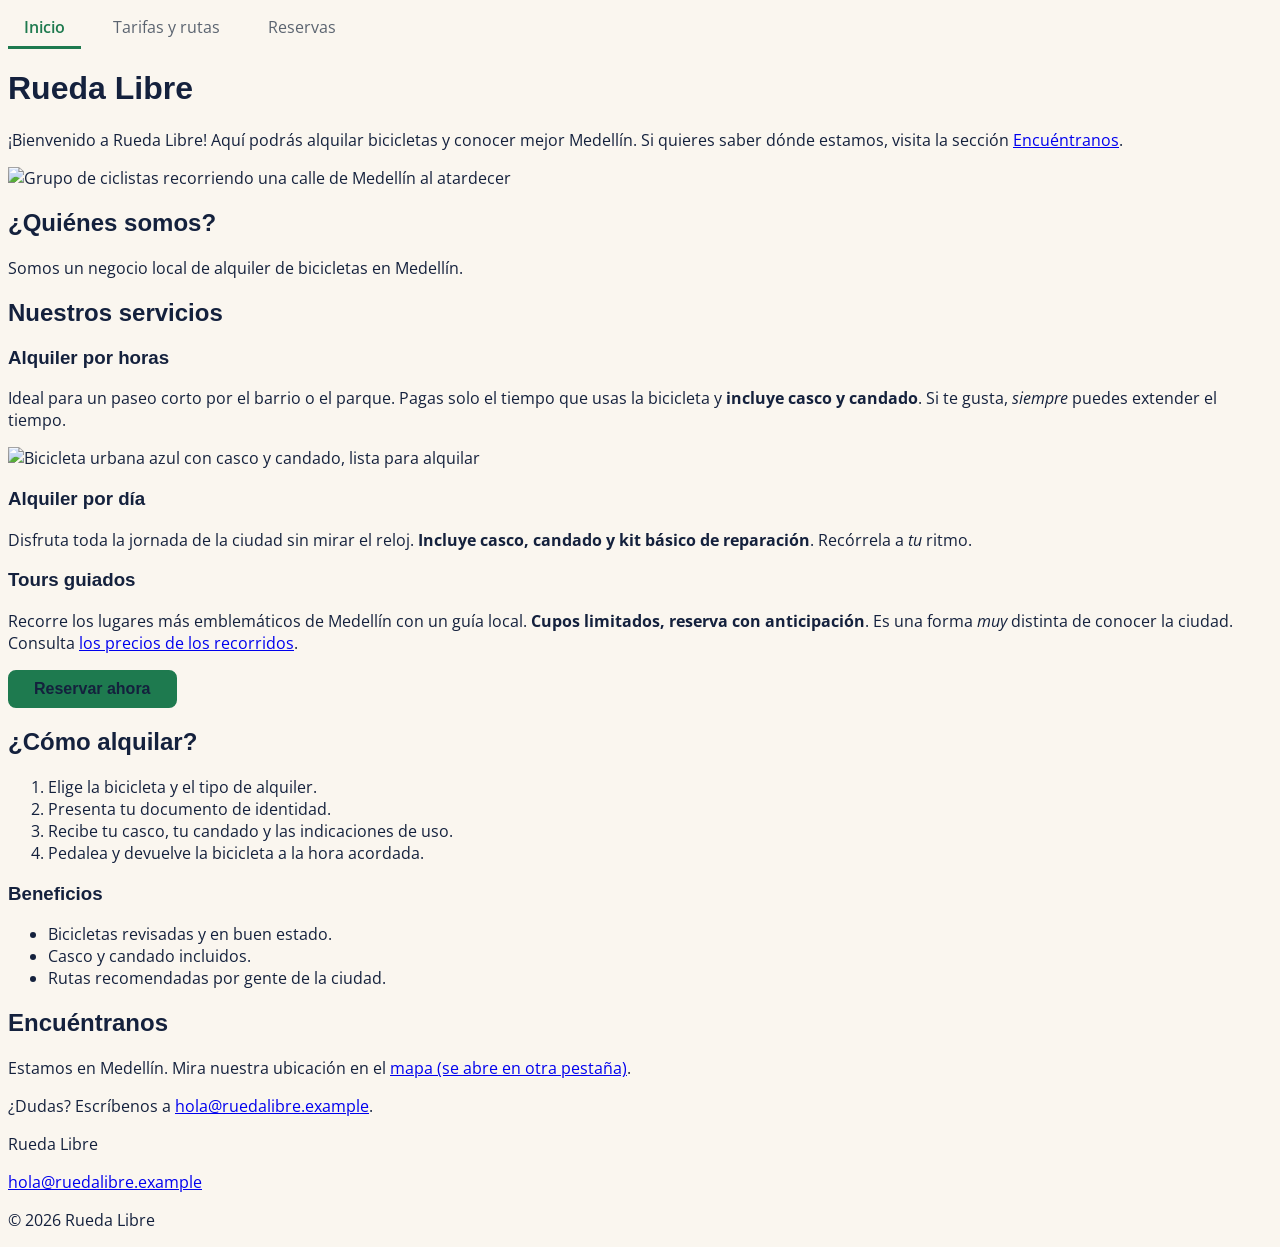
==== index.html @ 7c73dfee "hola" ====
<!DOCTYPE html>
<html lang="es">
<head>
<link rel="preconnect" href="https://fonts.googleapis.com">
<link rel="preconnect" href="https://fonts.gstatic.com" crossorigin>
<link href="https://fonts.googleapis.com/css2?family=Montserrat:wght@600;700&family=Open+Sans:ital,wght@0,400;0,600;1,400&display=swap" rel="stylesheet">
<link rel="stylesheet" href="styles.css">
  <meta charset="UTF-8">
  <meta name="viewport" content="width=device-width, initial-scale=1.0">
  <meta name="description" content="Rueda Libre ofrece alquiler de bicicletas en Medellín. Recorre la ciudad a tu ritmo con bicicletas cómodas y seguras.">
  <title>Rueda Libre | Alquiler de bicicletas en Medellín</title>
</head>
<body>
    <ul id="menu">
    <li><a href="index.html" class="activo" aria-current="page">Inicio</a></li>
    <li><a href="paginas/tarifas.html">Tarifas y rutas</a></li>
    <li><a href="paginas/reservas.html">Reservas</a></li>
  </ul>
</nav>
  <h1>Rueda Libre</h1>
  <p>¡Bienvenido a Rueda Libre! Aquí podrás alquilar bicicletas y conocer mejor Medellín. Si quieres saber dónde estamos, visita la sección <a href="#encuentranos">Encuéntranos</a>.</p>
  <img src="img/portada.jpg" alt="Grupo de ciclistas recorriendo una calle de Medellín al atardecer" width="600">
<nav aria-label="Menú principal">
  <section>
    <h2>¿Quiénes somos?</h2>
    <p>Somos un negocio local de alquiler de bicicletas en Medellín.</p>
  </section>

  <section>
    <h2>Nuestros servicios</h2>

    <article>
      <h3>Alquiler por horas</h3>
    <p>Ideal para un paseo corto por el barrio o el parque. Pagas solo el tiempo que usas la bicicleta y <strong>incluye casco y candado</strong>. Si te gusta, <em>siempre</em> puedes extender el tiempo.</p>
    <img src="img/bicicleta.jpg" alt="Bicicleta urbana azul con casco y candado, lista para alquilar" width="400">
    </article>
    <article>
      <h3>Alquiler por día</h3>
    <p>Disfruta toda la jornada de la ciudad sin mirar el reloj. <strong>Incluye casco, candado y kit básico de reparación</strong>. Recórrela a <em>tu</em> ritmo.</p>
  </article>
  <article>
        <h3>Tours guiados</h3>
    <p>Recorre los lugares más emblemáticos de Medellín con un guía local. <strong>Cupos limitados, reserva con anticipación</strong>. Es una forma <em>muy</em> distinta de conocer la ciudad. Consulta <a href="paginas/tarifas.html#tours">los precios de los recorridos</a>.</p>
  </article>
  </section>
<p><a href="paginas/reservas.html" class="boton-cta">Reservar ahora</a></p>
  <section>
    <h2>¿Cómo alquilar?</h2>
    <ol>
      <li>Elige la bicicleta y el tipo de alquiler.</li>
      <li>Presenta tu documento de identidad.</li>
      <li>Recibe tu casco, tu candado y las indicaciones de uso.</li>
      <li>Pedalea y devuelve la bicicleta a la hora acordada.</li>
    </ol>

    <h3>Beneficios</h3>
    <ul>
      <li>Bicicletas revisadas y en buen estado.</li>
      <li>Casco y candado incluidos.</li>
      <li>Rutas recomendadas por gente de la ciudad.</li>
    </ul>
  </section>

  <section id="encuentranos">
    <h2>Encuéntranos</h2>
    <p>Estamos en Medellín. Mira nuestra ubicación en el <a href="https://www.google.com/maps/search/?api=1&query=Medell%C3%ADn" target="_blank" rel="noopener noreferrer">mapa (se abre en otra pestaña)</a>.</p>
    <p>¿Dudas? Escríbenos a <a href="mailto:hola@ruedalibre.example">hola@ruedalibre.example</a>.</p>
  </section>

  <footer>
    <p>Rueda Libre</p>
    <p><a href="mailto:hola@ruedalibre.example">hola@ruedalibre.example</a></p>
    <p>&copy; 2026 Rueda Libre</p>
  </footer>
</body>
</html>
---- styles.css ----
:root {
  --verde-ruta: #1E7A4F;
  --naranja-pedal: #F39A2B;
  --azul-noche: #14213D;
  --crema: #FAF6EF;
  --gris-asfalto: #5B6470;
  --fuente-titulos:"Monserrat", Arial, sans-serif;
  --fuente-texto:"Open sans", Arial, sans-serif;
  --espacio-xs: 0.5rem;
  --espacio-s: 1rem;
  --espacio-m: 1.5rem;
  --espacio-l: 2.5rem;
  --espacio-xl: 4rem;
}
body {
  font-family: var(--fuente-texto);
  color: var(--azul-noche);
  background-color: var(--crema);
}

h1, h2, h3, h4, h5, h6 {
  font-family: var(--fuente-titulos);
}
#menu a {
    color: var(--gris-asfalto)
}

#menu a:hover {
    color: var(--azul-noche);
    text-decoration: underline;
}

#menu a:focus-visible {
    outline: 3px solid var(--azul-noche);
    outline-offset: 3px;
}

#menu a.activo {
  color: var(--verde-ruta);
  font-weight: 600;
  border-bottom: 3px solid var(--verde-ruta);
}
a:focus-visible {
  outline: 3px solid var(--azul-noche);
  outline-offset: 3px;
}

a:focus-visible,
button:focus-visible {
  outline: 3px solid var(--azul-noche);
  outline-offset: 3px;
}

#menu {
  list-style: none;
  display: flex;
  flex-wrap: wrap;
  gap: var(--espacio-s);
  margin: 0;
  padding: 0;
}

#menu a {
  display: inline-block;
  padding: var(--espacio-xs) var(--espacio-s);
  color: var(--gris-asfalto);
  text-decoration: none;
  border-bottom: 3px solid transparent;
}

#menu a:hover,
#menu a:focus {
  color: var(--azul-noche);
  border-bottom-color: var(--azul-noche);
  text-decoration: underline;
}

#menu a.activo {
  color: var(--verde-ruta);
  font-weight: 600;
  border-bottom-color: var(--verde-ruta);
}

.boton-cta {
  display: inline-block;
  padding: var(--espacio-xs) var(--espacio-m);
  background-color: var(--verde-ruta);
  color: var(--blanco);
  border: 2px solid var(--verde-ruta);
  border-radius: 0.5rem;
  font-family: var(--fuente-titulos);
  font-size: 1rem;
  font-weight: 700;
  text-decoration: none;
  cursor: pointer;
}

.boton-cta:hover,
.boton-cta:focus {
  background-color: var(--azul-noche);
  border-color: var(--azul-noche);
  color: var(--crema);
}

.boton-cta:active {
  background-color: var(--naranja-pedal);
  border-color: var(--azul-noche);
  color: var(--azul-noche);
}

input,
select,
textarea {
  font: inherit;
  color: var(--azul-noche);
  background-color: var(--blanco);
  border: 2px solid var(--gris-asfalto);
  border-radius: 0.25rem;
  padding: var(--espacio-xs);
}

input:focus,
select:focus,
textarea:focus {
  outline: 3px solid var(--azul-noche);
  outline-offset: 2px;
  border-color: var(--azul-noche);
}
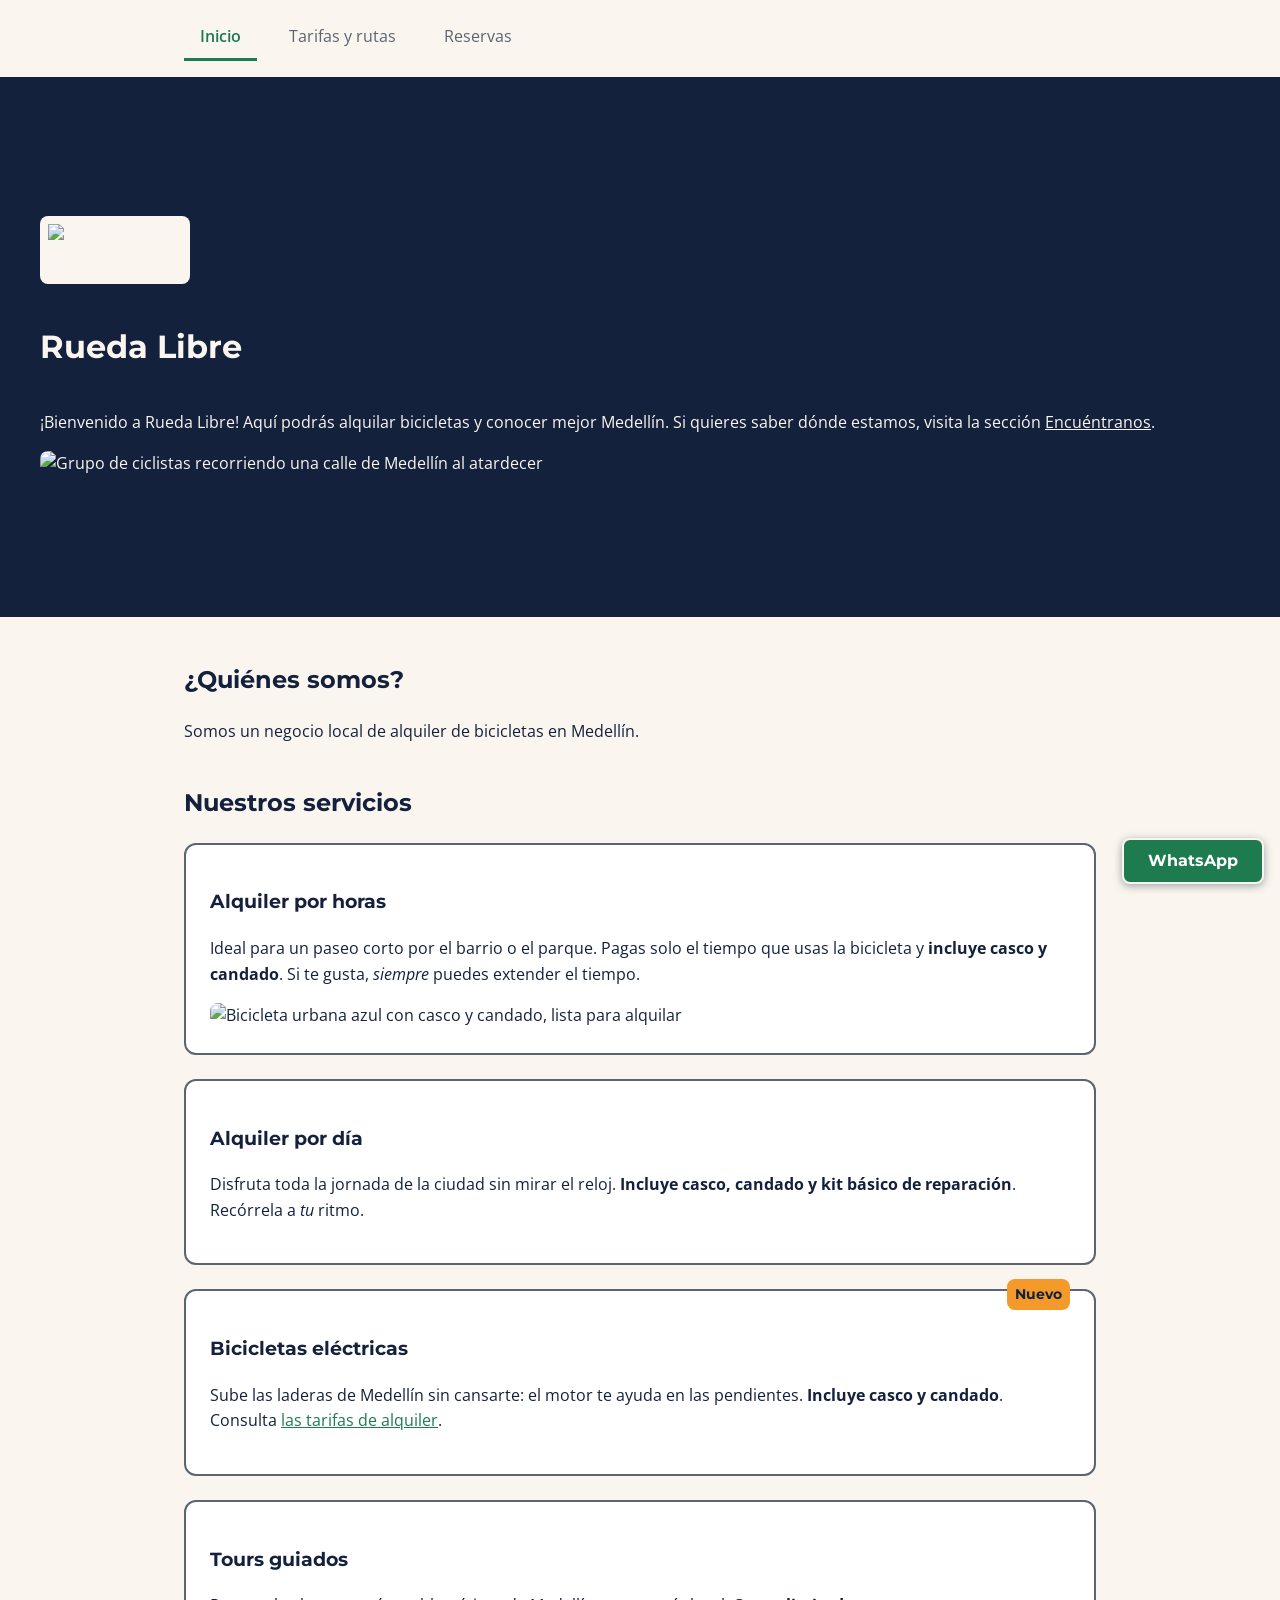
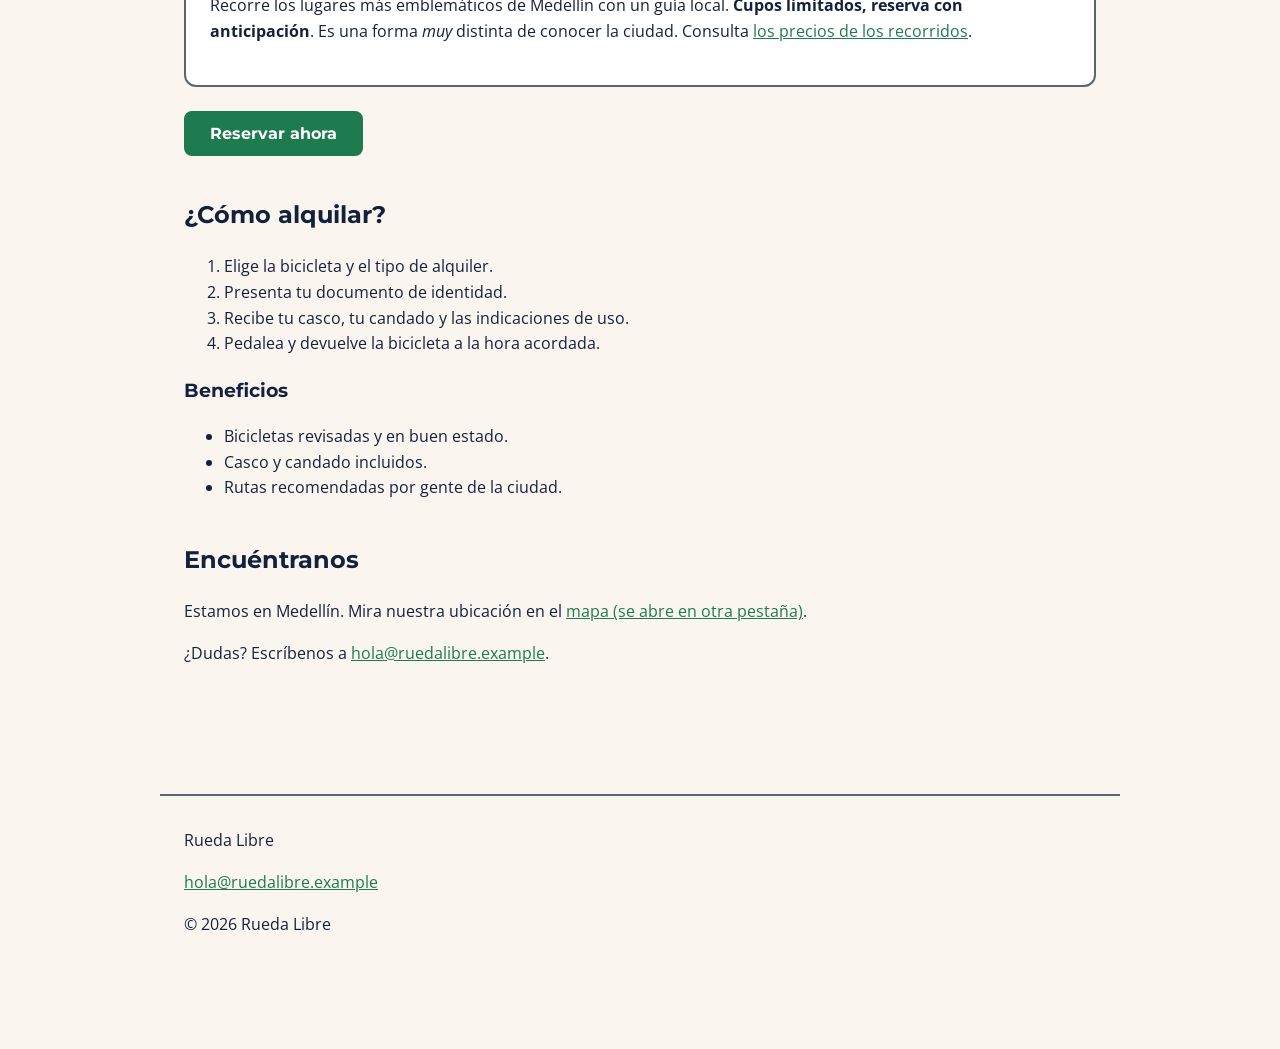
==== commit b5057a8b: "hola" ====
--- a/index.html
+++ b/index.html
@@ -1,76 +1,95 @@
 <!DOCTYPE html>
 <html lang="es">
 <head>
-<link rel="preconnect" href="https://fonts.googleapis.com">
-<link rel="preconnect" href="https://fonts.gstatic.com" crossorigin>
-<link href="https://fonts.googleapis.com/css2?family=Montserrat:wght@600;700&family=Open+Sans:ital,wght@0,400;0,600;1,400&display=swap" rel="stylesheet">
-<link rel="stylesheet" href="styles.css">
   <meta charset="UTF-8">
   <meta name="viewport" content="width=device-width, initial-scale=1.0">
   <meta name="description" content="Rueda Libre ofrece alquiler de bicicletas en Medellín. Recorre la ciudad a tu ritmo con bicicletas cómodas y seguras.">
   <title>Rueda Libre | Alquiler de bicicletas en Medellín</title>
+  <link rel="preconnect" href="https://fonts.googleapis.com">
+  <link rel="preconnect" href="https://fonts.gstatic.com" crossorigin>
+  <link href="https://fonts.googleapis.com/css2?family=Montserrat:wght@600;700&family=Open+Sans:ital,wght@0,400;0,600;1,400&display=swap" rel="stylesheet">
+  <link rel="stylesheet" href="styles.css">
 </head>
 <body>
+  <nav aria-label="Menú principal">
     <ul id="menu">
-    <li><a href="index.html" class="activo" aria-current="page">Inicio</a></li>
-    <li><a href="paginas/tarifas.html">Tarifas y rutas</a></li>
-    <li><a href="paginas/reservas.html">Reservas</a></li>
-  </ul>
-</nav>
-  <h1>Rueda Libre</h1>
-  <p>¡Bienvenido a Rueda Libre! Aquí podrás alquilar bicicletas y conocer mejor Medellín. Si quieres saber dónde estamos, visita la sección <a href="#encuentranos">Encuéntranos</a>.</p>
-  <img src="img/portada.jpg" alt="Grupo de ciclistas recorriendo una calle de Medellín al atardecer" width="600">
-<nav aria-label="Menú principal">
-  <section>
-    <h2>¿Quiénes somos?</h2>
-    <p>Somos un negocio local de alquiler de bicicletas en Medellín.</p>
-  </section>
+      <li><a href="index.html" class="activo" aria-current="page">Inicio</a></li>
+      <li><a href="paginas/tarifas.html">Tarifas y rutas</a></li>
+      <li><a href="paginas/reservas.html">Reservas</a></li>
+    </ul>
+  </nav>
 
-  <section>
-    <h2>Nuestros servicios</h2>
+  <header class="portada">
+    <img class="logo" src="img/logo.png" alt="Logo de Rueda Libre" width="150">
+    <h1>Rueda Libre</h1>
+    <p>¡Bienvenido a Rueda Libre! Aquí podrás alquilar bicicletas y conocer mejor Medellín. Si quieres saber dónde estamos, visita la sección <a href="#encuentranos">Encuéntranos</a>.</p>
+    <img src="img/portada.jpg" alt="Grupo de ciclistas recorriendo una calle de Medellín al atardecer" width="600">
+  </header>
 
-    <article>
-      <h3>Alquiler por horas</h3>
-    <p>Ideal para un paseo corto por el barrio o el parque. Pagas solo el tiempo que usas la bicicleta y <strong>incluye casco y candado</strong>. Si te gusta, <em>siempre</em> puedes extender el tiempo.</p>
-    <img src="img/bicicleta.jpg" alt="Bicicleta urbana azul con casco y candado, lista para alquilar" width="400">
-    </article>
-    <article>
-      <h3>Alquiler por día</h3>
-    <p>Disfruta toda la jornada de la ciudad sin mirar el reloj. <strong>Incluye casco, candado y kit básico de reparación</strong>. Recórrela a <em>tu</em> ritmo.</p>
-  </article>
-  <article>
+  <main>
+    <section>
+      <h2>¿Quiénes somos?</h2>
+      <p>Somos un negocio local de alquiler de bicicletas en Medellín.</p>
+    </section>
+
+    <section>
+      <h2>Nuestros servicios</h2>
+
+      <article class="tarjeta">
+        <h3>Alquiler por horas</h3>
+        <p>Ideal para un paseo corto por el barrio o el parque. Pagas solo el tiempo que usas la bicicleta y <strong>incluye casco y candado</strong>. Si te gusta, <em>siempre</em> puedes extender el tiempo.</p>
+        <img src="img/bicicleta.jpg" alt="Bicicleta urbana azul con casco y candado, lista para alquilar" width="400">
+      </article>
+
+      <article class="tarjeta">
+        <h3>Alquiler por día</h3>
+        <p>Disfruta toda la jornada de la ciudad sin mirar el reloj. <strong>Incluye casco, candado y kit básico de reparación</strong>. Recórrela a <em>tu</em> ritmo.</p>
+      </article>
+
+      <article class="tarjeta">
+        <h3>Bicicletas eléctricas</h3>
+        <span class="etiqueta-nuevo">Nuevo</span>
+        <p>Sube las laderas de Medellín sin cansarte: el motor te ayuda en las pendientes. <strong>Incluye casco y candado</strong>. Consulta <a href="paginas/tarifas.html">las tarifas de alquiler</a>.</p>
+      </article>
+
+      <article class="tarjeta">
         <h3>Tours guiados</h3>
-    <p>Recorre los lugares más emblemáticos de Medellín con un guía local. <strong>Cupos limitados, reserva con anticipación</strong>. Es una forma <em>muy</em> distinta de conocer la ciudad. Consulta <a href="paginas/tarifas.html#tours">los precios de los recorridos</a>.</p>
-  </article>
-  </section>
-<p><a href="paginas/reservas.html" class="boton-cta">Reservar ahora</a></p>
-  <section>
-    <h2>¿Cómo alquilar?</h2>
-    <ol>
-      <li>Elige la bicicleta y el tipo de alquiler.</li>
-      <li>Presenta tu documento de identidad.</li>
-      <li>Recibe tu casco, tu candado y las indicaciones de uso.</li>
-      <li>Pedalea y devuelve la bicicleta a la hora acordada.</li>
-    </ol>
+        <p>Recorre los lugares más emblemáticos de Medellín con un guía local. <strong>Cupos limitados, reserva con anticipación</strong>. Es una forma <em>muy</em> distinta de conocer la ciudad. Consulta <a href="paginas/tarifas.html#tours">los precios de los recorridos</a>.</p>
+      </article>
 
-    <h3>Beneficios</h3>
-    <ul>
-      <li>Bicicletas revisadas y en buen estado.</li>
-      <li>Casco y candado incluidos.</li>
-      <li>Rutas recomendadas por gente de la ciudad.</li>
-    </ul>
-  </section>
+      <p><a href="paginas/reservas.html" class="boton-cta">Reservar ahora</a></p>
+    </section>
 
-  <section id="encuentranos">
-    <h2>Encuéntranos</h2>
-    <p>Estamos en Medellín. Mira nuestra ubicación en el <a href="https://www.google.com/maps/search/?api=1&query=Medell%C3%ADn" target="_blank" rel="noopener noreferrer">mapa (se abre en otra pestaña)</a>.</p>
-    <p>¿Dudas? Escríbenos a <a href="mailto:hola@ruedalibre.example">hola@ruedalibre.example</a>.</p>
-  </section>
+    <section>
+      <h2>¿Cómo alquilar?</h2>
+      <ol>
+        <li>Elige la bicicleta y el tipo de alquiler.</li>
+        <li>Presenta tu documento de identidad.</li>
+        <li>Recibe tu casco, tu candado y las indicaciones de uso.</li>
+        <li>Pedalea y devuelve la bicicleta a la hora acordada.</li>
+      </ol>
+
+      <h3>Beneficios</h3>
+      <ul>
+        <li>Bicicletas revisadas y en buen estado.</li>
+        <li>Casco y candado incluidos.</li>
+        <li>Rutas recomendadas por gente de la ciudad.</li>
+      </ul>
+    </section>
+
+    <section id="encuentranos">
+      <h2>Encuéntranos</h2>
+      <p>Estamos en Medellín. Mira nuestra ubicación en el <a href="https://www.google.com/maps/search/?api=1&query=Medell%C3%ADn" target="_blank" rel="noopener noreferrer">mapa (se abre en otra pestaña)</a>.</p>
+      <p>¿Dudas? Escríbenos a <a href="mailto:hola@ruedalibre.example">hola@ruedalibre.example</a>.</p>
+    </section>
+  </main>
 
   <footer>
     <p>Rueda Libre</p>
     <p><a href="mailto:hola@ruedalibre.example">hola@ruedalibre.example</a></p>
     <p>&copy; 2026 Rueda Libre</p>
   </footer>
+
+  <a class="whatsapp" href="https://wa.me/573000000000" target="_blank" rel="noopener noreferrer">WhatsApp</a>
 </body>
 </html>
--- a/styles.css
+++ b/styles.css
@@ -4,51 +4,77 @@
   --azul-noche: #14213D;
   --crema: #FAF6EF;
   --gris-asfalto: #5B6470;
-  --fuente-titulos:"Monserrat", Arial, sans-serif;
-  --fuente-texto:"Open sans", Arial, sans-serif;
+  --blanco: #FFFFFF;
+
+  --fuente-titulos: "Montserrat", Arial, sans-serif;
+  --fuente-texto: "Open Sans", Arial, sans-serif;
+
   --espacio-xs: 0.5rem;
   --espacio-s: 1rem;
   --espacio-m: 1.5rem;
   --espacio-l: 2.5rem;
   --espacio-xl: 4rem;
 }
+
+*, *::before, *::after {
+  box-sizing: border-box;
+}
+
 body {
+  margin: 0;
+  padding-bottom: 5rem;
   font-family: var(--fuente-texto);
   color: var(--azul-noche);
   background-color: var(--crema);
+  line-height: 1.6;
 }
 
 h1, h2, h3, h4, h5, h6 {
   font-family: var(--fuente-titulos);
 }
-#menu a {
-    color: var(--gris-asfalto)
-}
-
-#menu a:hover {
-    color: var(--azul-noche);
-    text-decoration: underline;
-}
-
-#menu a:focus-visible {
-    outline: 3px solid var(--azul-noche);
-    outline-offset: 3px;
-}
-
-#menu a.activo {
+
+a {
   color: var(--verde-ruta);
-  font-weight: 600;
-  border-bottom: 3px solid var(--verde-ruta);
-}
-a:focus-visible {
-  outline: 3px solid var(--azul-noche);
-  outline-offset: 3px;
+}
+
+img {
+  max-width: 100%;
+  height: auto;
 }
 
 a:focus-visible,
 button:focus-visible {
   outline: 3px solid var(--azul-noche);
   outline-offset: 3px;
+}
+
+body > nav,
+body > header:not(.portada),
+body > footer {
+  max-width: 60rem;
+  margin: 0 auto;
+  padding: var(--espacio-s) var(--espacio-m);
+}
+
+body > footer {
+  margin-top: var(--espacio-xl);
+  border-top: 2px solid var(--gris-asfalto);
+}
+
+main {
+  max-width: 60rem;
+  margin: 0 auto;
+  padding: var(--espacio-m);
+}
+
+main section {
+  margin-bottom: var(--espacio-l);
+}
+
+aside {
+  padding-left: var(--espacio-m);
+  border-left: 4px solid var(--verde-ruta);
+  margin-bottom: var(--espacio-l);
 }
 
 #menu {
@@ -81,6 +107,73 @@
   border-bottom-color: var(--verde-ruta);
 }
 
+.logo {
+  display: block;
+  margin-bottom: var(--espacio-s);
+}
+
+.portada {
+  min-height: 60vh;
+  display: flex;
+  flex-direction: column;
+  justify-content: center;
+  padding: var(--espacio-l);
+  background-color: var(--azul-noche);
+  color: var(--crema);
+}
+
+.portada h1 {
+  color: var(--crema);
+}
+
+.portada a {
+  color: var(--crema);
+  text-decoration: underline;
+}
+
+.portada a:focus-visible {
+  outline-color: var(--crema);
+}
+
+.portada img {
+  border-radius: 0.5rem;
+}
+
+.portada .logo {
+  align-self: flex-start;
+  padding: var(--espacio-xs);
+  background-color: var(--crema);
+}
+
+.tarjeta {
+  position: relative;
+  padding: var(--espacio-m);
+  margin-bottom: var(--espacio-m);
+  background-color: var(--blanco);
+  border: 2px solid var(--gris-asfalto);
+  border-radius: 0.75rem;
+}
+
+.tarjeta img {
+  display: block;
+  width: 100%;
+  height: auto;
+  border-radius: 0.5rem;
+}
+
+.etiqueta-nuevo {
+  position: absolute;
+  top: -0.75rem;
+  right: var(--espacio-m);
+  padding: 0.25rem var(--espacio-xs);
+  background-color: var(--naranja-pedal);
+  color: var(--azul-noche);
+  border-radius: 0.5rem;
+  font-family: var(--fuente-titulos);
+  font-size: 0.875rem;
+  font-weight: 700;
+}
+
 .boton-cta {
   display: inline-block;
   padding: var(--espacio-xs) var(--espacio-m);
@@ -108,15 +201,72 @@
   color: var(--azul-noche);
 }
 
-input,
+table {
+  width: 100%;
+  border-collapse: collapse;
+  margin-bottom: var(--espacio-l);
+}
+
+caption {
+  padding: var(--espacio-xs) 0;
+  font-family: var(--fuente-titulos);
+  font-weight: 700;
+  text-align: left;
+}
+
+th, td {
+  padding: var(--espacio-xs) var(--espacio-s);
+  border: 1px solid var(--gris-asfalto);
+  text-align: left;
+}
+
+thead th {
+  background-color: var(--azul-noche);
+  color: var(--crema);
+}
+
+fieldset {
+  margin: 0 0 var(--espacio-m);
+  padding: var(--espacio-m);
+  border: 2px solid var(--gris-asfalto);
+  border-radius: 0.5rem;
+}
+
+legend {
+  padding: 0 var(--espacio-xs);
+  font-family: var(--fuente-titulos);
+  font-weight: 700;
+}
+
+form p {
+  margin: 0 0 var(--espacio-m);
+}
+
+label {
+  display: block;
+  margin-bottom: var(--espacio-xs);
+  font-weight: 600;
+}
+
+input[type="checkbox"] + label {
+  display: inline;
+  font-weight: 400;
+}
+
+input:not([type="checkbox"]),
 select,
 textarea {
+  width: 100%;
   font: inherit;
   color: var(--azul-noche);
   background-color: var(--blanco);
   border: 2px solid var(--gris-asfalto);
   border-radius: 0.25rem;
   padding: var(--espacio-xs);
+}
+
+textarea {
+  resize: vertical;
 }
 
 input:focus,
@@ -125,4 +275,34 @@
   outline: 3px solid var(--azul-noche);
   outline-offset: 2px;
   border-color: var(--azul-noche);
+}
+
+form .boton-cta {
+  padding: var(--espacio-s) var(--espacio-l);
+}
+
+.whatsapp {
+  position: fixed;
+  right: var(--espacio-s);
+  bottom: var(--espacio-s);
+  z-index: 10;
+  padding: var(--espacio-xs) var(--espacio-m);
+  background-color: var(--verde-ruta);
+  color: var(--blanco);
+  border: 2px solid var(--crema);
+  border-radius: 0.5rem;
+  font-family: var(--fuente-titulos);
+  font-weight: 700;
+  text-decoration: none;
+  box-shadow: 0 2px 8px rgba(20, 33, 61, 0.4);
+}
+
+.whatsapp:hover,
+.whatsapp:focus {
+  background-color: var(--azul-noche);
+  color: var(--crema);
+}
+
+.whatsapp:focus-visible {
+  box-shadow: 0 0 0 3px var(--crema);
 }
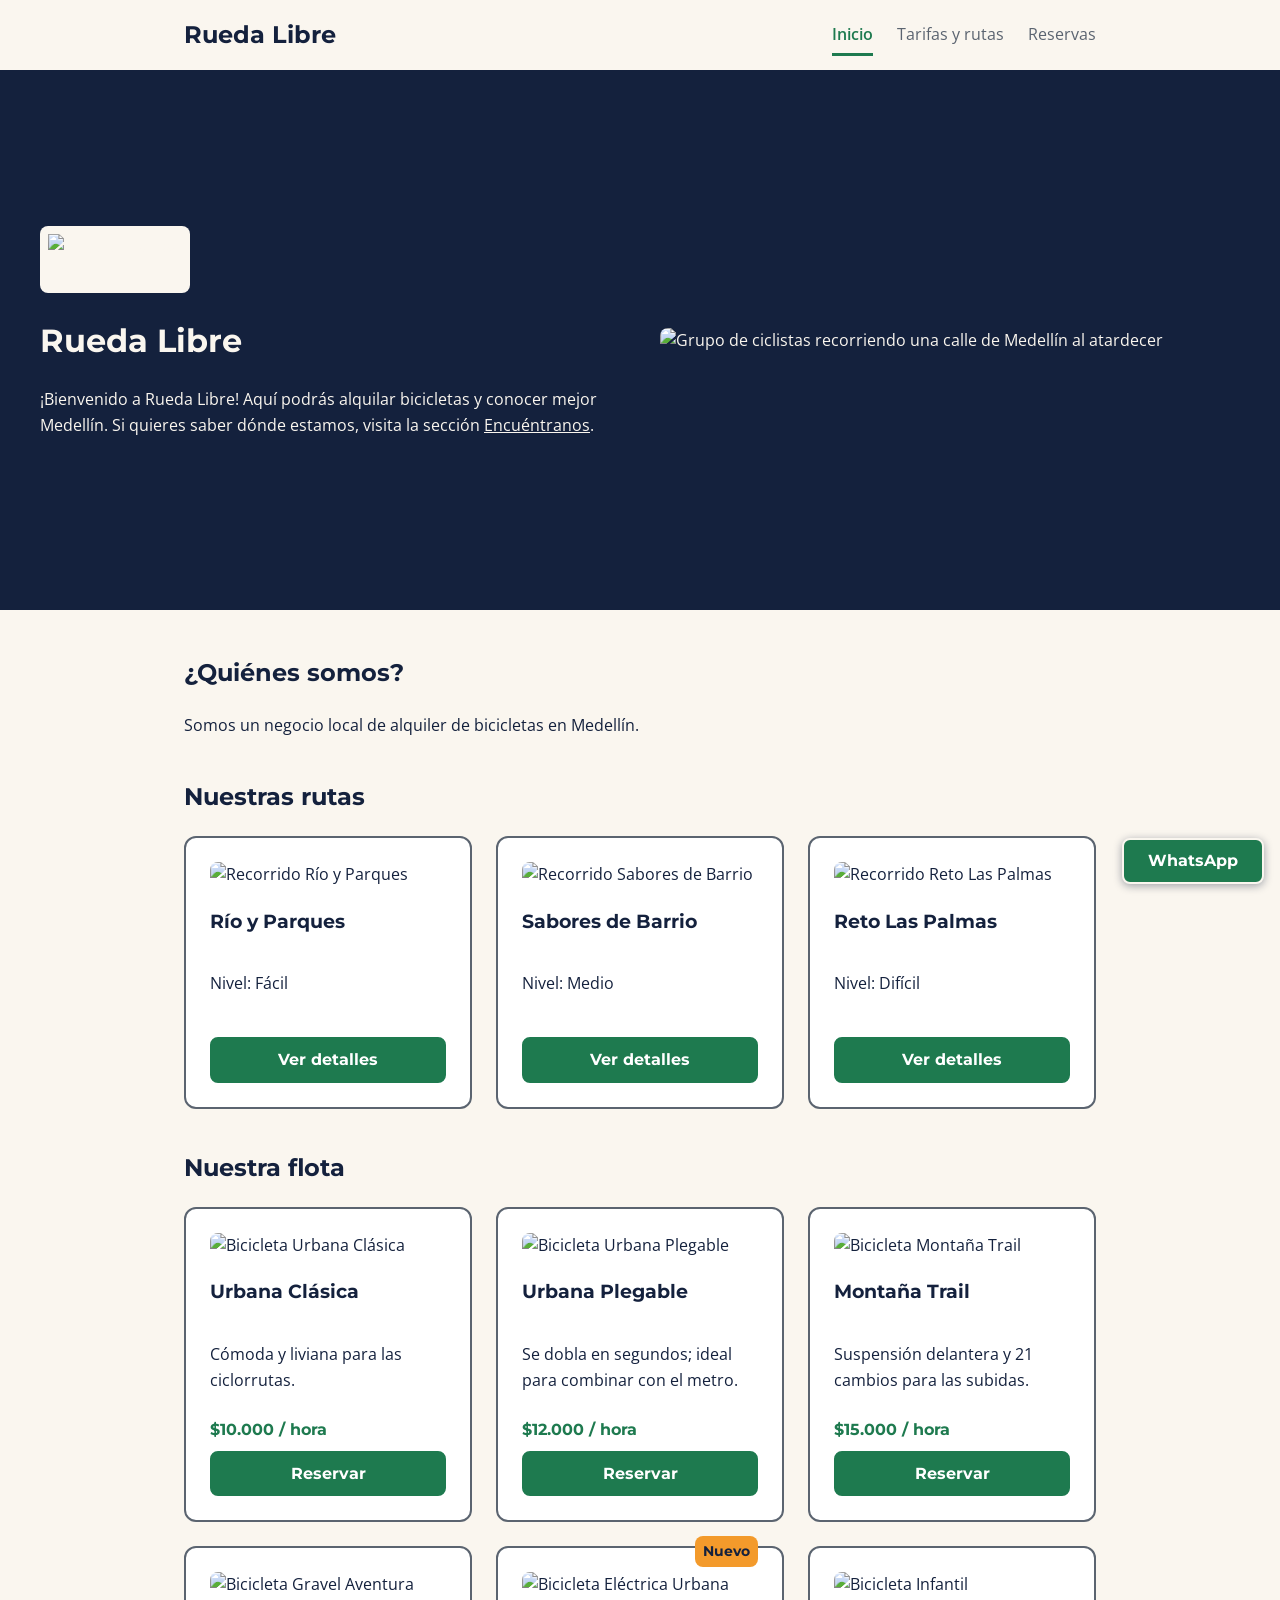
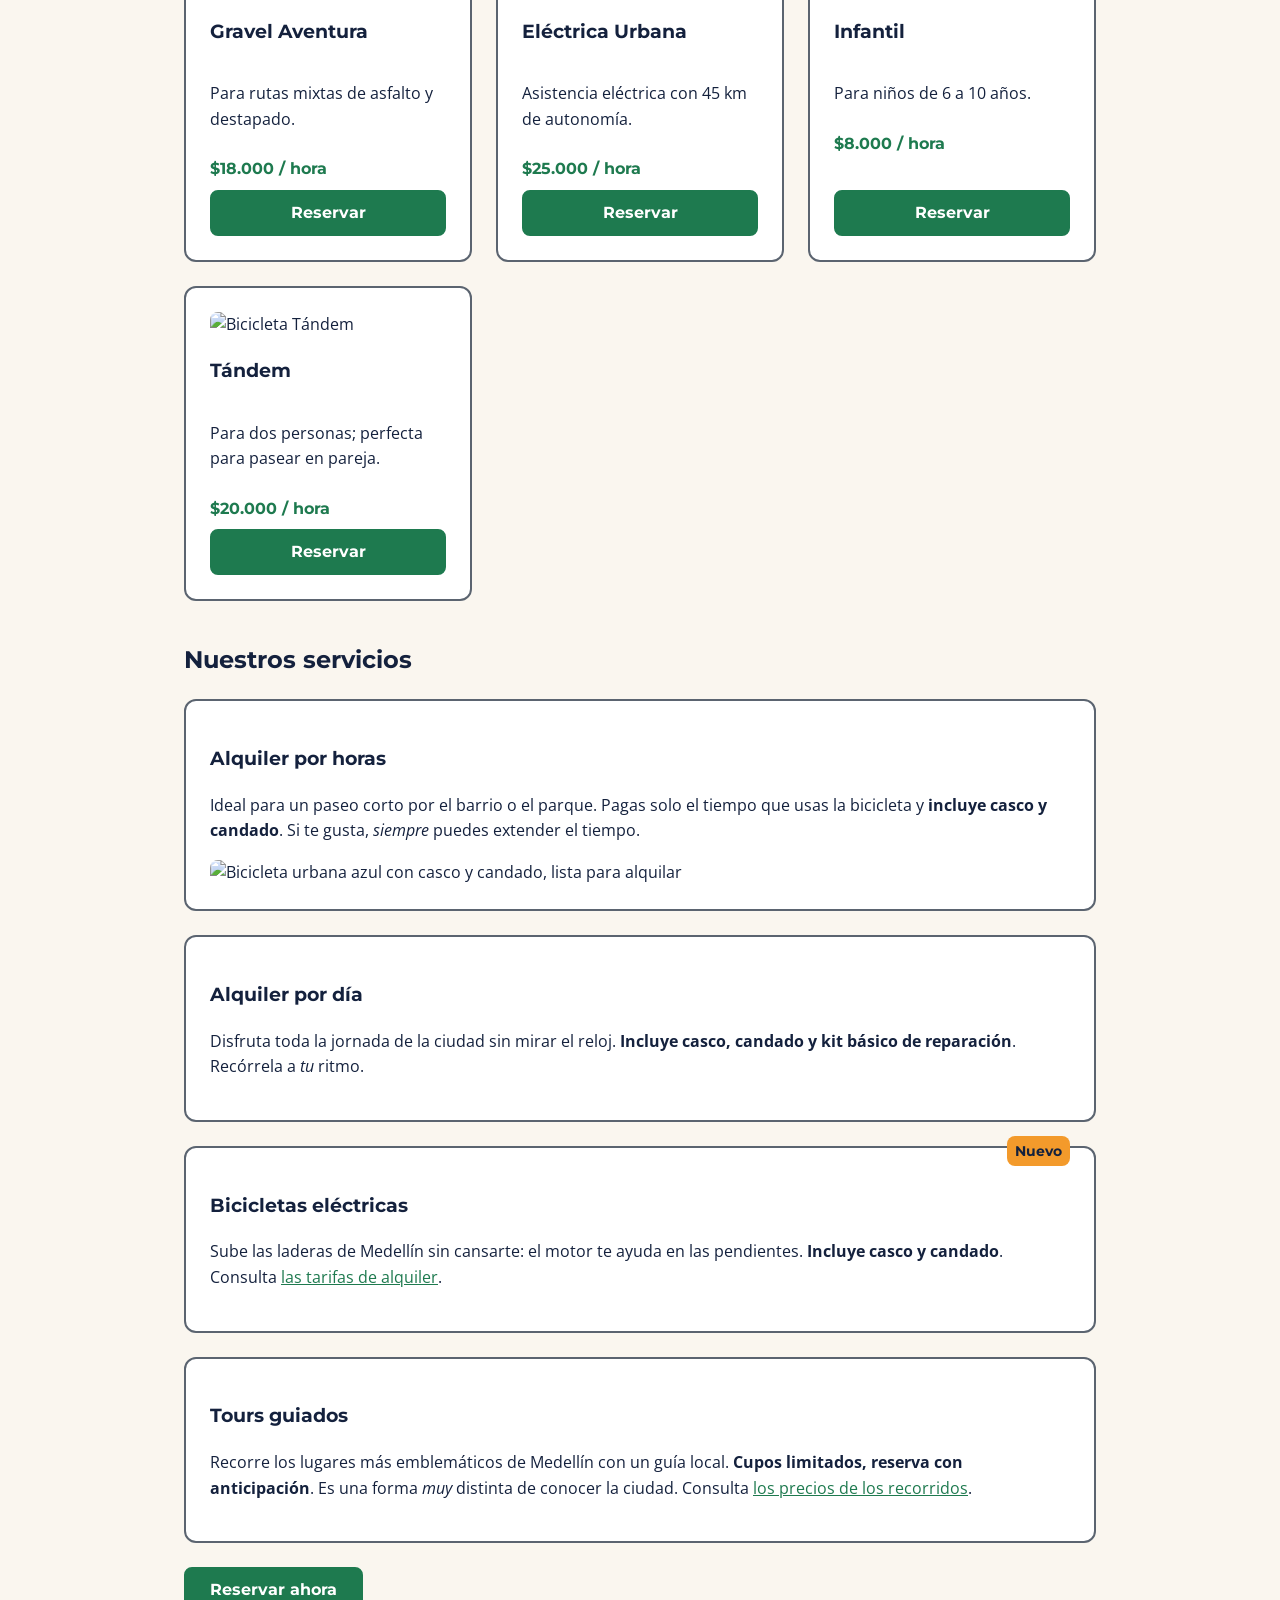
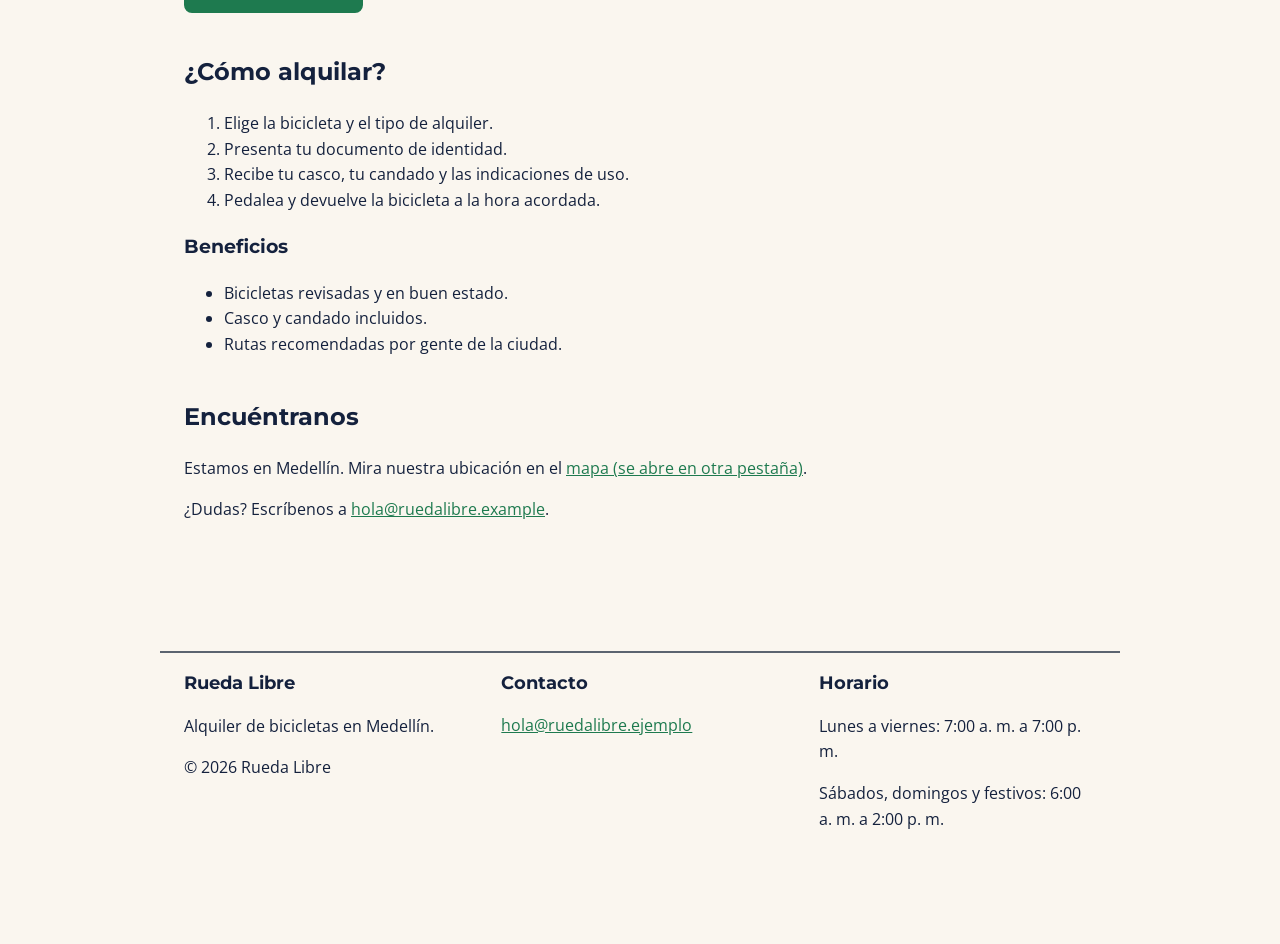
==== commit c2fb560f: "hola" ====
--- a/index.html
+++ b/index.html
@@ -3,35 +3,129 @@
 <head>
   <meta charset="UTF-8">
   <meta name="viewport" content="width=device-width, initial-scale=1.0">
-  <meta name="description" content="Rueda Libre ofrece alquiler de bicicletas en Medellín. Recorre la ciudad a tu ritmo con bicicletas cómodas y seguras.">
-  <title>Rueda Libre | Alquiler de bicicletas en Medellín</title>
+  <meta name="description" content="Rueda Libre ofrece alquiler de bicicletas en Medellin. Recorre la ciudad a tu ritmo con bicicletas comodas y seguras.">
+  <title>Rueda Libre | Alquiler de bicicletas en Medellin</title>
   <link rel="preconnect" href="https://fonts.googleapis.com">
   <link rel="preconnect" href="https://fonts.gstatic.com" crossorigin>
   <link href="https://fonts.googleapis.com/css2?family=Montserrat:wght@600;700&family=Open+Sans:ital,wght@0,400;0,600;1,400&display=swap" rel="stylesheet">
   <link rel="stylesheet" href="styles.css">
 </head>
 <body>
-  <nav aria-label="Menú principal">
+ <header class="encabezado">
+  <a class="marca" href="index.html">Rueda Libre</a>
+  <nav aria-label="Menu principal">
     <ul id="menu">
       <li><a href="index.html" class="activo" aria-current="page">Inicio</a></li>
       <li><a href="paginas/tarifas.html">Tarifas y rutas</a></li>
       <li><a href="paginas/reservas.html">Reservas</a></li>
     </ul>
   </nav>
-
-  <header class="portada">
+</header>
+
+<header class="portada">
+  <div class="portada-texto">
     <img class="logo" src="img/logo.png" alt="Logo de Rueda Libre" width="150">
     <h1>Rueda Libre</h1>
     <p>¡Bienvenido a Rueda Libre! Aquí podrás alquilar bicicletas y conocer mejor Medellín. Si quieres saber dónde estamos, visita la sección <a href="#encuentranos">Encuéntranos</a>.</p>
+  </div>
+  <div class="portada-imagen">
     <img src="img/portada.jpg" alt="Grupo de ciclistas recorriendo una calle de Medellín al atardecer" width="600">
-  </header>
+  </div>
+</header>
 
   <main>
     <section>
       <h2>¿Quiénes somos?</h2>
       <p>Somos un negocio local de alquiler de bicicletas en Medellín.</p>
     </section>
-
+    <section>
+      <section>
+    <h2>Nuestras rutas</h2>
+    <div class="cuadricula-rutas">
+      <article class="tarjeta">
+        <img src="img/rio-parques.jpg" alt="Recorrido Río y Parques" width="400">
+        <h3>Río y Parques</h3>
+        <p>Nivel: Fácil</p>
+        <a href="paginas/tarifas.html#tours" class="boton-cta">Ver detalles</a>
+      </article>
+
+      <article class="tarjeta">
+        <img src="img/sabores-barrio.jpg" alt="Recorrido Sabores de Barrio" width="400">
+        <h3>Sabores de Barrio</h3>
+        <p>Nivel: Medio</p>
+        <a href="paginas/tarifas.html#tours" class="boton-cta">Ver detalles</a>
+      </article>
+
+      <article class="tarjeta">
+        <img src="img/reto-palmas.jpg" alt="Recorrido Reto Las Palmas" width="400">
+        <h3>Reto Las Palmas</h3>
+        <p>Nivel: Difícil</p>
+        <a href="paginas/tarifas.html#tours" class="boton-cta">Ver detalles</a>
+      </article>
+    </div>
+  </section>
+  <h2>Nuestra flota</h2>
+  <div class="cuadricula-flota">
+    
+    <article class="tarjeta">
+      <img src="img/urbana-clasica.jpg" alt="Bicicleta Urbana Clásica" width="400">
+      <h3>Urbana Clásica</h3>
+      <p>Cómoda y liviana para las ciclorrutas.</p>
+      <p class="precio">$10.000 / hora</p>
+      <a href="paginas/reservas.html" class="boton-cta">Reservar</a>
+    </article>
+
+    <article class="tarjeta">
+      <img src="img/urbana-plegable.jpg" alt="Bicicleta Urbana Plegable" width="400">
+      <h3>Urbana Plegable</h3>
+      <p>Se dobla en segundos; ideal para combinar con el metro.</p>
+      <p class="precio">$12.000 / hora</p>
+      <a href="paginas/reservas.html" class="boton-cta">Reservar</a>
+    </article>
+
+    <article class="tarjeta">
+      <img src="img/montana-trail.jpg" alt="Bicicleta Montaña Trail" width="400">
+      <h3>Montaña Trail</h3>
+      <p>Suspensión delantera y 21 cambios para las subidas.</p>
+      <p class="precio">$15.000 / hora</p>
+      <a href="paginas/reservas.html" class="boton-cta">Reservar</a>
+    </article>
+
+    <article class="tarjeta">
+      <img src="img/gravel-aventura.jpg" alt="Bicicleta Gravel Aventura" width="400">
+      <h3>Gravel Aventura</h3>
+      <p>Para rutas mixtas de asfalto y destapado.</p>
+      <p class="precio">$18.000 / hora</p>
+      <a href="paginas/reservas.html" class="boton-cta">Reservar</a>
+    </article>
+
+    <article class="tarjeta">
+      <img src="img/electrica-urbana.jpg" alt="Bicicleta Eléctrica Urbana" width="400">
+      <span class="etiqueta-nuevo">Nuevo</span>
+      <h3>Eléctrica Urbana</h3>
+      <p>Asistencia eléctrica con 45 km de autonomía.</p>
+      <p class="precio">$25.000 / hora</p>
+      <a href="paginas/reservas.html" class="boton-cta">Reservar</a>
+    </article>
+
+    <article class="tarjeta">
+      <img src="img/infantil.jpg" alt="Bicicleta Infantil" width="400">
+      <h3>Infantil</h3>
+      <p>Para niños de 6 a 10 años.</p>
+      <p class="precio">$8.000 / hora</p>
+      <a href="paginas/reservas.html" class="boton-cta">Reservar</a>
+    </article>
+
+    <article class="tarjeta">
+      <img src="img/tandem.jpg" alt="Bicicleta Tándem" width="400">
+      <h3>Tándem</h3>
+      <p>Para dos personas; perfecta para pasear en pareja.</p>
+      <p class="precio">$20.000 / hora</p>
+      <a href="paginas/reservas.html" class="boton-cta">Reservar</a>
+    </article>
+
+  </div>
+</section>
     <section>
       <h2>Nuestros servicios</h2>
 
@@ -84,11 +178,26 @@
     </section>
   </main>
 
-  <footer>
-    <p>Rueda Libre</p>
-    <p><a href="mailto:hola@ruedalibre.example">hola@ruedalibre.example</a></p>
+<footer>
+  <section>
+    <h2>Rueda Libre</h2>
+    <p>Alquiler de bicicletas en Medellín.</p>
     <p>&copy; 2026 Rueda Libre</p>
-  </footer>
+  </section>
+
+  <section>
+    <h2>Contacto</h2>
+    <address>
+      <a href="mailto:hola@ruedalibre.ejemplo">hola@ruedalibre.ejemplo</a>
+    </address>
+  </section>
+
+  <section>
+    <h2>Horario</h2>
+    <p>Lunes a viernes: 7:00 a. m. a 7:00 p. m.</p>
+    <p>Sábados, domingos y festivos: 6:00 a. m. a 2:00 p. m.</p>
+  </section>
+</footer>
 
   <a class="whatsapp" href="https://wa.me/573000000000" target="_blank" rel="noopener noreferrer">WhatsApp</a>
 </body>
--- a/styles.css
+++ b/styles.css
@@ -42,25 +42,23 @@
   height: auto;
 }
 
+address {
+  font-style: normal;
+}
+
 a:focus-visible,
 button:focus-visible {
   outline: 3px solid var(--azul-noche);
   outline-offset: 3px;
 }
 
-body > nav,
-body > header:not(.portada),
+.encabezado,
 body > footer {
   max-width: 60rem;
   margin: 0 auto;
   padding: var(--espacio-s) var(--espacio-m);
 }
 
-body > footer {
-  margin-top: var(--espacio-xl);
-  border-top: 2px solid var(--gris-asfalto);
-}
-
 main {
   max-width: 60rem;
   margin: 0 auto;
@@ -77,18 +75,33 @@
   margin-bottom: var(--espacio-l);
 }
 
+.encabezado {
+  display: flex;
+  justify-content: space-between;
+  align-items: center;
+  flex-wrap: wrap;
+  gap: var(--espacio-s);
+}
+
+.marca {
+  font-family: var(--fuente-titulos);
+  font-size: 1.5rem;
+  font-weight: 700;
+  color: var(--azul-noche);
+  text-decoration: none;
+}
+
 #menu {
   list-style: none;
   display: flex;
   flex-wrap: wrap;
-  gap: var(--espacio-s);
+  gap: var(--espacio-m);
   margin: 0;
   padding: 0;
 }
 
 #menu a {
-  display: inline-block;
-  padding: var(--espacio-xs) var(--espacio-s);
+  padding: var(--espacio-xs) 0;
   color: var(--gris-asfalto);
   text-decoration: none;
   border-bottom: 3px solid transparent;
@@ -110,16 +123,6 @@
 .logo {
   display: block;
   margin-bottom: var(--espacio-s);
-}
-
-.portada {
-  min-height: 60vh;
-  display: flex;
-  flex-direction: column;
-  justify-content: center;
-  padding: var(--espacio-l);
-  background-color: var(--azul-noche);
-  color: var(--crema);
 }
 
 .portada h1 {
@@ -279,6 +282,24 @@
 
 form .boton-cta {
   padding: var(--espacio-s) var(--espacio-l);
+}
+
+body > footer {
+  display: flex;
+  flex-wrap: wrap;
+  align-items: flex-start;
+  gap: var(--espacio-l);
+  margin-top: var(--espacio-xl);
+  border-top: 2px solid var(--gris-asfalto);
+}
+
+body > footer section {
+  flex: 1 1 14rem;
+}
+
+body > footer h2 {
+  margin-top: 0;
+  font-size: 1.125rem;
 }
 
 .whatsapp {
@@ -305,4 +326,84 @@
 
 .whatsapp:focus-visible {
   box-shadow: 0 0 0 3px var(--crema);
+}
+
+/* ========================================== */
+/* ESTILOS NUEVOS Y DE ESCRITORIO (Grid / Flex) */
+/* ========================================== */
+
+/* Cuadrícula de la Flota */
+.cuadricula-flota {
+  display: grid;
+  grid-template-columns: repeat(auto-fit, minmax(250px, 1fr));
+  gap: var(--espacio-m);
+}
+
+.cuadricula-flota .tarjeta {
+  display: flex;
+  flex-direction: column;
+  height: 100%;
+  margin-bottom: 0;
+}
+
+.cuadricula-flota .tarjeta .precio {
+  font-family: var(--fuente-titulos);
+  font-weight: 700;
+  color: var(--verde-ruta);
+  margin: var(--espacio-xs) 0;
+}
+
+.cuadricula-flota .tarjeta .boton-cta {
+  margin-top: auto;
+  text-align: center;
+}
+
+/* 1. Portada en dos columnas con Grid (unidades fr) y centrado vertical */
+.portada {
+  min-height: 60vh;
+  display: grid;
+  grid-template-columns: 1fr 1fr;
+  align-items: center;
+  gap: var(--espacio-l);
+  padding: var(--espacio-l);
+  background-color: var(--azul-noche);
+  color: var(--crema);
+}
+
+/* 2. Galería "Nuestras rutas" (3 tarjetas en una fila exacta) */
+.cuadricula-rutas {
+  display: grid;
+  grid-template-columns: repeat(3, 1fr);
+  gap: var(--espacio-m);
+}
+
+.cuadricula-rutas .tarjeta {
+  display: flex;
+  flex-direction: column;
+  height: 100%;
+}
+
+.cuadricula-rutas .tarjeta .boton-cta {
+  margin-top: auto;
+  text-align: center;
+}
+
+/* 3. Reservas: Formulario y contacto en proporción 2:1 */
+@media (min-width: 48rem) {
+  main.layout-reservas {
+    display: grid;
+    grid-template-columns: 2fr 1fr;
+    gap: var(--espacio-l);
+  }
+}
+
+/* 4. Fila del formulario: Documento y celular juntos (Flexbox) */
+.fila-formulario {
+  display: flex;
+  gap: var(--espacio-s);
+}
+
+.fila-formulario p {
+  flex: 1;
+  margin-bottom: 0;
 }
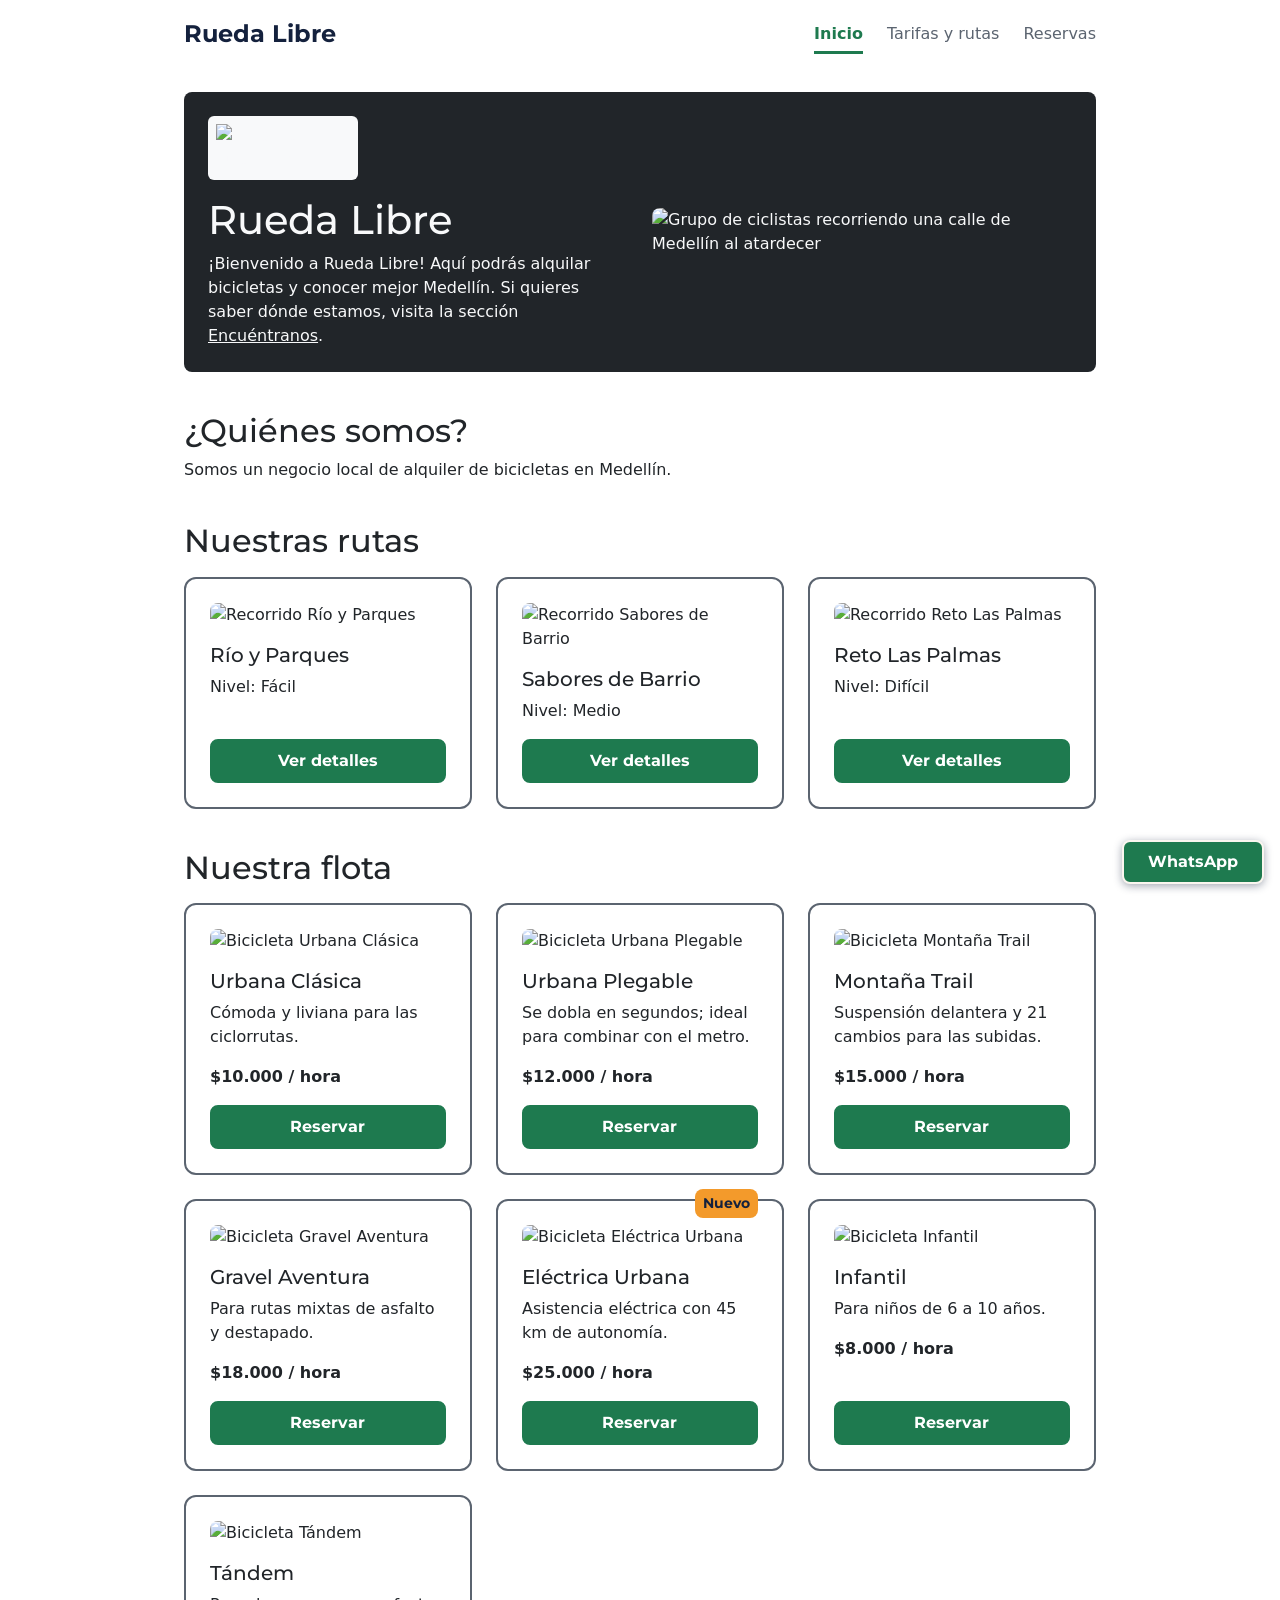
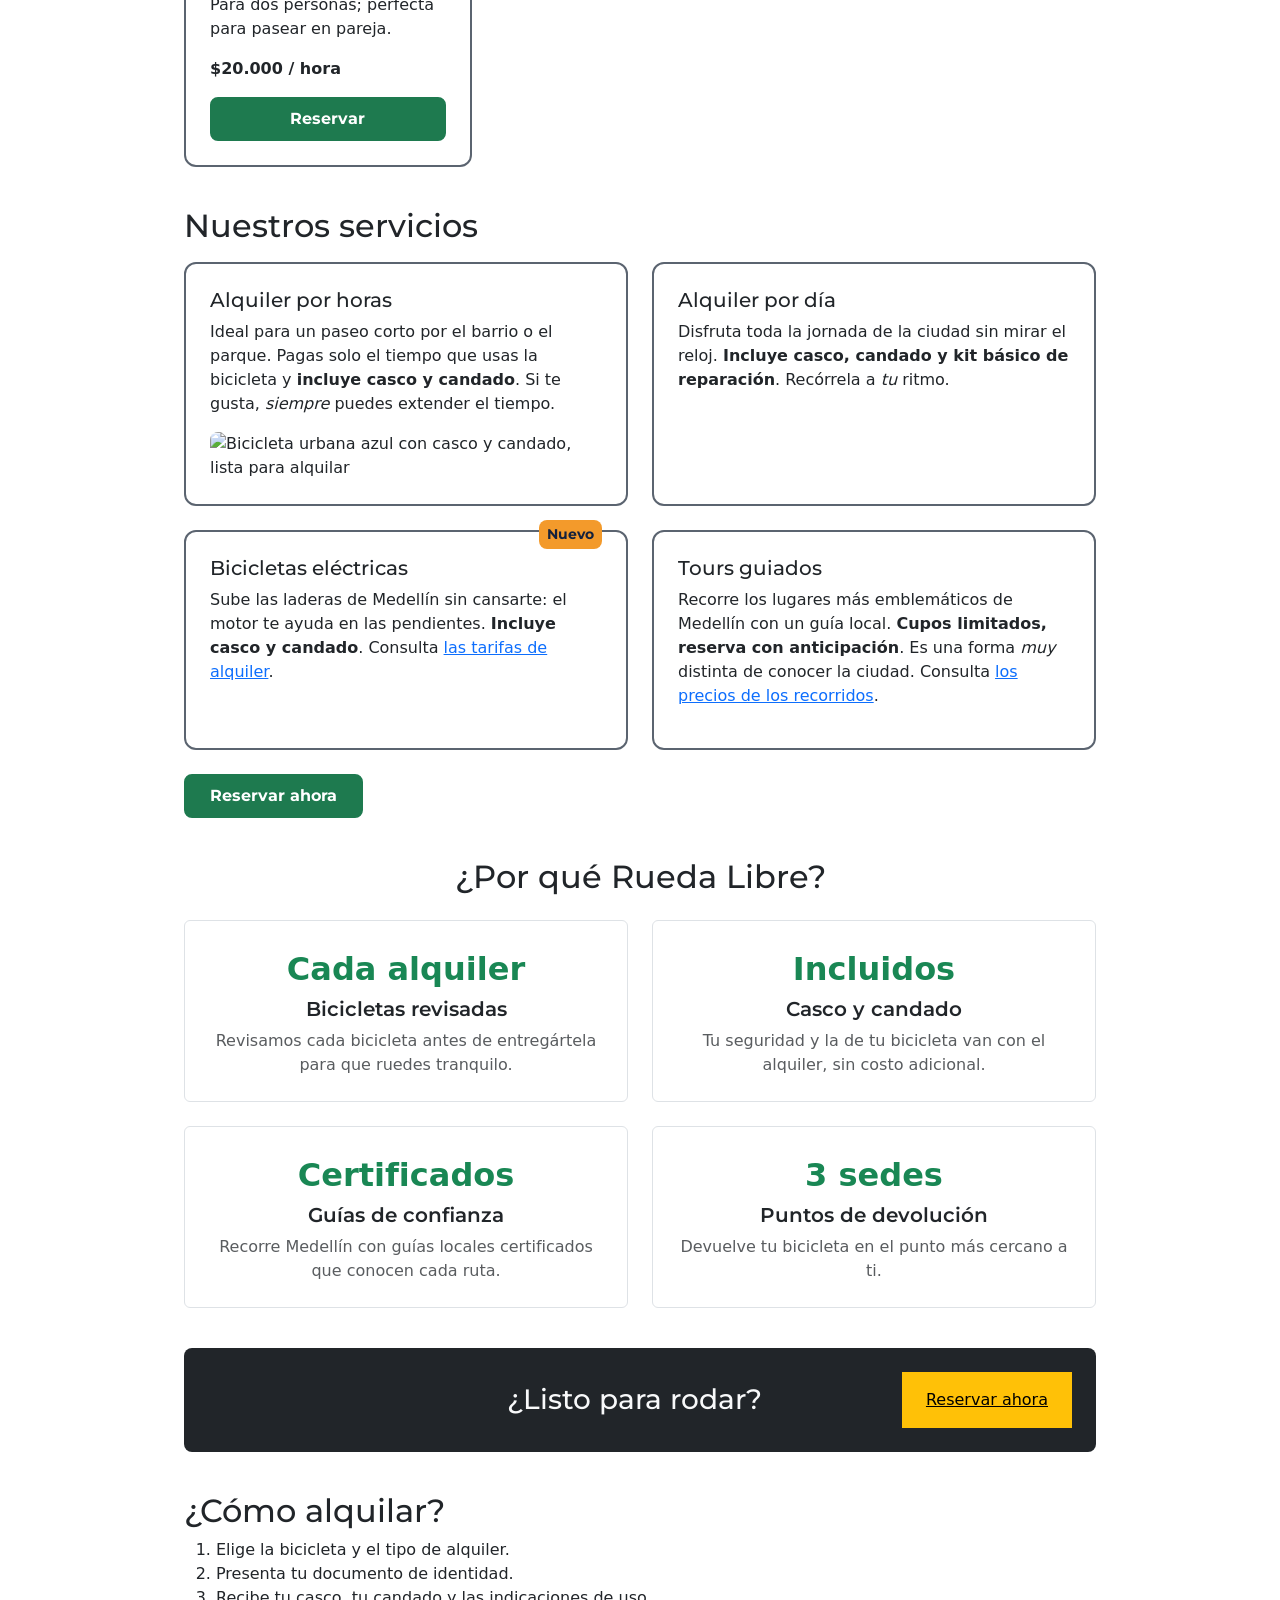
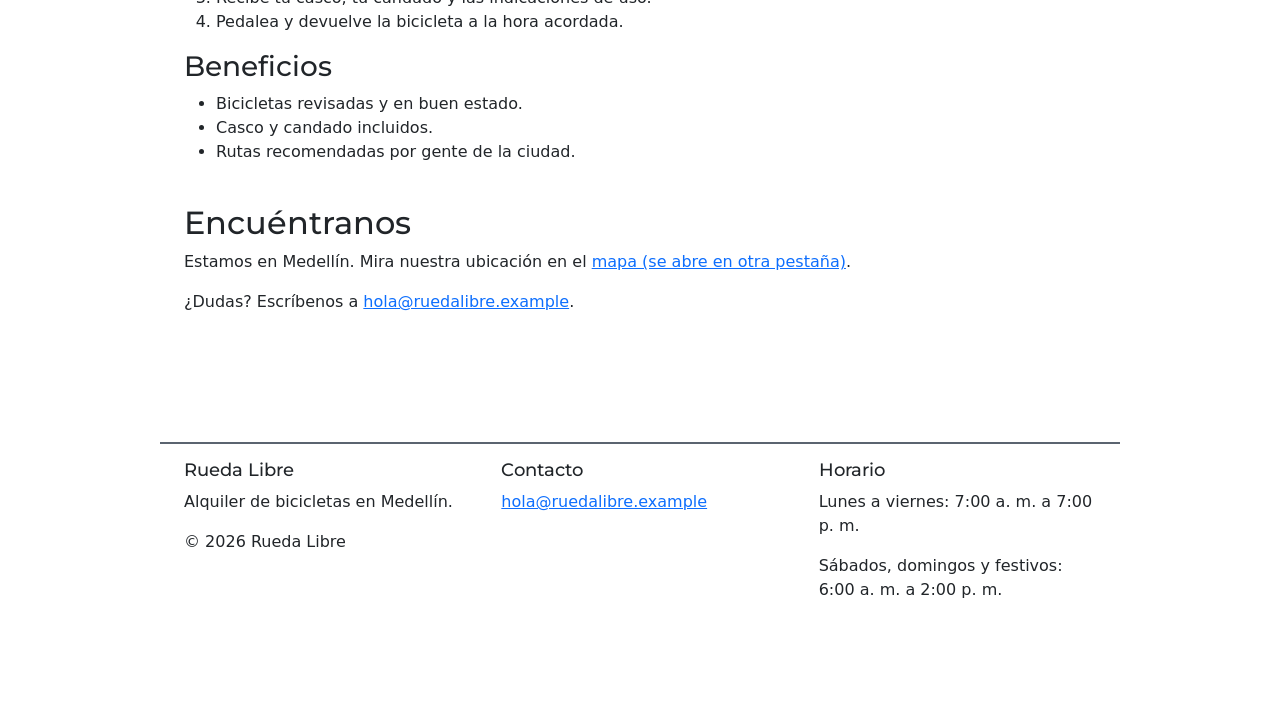
==== commit b608ad1f: "hola" ====
--- a/index.html
+++ b/index.html
@@ -3,155 +3,239 @@
 <head>
   <meta charset="UTF-8">
   <meta name="viewport" content="width=device-width, initial-scale=1.0">
-  <meta name="description" content="Rueda Libre ofrece alquiler de bicicletas en Medellin. Recorre la ciudad a tu ritmo con bicicletas comodas y seguras.">
-  <title>Rueda Libre | Alquiler de bicicletas en Medellin</title>
+  <meta name="description" content="Rueda Libre ofrece alquiler de bicicletas en Medellín. Recorre la ciudad a tu ritmo con bicicletas cómodas y seguras.">
+  <title>Rueda Libre | Alquiler de bicicletas en Medellín</title>
   <link rel="preconnect" href="https://fonts.googleapis.com">
   <link rel="preconnect" href="https://fonts.gstatic.com" crossorigin>
   <link href="https://fonts.googleapis.com/css2?family=Montserrat:wght@600;700&family=Open+Sans:ital,wght@0,400;0,600;1,400&display=swap" rel="stylesheet">
+  <link href="https://cdn.jsdelivr.net/npm/bootstrap@5.3.8/dist/css/bootstrap.min.css" rel="stylesheet" integrity="sha384-sRIl4kxILFvY47J16cr9ZwB07vP4J8+LH7qKQnuqkuIAvNWLzeN8tE5YBujZqJLB" crossorigin="anonymous">
   <link rel="stylesheet" href="styles.css">
 </head>
 <body>
- <header class="encabezado">
-  <a class="marca" href="index.html">Rueda Libre</a>
-  <nav aria-label="Menu principal">
-    <ul id="menu">
-      <li><a href="index.html" class="activo" aria-current="page">Inicio</a></li>
-      <li><a href="paginas/tarifas.html">Tarifas y rutas</a></li>
-      <li><a href="paginas/reservas.html">Reservas</a></li>
-    </ul>
-  </nav>
-</header>
-
-<header class="portada">
-  <div class="portada-texto">
-    <img class="logo" src="img/logo.png" alt="Logo de Rueda Libre" width="150">
-    <h1>Rueda Libre</h1>
-    <p>¡Bienvenido a Rueda Libre! Aquí podrás alquilar bicicletas y conocer mejor Medellín. Si quieres saber dónde estamos, visita la sección <a href="#encuentranos">Encuéntranos</a>.</p>
-  </div>
-  <div class="portada-imagen">
-    <img src="img/portada.jpg" alt="Grupo de ciclistas recorriendo una calle de Medellín al atardecer" width="600">
-  </div>
-</header>
+  <header class="encabezado">
+    <link href="https://cdn.jsdelivr.net/npm/bootstrap@5.3.8/dist/css/bootstrap.min.css" rel="stylesheet" integrity="sha384-sRIl4kxILFvY47J16cr9ZwB07vP4J8+LH7qKQnuqkuIAvNWLzeN8tE5YBujZqJLB" crossorigin="anonymous">
+    <a class="marca" href="index.html">Rueda Libre</a>
+    <nav aria-label="Menú principal">
+      <ul id="menu">
+        <li><a href="index.html" class="activo" aria-current="page">Inicio</a></li>
+        <li><a href="paginas/tarifas.html">Tarifas y rutas</a></li>
+        <li><a href="paginas/reservas.html">Reservas</a></li>
+      </ul>
+    </nav>
+  </header>
 
   <main>
+    <section class="bg-dark text-light rounded-3 p-4">
+      <div class="row align-items-center g-4">
+        <div class="col-md-6">
+          <img class="logo p-2 bg-light rounded" src="img/logo.png" alt="Logo de Rueda Libre" width="150">
+          <h1>Rueda Libre</h1>
+          <p class="mb-0">¡Bienvenido a Rueda Libre! Aquí podrás alquilar bicicletas y conocer mejor Medellín. Si quieres saber dónde estamos, visita la sección <a class="link-light" href="#encuentranos">Encuéntranos</a>.</p>
+        </div>
+        <div class="col-md-6">
+          <img src="img/portada.jpg" alt="Grupo de ciclistas recorriendo una calle de Medellín al atardecer" width="600" class="img-fluid w-100">
+        </div>
+      </div>
+    </section>
+
     <section>
       <h2>¿Quiénes somos?</h2>
       <p>Somos un negocio local de alquiler de bicicletas en Medellín.</p>
     </section>
-    <section>
-      <section>
-    <h2>Nuestras rutas</h2>
-    <div class="cuadricula-rutas">
-      <article class="tarjeta">
-        <img src="img/rio-parques.jpg" alt="Recorrido Río y Parques" width="400">
-        <h3>Río y Parques</h3>
-        <p>Nivel: Fácil</p>
-        <a href="paginas/tarifas.html#tours" class="boton-cta">Ver detalles</a>
-      </article>
-
-      <article class="tarjeta">
-        <img src="img/sabores-barrio.jpg" alt="Recorrido Sabores de Barrio" width="400">
-        <h3>Sabores de Barrio</h3>
-        <p>Nivel: Medio</p>
-        <a href="paginas/tarifas.html#tours" class="boton-cta">Ver detalles</a>
-      </article>
-
-      <article class="tarjeta">
-        <img src="img/reto-palmas.jpg" alt="Recorrido Reto Las Palmas" width="400">
-        <h3>Reto Las Palmas</h3>
-        <p>Nivel: Difícil</p>
-        <a href="paginas/tarifas.html#tours" class="boton-cta">Ver detalles</a>
-      </article>
-    </div>
-  </section>
-  <h2>Nuestra flota</h2>
-  <div class="cuadricula-flota">
-    
-    <article class="tarjeta">
-      <img src="img/urbana-clasica.jpg" alt="Bicicleta Urbana Clásica" width="400">
-      <h3>Urbana Clásica</h3>
-      <p>Cómoda y liviana para las ciclorrutas.</p>
-      <p class="precio">$10.000 / hora</p>
-      <a href="paginas/reservas.html" class="boton-cta">Reservar</a>
-    </article>
-
-    <article class="tarjeta">
-      <img src="img/urbana-plegable.jpg" alt="Bicicleta Urbana Plegable" width="400">
-      <h3>Urbana Plegable</h3>
-      <p>Se dobla en segundos; ideal para combinar con el metro.</p>
-      <p class="precio">$12.000 / hora</p>
-      <a href="paginas/reservas.html" class="boton-cta">Reservar</a>
-    </article>
-
-    <article class="tarjeta">
-      <img src="img/montana-trail.jpg" alt="Bicicleta Montaña Trail" width="400">
-      <h3>Montaña Trail</h3>
-      <p>Suspensión delantera y 21 cambios para las subidas.</p>
-      <p class="precio">$15.000 / hora</p>
-      <a href="paginas/reservas.html" class="boton-cta">Reservar</a>
-    </article>
-
-    <article class="tarjeta">
-      <img src="img/gravel-aventura.jpg" alt="Bicicleta Gravel Aventura" width="400">
-      <h3>Gravel Aventura</h3>
-      <p>Para rutas mixtas de asfalto y destapado.</p>
-      <p class="precio">$18.000 / hora</p>
-      <a href="paginas/reservas.html" class="boton-cta">Reservar</a>
-    </article>
-
-    <article class="tarjeta">
-      <img src="img/electrica-urbana.jpg" alt="Bicicleta Eléctrica Urbana" width="400">
-      <span class="etiqueta-nuevo">Nuevo</span>
-      <h3>Eléctrica Urbana</h3>
-      <p>Asistencia eléctrica con 45 km de autonomía.</p>
-      <p class="precio">$25.000 / hora</p>
-      <a href="paginas/reservas.html" class="boton-cta">Reservar</a>
-    </article>
-
-    <article class="tarjeta">
-      <img src="img/infantil.jpg" alt="Bicicleta Infantil" width="400">
-      <h3>Infantil</h3>
-      <p>Para niños de 6 a 10 años.</p>
-      <p class="precio">$8.000 / hora</p>
-      <a href="paginas/reservas.html" class="boton-cta">Reservar</a>
-    </article>
-
-    <article class="tarjeta">
-      <img src="img/tandem.jpg" alt="Bicicleta Tándem" width="400">
-      <h3>Tándem</h3>
-      <p>Para dos personas; perfecta para pasear en pareja.</p>
-      <p class="precio">$20.000 / hora</p>
-      <a href="paginas/reservas.html" class="boton-cta">Reservar</a>
-    </article>
-
-  </div>
-</section>
-    <section>
-      <h2>Nuestros servicios</h2>
-
-      <article class="tarjeta">
-        <h3>Alquiler por horas</h3>
-        <p>Ideal para un paseo corto por el barrio o el parque. Pagas solo el tiempo que usas la bicicleta y <strong>incluye casco y candado</strong>. Si te gusta, <em>siempre</em> puedes extender el tiempo.</p>
-        <img src="img/bicicleta.jpg" alt="Bicicleta urbana azul con casco y candado, lista para alquilar" width="400">
-      </article>
-
-      <article class="tarjeta">
-        <h3>Alquiler por día</h3>
-        <p>Disfruta toda la jornada de la ciudad sin mirar el reloj. <strong>Incluye casco, candado y kit básico de reparación</strong>. Recórrela a <em>tu</em> ritmo.</p>
-      </article>
-
-      <article class="tarjeta">
-        <h3>Bicicletas eléctricas</h3>
-        <span class="etiqueta-nuevo">Nuevo</span>
-        <p>Sube las laderas de Medellín sin cansarte: el motor te ayuda en las pendientes. <strong>Incluye casco y candado</strong>. Consulta <a href="paginas/tarifas.html">las tarifas de alquiler</a>.</p>
-      </article>
-
-      <article class="tarjeta">
-        <h3>Tours guiados</h3>
-        <p>Recorre los lugares más emblemáticos de Medellín con un guía local. <strong>Cupos limitados, reserva con anticipación</strong>. Es una forma <em>muy</em> distinta de conocer la ciudad. Consulta <a href="paginas/tarifas.html#tours">los precios de los recorridos</a>.</p>
-      </article>
-
-      <p><a href="paginas/reservas.html" class="boton-cta">Reservar ahora</a></p>
+
+    <section>
+      <h2 class="mb-3">Nuestras rutas</h2>
+      <div class="row row-cols-1 row-cols-md-3 g-4">
+
+        <div class="col">
+          <article class="tarjeta h-100 d-flex flex-column">
+            <img src="img/rio-parques.jpg" alt="Recorrido Río y Parques" width="400" class="img-fluid w-100 mb-3">
+            <h3 class="h5">Río y Parques</h3>
+            <p>Nivel: Fácil</p>
+            <a href="paginas/tarifas.html#tours" class="boton-cta mt-auto">Ver detalles</a>
+          </article>
+        </div>
+
+        <div class="col">
+          <article class="tarjeta h-100 d-flex flex-column">
+            <img src="img/sabores-barrio.jpg" alt="Recorrido Sabores de Barrio" width="400" class="img-fluid w-100 mb-3">
+            <h3 class="h5">Sabores de Barrio</h3>
+            <p>Nivel: Medio</p>
+            <a href="paginas/tarifas.html#tours" class="boton-cta mt-auto">Ver detalles</a>
+          </article>
+        </div>
+
+        <div class="col">
+          <article class="tarjeta h-100 d-flex flex-column">
+            <img src="img/reto-palmas.jpg" alt="Recorrido Reto Las Palmas" width="400" class="img-fluid w-100 mb-3">
+            <h3 class="h5">Reto Las Palmas</h3>
+            <p>Nivel: Difícil</p>
+            <a href="paginas/tarifas.html#tours" class="boton-cta mt-auto">Ver detalles</a>
+          </article>
+        </div>
+
+      </div>
+    </section>
+
+    <section>
+      <h2 class="mb-3">Nuestra flota</h2>
+      <div class="row row-cols-1 row-cols-sm-2 row-cols-lg-3 g-4">
+
+        <div class="col">
+          <article class="tarjeta h-100 d-flex flex-column">
+            <img src="img/urbana-clasica.jpg" alt="Bicicleta Urbana Clásica" width="400" class="img-fluid w-100 mb-3">
+            <h3 class="h5">Urbana Clásica</h3>
+            <p>Cómoda y liviana para las ciclorrutas.</p>
+            <p class="fw-bold">$10.000 / hora</p>
+            <a href="paginas/reservas.html" class="boton-cta mt-auto">Reservar</a>
+          </article>
+        </div>
+
+        <div class="col">
+          <article class="tarjeta h-100 d-flex flex-column">
+            <img src="img/urbana-plegable.jpg" alt="Bicicleta Urbana Plegable" width="400" class="img-fluid w-100 mb-3">
+            <h3 class="h5">Urbana Plegable</h3>
+            <p>Se dobla en segundos; ideal para combinar con el metro.</p>
+            <p class="fw-bold">$12.000 / hora</p>
+            <a href="paginas/reservas.html" class="boton-cta mt-auto">Reservar</a>
+          </article>
+        </div>
+
+        <div class="col">
+          <article class="tarjeta h-100 d-flex flex-column">
+            <img src="img/montana-trail.jpg" alt="Bicicleta Montaña Trail" width="400" class="img-fluid w-100 mb-3">
+            <h3 class="h5">Montaña Trail</h3>
+            <p>Suspensión delantera y 21 cambios para las subidas.</p>
+            <p class="fw-bold">$15.000 / hora</p>
+            <a href="paginas/reservas.html" class="boton-cta mt-auto">Reservar</a>
+          </article>
+        </div>
+
+        <div class="col">
+          <article class="tarjeta h-100 d-flex flex-column">
+            <img src="img/gravel-aventura.jpg" alt="Bicicleta Gravel Aventura" width="400" class="img-fluid w-100 mb-3">
+            <h3 class="h5">Gravel Aventura</h3>
+            <p>Para rutas mixtas de asfalto y destapado.</p>
+            <p class="fw-bold">$18.000 / hora</p>
+            <a href="paginas/reservas.html" class="boton-cta mt-auto">Reservar</a>
+          </article>
+        </div>
+
+        <div class="col">
+          <article class="tarjeta h-100 d-flex flex-column">
+            <img src="img/electrica-urbana.jpg" alt="Bicicleta Eléctrica Urbana" width="400" class="img-fluid w-100 mb-3">
+            <span class="etiqueta-nuevo">Nuevo</span>
+            <h3 class="h5">Eléctrica Urbana</h3>
+            <p>Asistencia eléctrica con 45 km de autonomía.</p>
+            <p class="fw-bold">$25.000 / hora</p>
+            <a href="paginas/reservas.html" class="boton-cta mt-auto">Reservar</a>
+          </article>
+        </div>
+
+        <div class="col">
+          <article class="tarjeta h-100 d-flex flex-column">
+            <img src="img/infantil.jpg" alt="Bicicleta Infantil" width="400" class="img-fluid w-100 mb-3">
+            <h3 class="h5">Infantil</h3>
+            <p>Para niños de 6 a 10 años.</p>
+            <p class="fw-bold">$8.000 / hora</p>
+            <a href="paginas/reservas.html" class="boton-cta mt-auto">Reservar</a>
+          </article>
+        </div>
+
+        <div class="col">
+          <article class="tarjeta h-100 d-flex flex-column">
+            <img src="img/tandem.jpg" alt="Bicicleta Tándem" width="400" class="img-fluid w-100 mb-3">
+            <h3 class="h5">Tándem</h3>
+            <p>Para dos personas; perfecta para pasear en pareja.</p>
+            <p class="fw-bold">$20.000 / hora</p>
+            <a href="paginas/reservas.html" class="boton-cta mt-auto">Reservar</a>
+          </article>
+        </div>
+
+      </div>
+    </section>
+
+    <section>
+      <h2 class="mb-3">Nuestros servicios</h2>
+      <div class="row row-cols-1 row-cols-md-2 g-4">
+
+        <div class="col">
+          <article class="tarjeta h-100">
+            <h3 class="h5">Alquiler por horas</h3>
+            <p>Ideal para un paseo corto por el barrio o el parque. Pagas solo el tiempo que usas la bicicleta y <strong>incluye casco y candado</strong>. Si te gusta, <em>siempre</em> puedes extender el tiempo.</p>
+            <img src="img/bicicleta.jpg" alt="Bicicleta urbana azul con casco y candado, lista para alquilar" width="400" class="img-fluid w-100">
+          </article>
+        </div>
+
+        <div class="col">
+          <article class="tarjeta h-100">
+            <h3 class="h5">Alquiler por día</h3>
+            <p>Disfruta toda la jornada de la ciudad sin mirar el reloj. <strong>Incluye casco, candado y kit básico de reparación</strong>. Recórrela a <em>tu</em> ritmo.</p>
+          </article>
+        </div>
+
+        <div class="col">
+          <article class="tarjeta h-100">
+            <span class="etiqueta-nuevo">Nuevo</span>
+            <h3 class="h5">Bicicletas eléctricas</h3>
+            <p>Sube las laderas de Medellín sin cansarte: el motor te ayuda en las pendientes. <strong>Incluye casco y candado</strong>. Consulta <a href="paginas/tarifas.html">las tarifas de alquiler</a>.</p>
+          </article>
+        </div>
+
+        <div class="col">
+          <article class="tarjeta h-100">
+            <h3 class="h5">Tours guiados</h3>
+            <p>Recorre los lugares más emblemáticos de Medellín con un guía local. <strong>Cupos limitados, reserva con anticipación</strong>. Es una forma <em>muy</em> distinta de conocer la ciudad. Consulta <a href="paginas/tarifas.html#tours">los precios de los recorridos</a>.</p>
+          </article>
+        </div>
+
+      </div>
+      <p class="mt-4 mb-0"><a href="paginas/reservas.html" class="boton-cta">Reservar ahora</a></p>
+    </section>
+
+    <section>
+      <h2 class="text-center mb-4">¿Por qué Rueda Libre?</h2>
+      <div class="row row-cols-1 row-cols-md-2 g-4">
+
+        <div class="col">
+          <article class="h-100 p-4 bg-white border rounded text-center">
+            <p class="fs-2 fw-bold text-success mb-1">Cada alquiler</p>
+            <h3 class="h5 fw-semibold mb-2">Bicicletas revisadas</h3>
+            <p class="text-body-secondary mb-0">Revisamos cada bicicleta antes de entregártela para que ruedes tranquilo.</p>
+          </article>
+        </div>
+
+        <div class="col">
+          <article class="h-100 p-4 bg-white border rounded text-center">
+            <p class="fs-2 fw-bold text-success mb-1">Incluidos</p>
+            <h3 class="h5 fw-semibold mb-2">Casco y candado</h3>
+            <p class="text-body-secondary mb-0">Tu seguridad y la de tu bicicleta van con el alquiler, sin costo adicional.</p>
+          </article>
+        </div>
+
+        <div class="col">
+          <article class="h-100 p-4 bg-white border rounded text-center">
+            <p class="fs-2 fw-bold text-success mb-1">Certificados</p>
+            <h3 class="h5 fw-semibold mb-2">Guías de confianza</h3>
+            <p class="text-body-secondary mb-0">Recorre Medellín con guías locales certificados que conocen cada ruta.</p>
+          </article>
+        </div>
+
+        <div class="col">
+          <article class="h-100 p-4 bg-white border rounded text-center">
+            <p class="fs-2 fw-bold text-success mb-1">3 sedes</p>
+            <h3 class="h5 fw-semibold mb-2">Puntos de devolución</h3>
+            <p class="text-body-secondary mb-0">Devuelve tu bicicleta en el punto más cercano a ti.</p>
+          </article>
+        </div>
+
+      </div>
+    </section>
+
+    <section class="bg-dark text-light rounded-3 p-4 d-flex flex-column flex-md-row align-items-center justify-content-md-between gap-4 text-center text-md-start">
+      <img src="img/portada.jpg" alt="" width="160" class="d-none d-md-block img-fluid rounded">
+      <h2 class="h3 mb-0">¿Listo para rodar?</h2>
+      <a href="paginas/reservas.html" class="text-bg-warning px-4 py-3">Reservar ahora</a>
     </section>
 
     <section>
@@ -178,27 +262,30 @@
     </section>
   </main>
 
-<footer>
-  <section>
-    <h2>Rueda Libre</h2>
-    <p>Alquiler de bicicletas en Medellín.</p>
-    <p>&copy; 2026 Rueda Libre</p>
-  </section>
-
-  <section>
-    <h2>Contacto</h2>
-    <address>
-      <a href="mailto:hola@ruedalibre.ejemplo">hola@ruedalibre.ejemplo</a>
-    </address>
-  </section>
-
-  <section>
-    <h2>Horario</h2>
-    <p>Lunes a viernes: 7:00 a. m. a 7:00 p. m.</p>
-    <p>Sábados, domingos y festivos: 6:00 a. m. a 2:00 p. m.</p>
-  </section>
-</footer>
+  <footer>
+    <section>
+      <h2>Rueda Libre</h2>
+      <p>Alquiler de bicicletas en Medellín.</p>
+      <p>&copy; 2026 Rueda Libre</p>
+    </section>
+
+    <section>
+      <h2>Contacto</h2>
+      <address>
+        <a href="mailto:hola@ruedalibre.example">hola@ruedalibre.example</a>
+      </address>
+    </section>
+
+    <section>
+      <h2>Horario</h2>
+      <p>Lunes a viernes: 7:00 a. m. a 7:00 p. m.</p>
+      <p>Sábados, domingos y festivos: 6:00 a. m. a 2:00 p. m.</p>
+    </section>
+  </footer>
 
   <a class="whatsapp" href="https://wa.me/573000000000" target="_blank" rel="noopener noreferrer">WhatsApp</a>
+
+  <script src="https://cdn.jsdelivr.net/npm/bootstrap@5.3.8/dist/js/bootstrap.bundle.min.js" integrity="sha384-FKyoEForCGlyvwx9Hj09JcYn3nv7wiPVlz7YYwJrWVcXK/BmnVDxM+D2scQbITxI" crossorigin="anonymous"></script>
+  <script src="https://cdn.jsdelivr.net/npm/bootstrap@5.3.8/dist/js/bootstrap.bundle.min.js" integrity="sha384-FKyoEForCGlyvwx9Hj09JcYn3nv7wiPVlz7YYwJrWVcXK/BmnVDxM+D2scQbITxI" crossorigin="anonymous"></script>
 </body>
 </html>
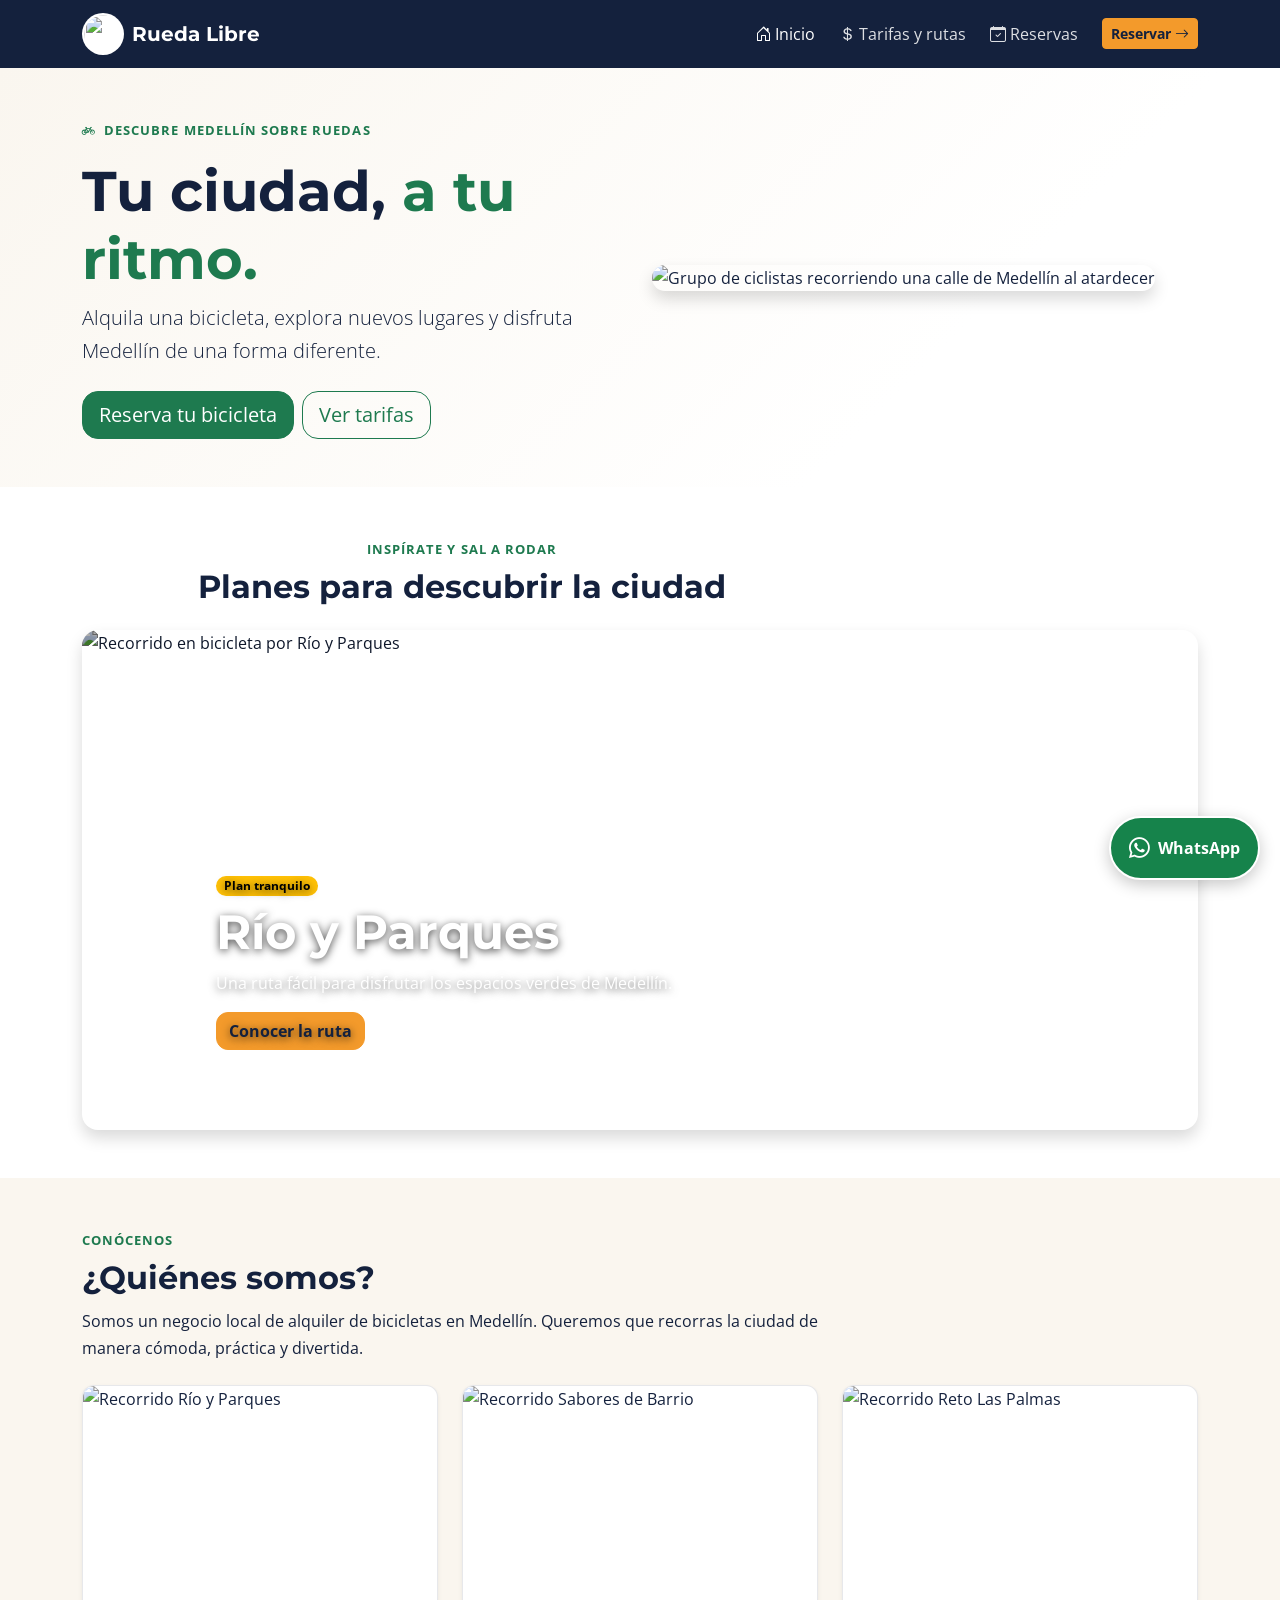
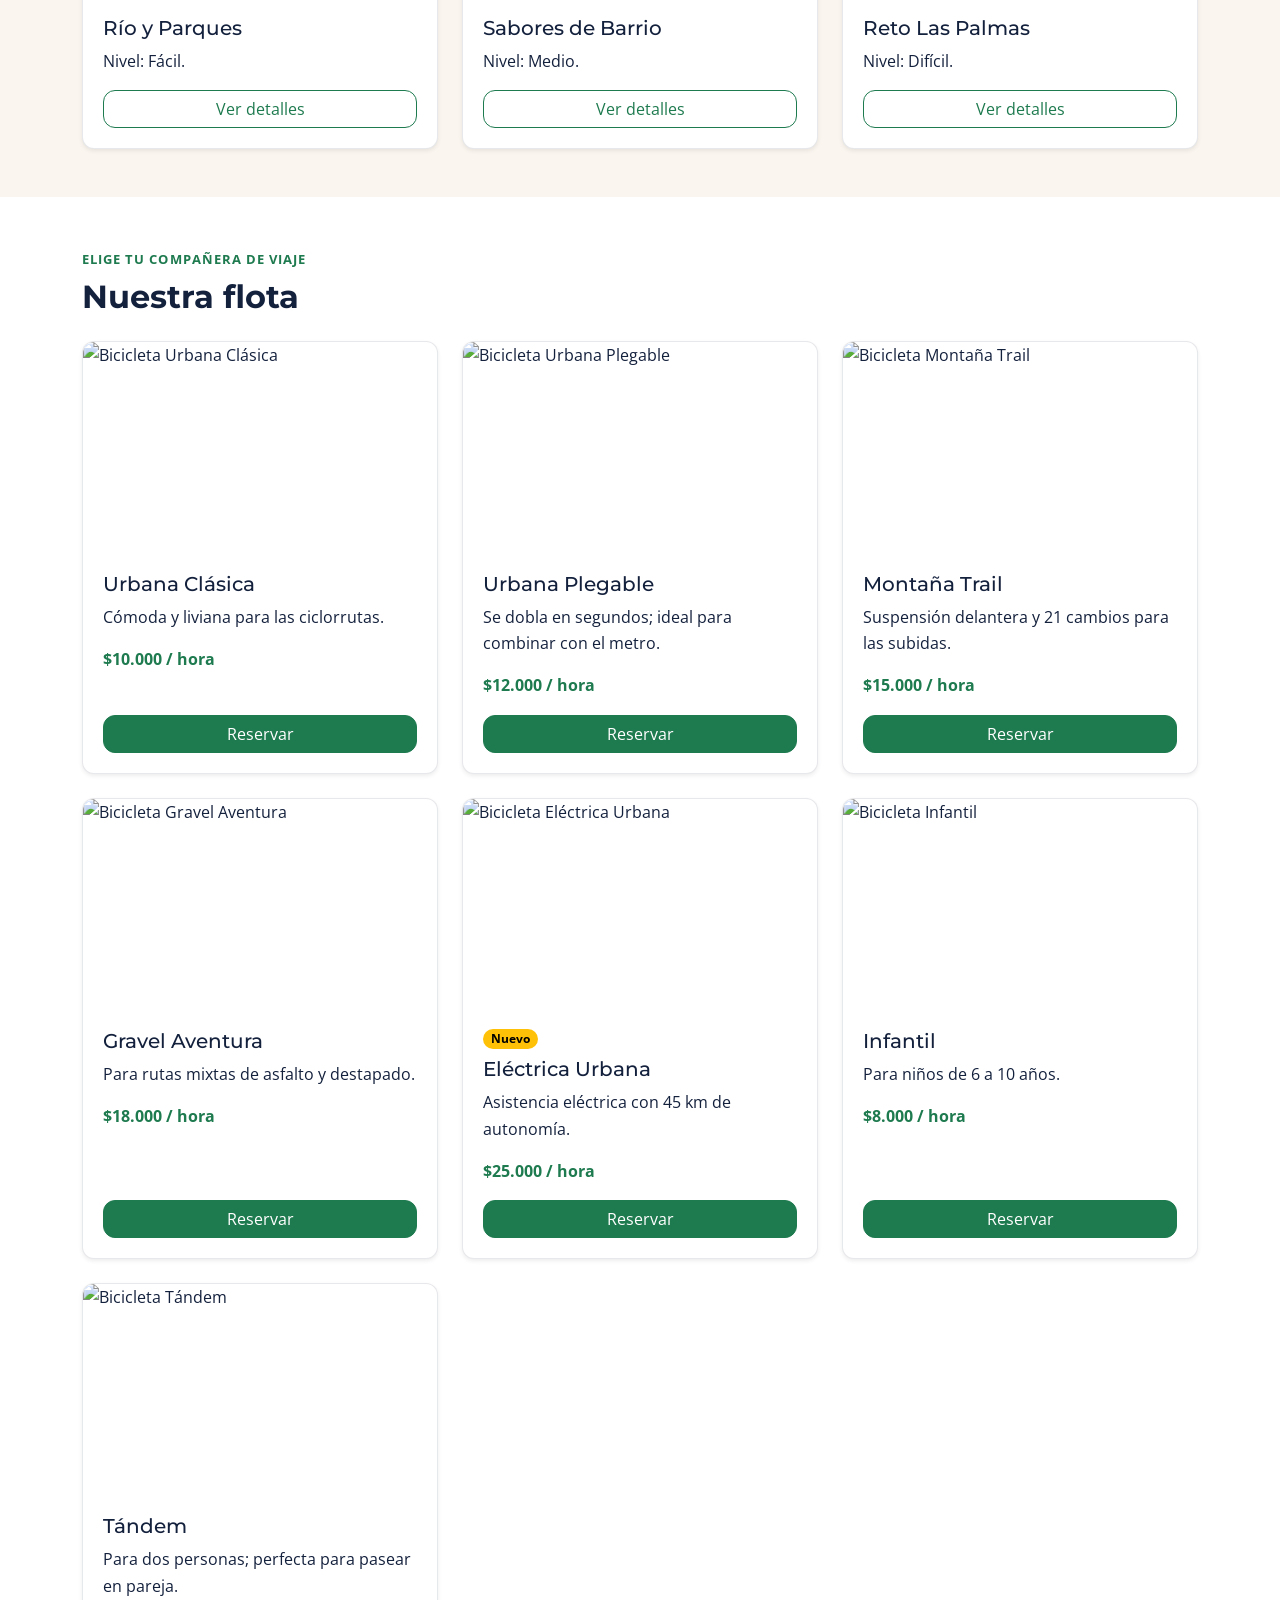
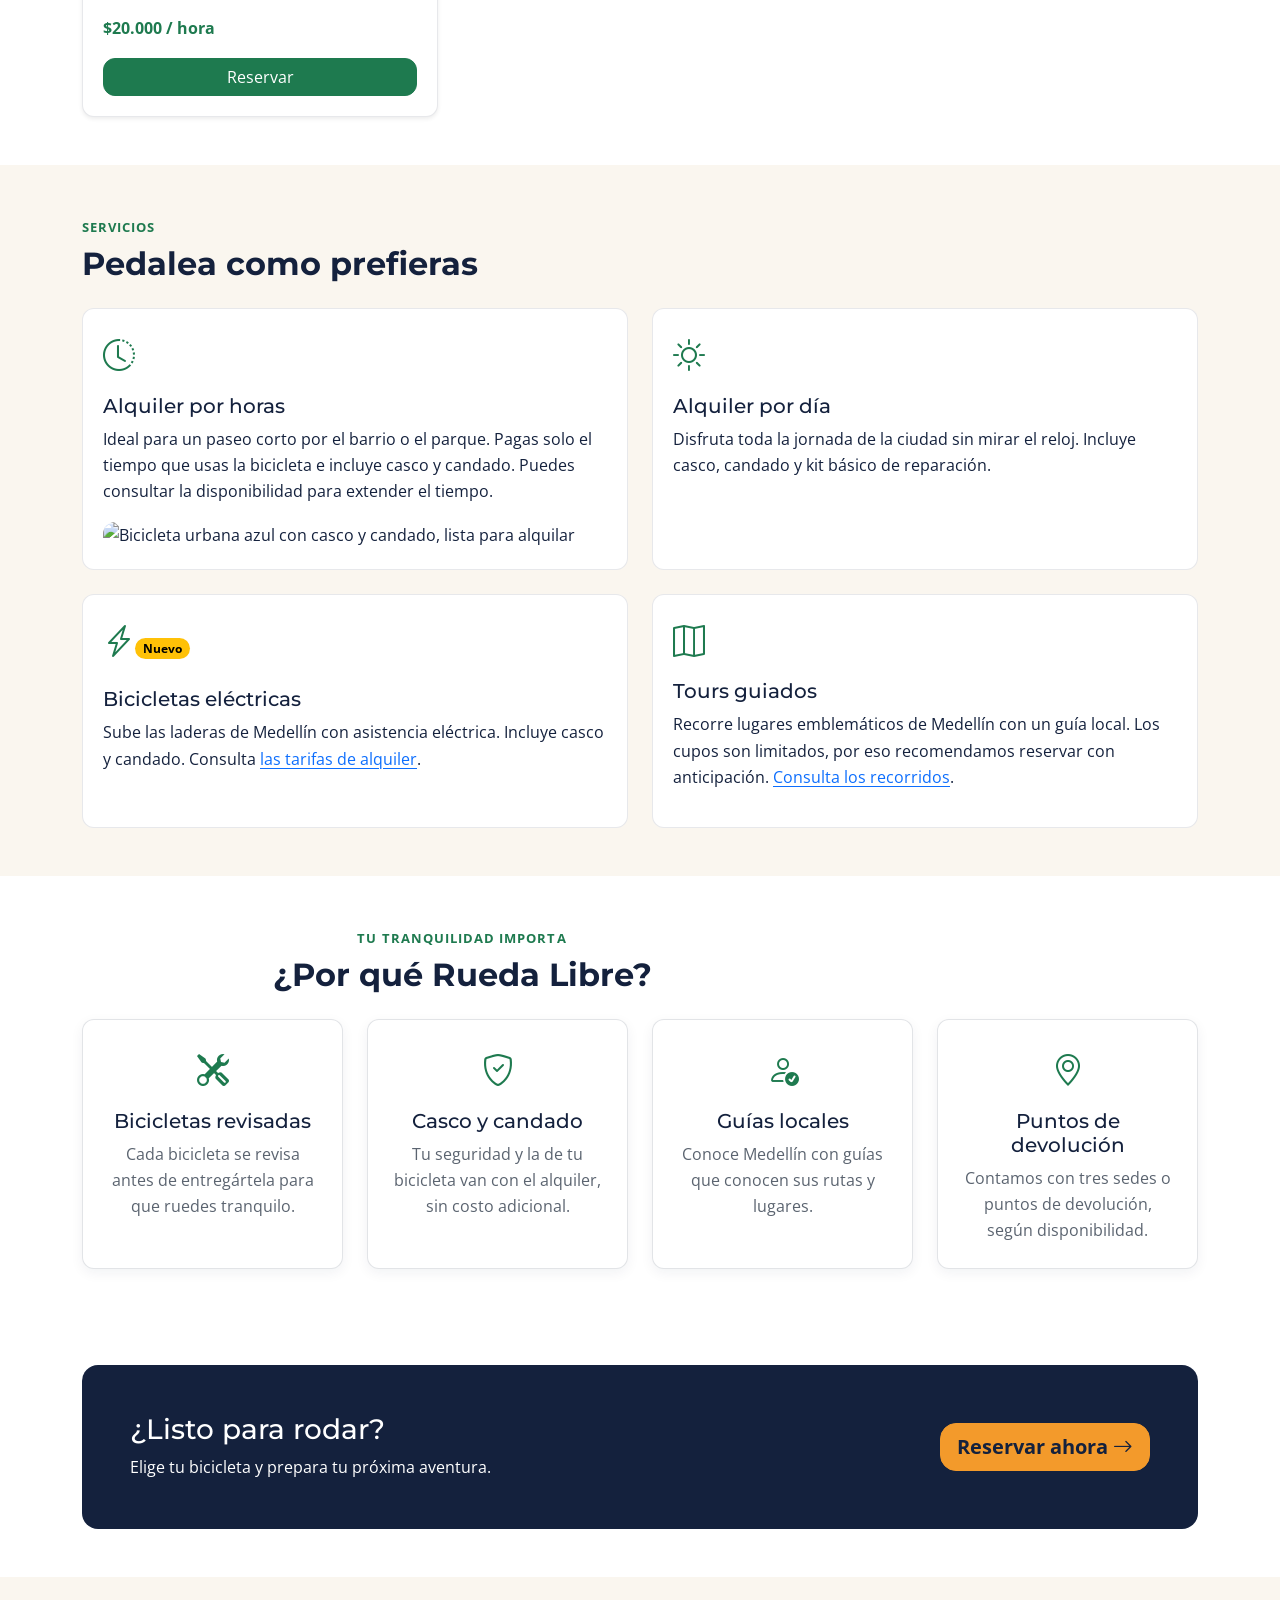
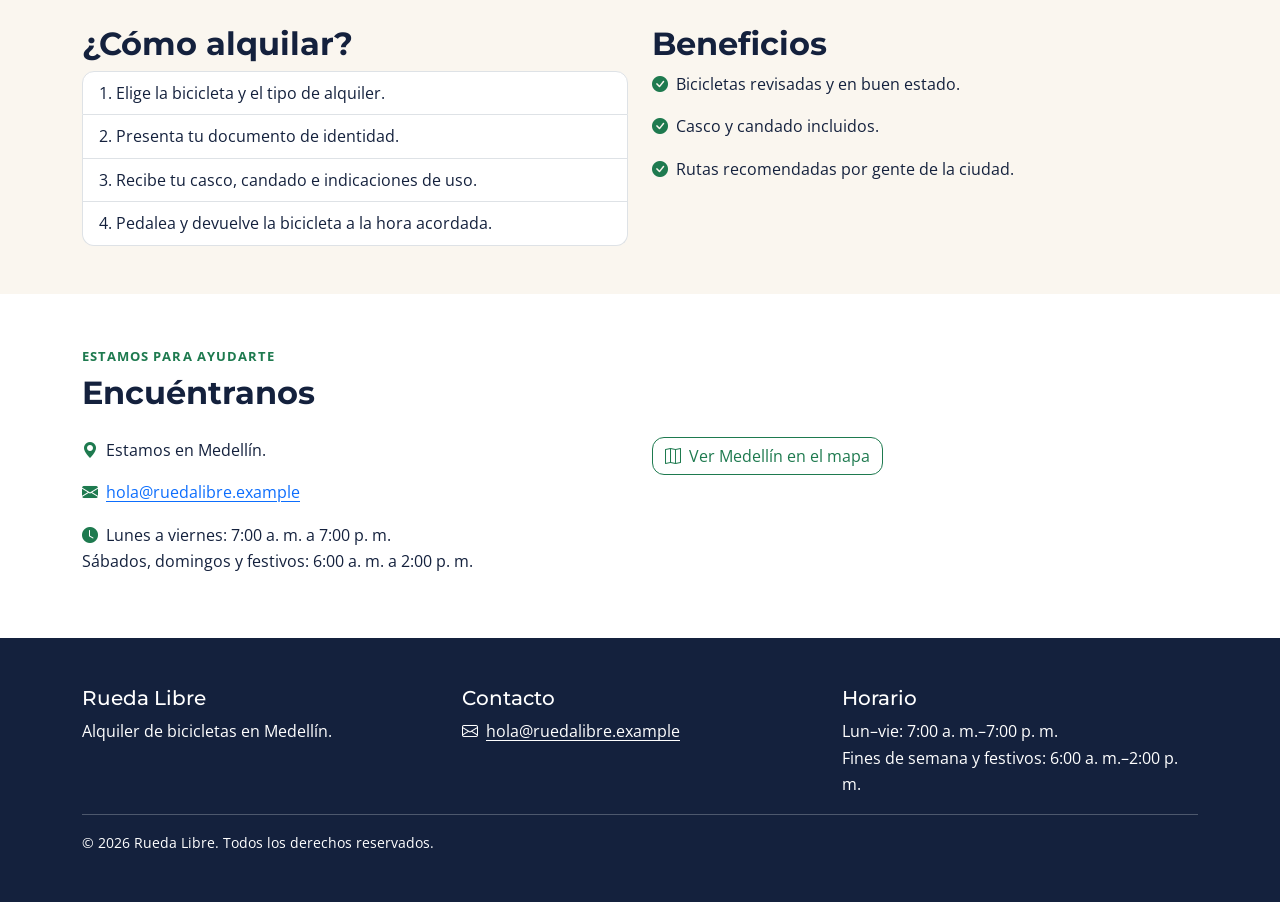
==== commit 21cf92b6: "hola" ====
--- a/index.html
+++ b/index.html
@@ -2,290 +2,259 @@
 <html lang="es">
 <head>
   <meta charset="UTF-8">
-  <meta name="viewport" content="width=device-width, initial-scale=1.0">
-  <meta name="description" content="Rueda Libre ofrece alquiler de bicicletas en Medellín. Recorre la ciudad a tu ritmo con bicicletas cómodas y seguras.">
+  <meta name="viewport" content="width=device-width, initial-scale=1">
+  <meta name="description" content="Rueda Libre ofrece alquiler de bicicletas y recorridos guiados en Medellín.">
   <title>Rueda Libre | Alquiler de bicicletas en Medellín</title>
+
   <link rel="preconnect" href="https://fonts.googleapis.com">
   <link rel="preconnect" href="https://fonts.gstatic.com" crossorigin>
-  <link href="https://fonts.googleapis.com/css2?family=Montserrat:wght@600;700&family=Open+Sans:ital,wght@0,400;0,600;1,400&display=swap" rel="stylesheet">
+  <link href="https://fonts.googleapis.com/css2?family=Montserrat:wght@600;700&family=Open+Sans:wght@400;600;700&display=swap" rel="stylesheet">
   <link href="https://cdn.jsdelivr.net/npm/bootstrap@5.3.8/dist/css/bootstrap.min.css" rel="stylesheet" integrity="sha384-sRIl4kxILFvY47J16cr9ZwB07vP4J8+LH7qKQnuqkuIAvNWLzeN8tE5YBujZqJLB" crossorigin="anonymous">
+  <link rel="stylesheet" href="https://cdn.jsdelivr.net/npm/bootstrap-icons@1.11.3/font/bootstrap-icons.min.css">
   <link rel="stylesheet" href="styles.css">
 </head>
 <body>
-  <header class="encabezado">
-    <link href="https://cdn.jsdelivr.net/npm/bootstrap@5.3.8/dist/css/bootstrap.min.css" rel="stylesheet" integrity="sha384-sRIl4kxILFvY47J16cr9ZwB07vP4J8+LH7qKQnuqkuIAvNWLzeN8tE5YBujZqJLB" crossorigin="anonymous">
-    <a class="marca" href="index.html">Rueda Libre</a>
-    <nav aria-label="Menú principal">
-      <ul id="menu">
-        <li><a href="index.html" class="activo" aria-current="page">Inicio</a></li>
-        <li><a href="paginas/tarifas.html">Tarifas y rutas</a></li>
-        <li><a href="paginas/reservas.html">Reservas</a></li>
-      </ul>
+  <a class="visually-hidden-focusable skip-link" href="#contenido">Saltar al contenido</a>
+
+  <header>
+    <nav class="navbar navbar-expand-lg navbar-dark bg-noche sticky-top" aria-label="Menú principal">
+      <div class="container">
+        <a class="navbar-brand d-flex align-items-center gap-2 fw-bold" href="index.html">
+          <img src="img/logo.png" alt="" width="42" height="42" class="brand-logo">
+          <span>Rueda Libre</span>
+        </a>
+        <button class="navbar-toggler" type="button" data-bs-toggle="collapse" data-bs-target="#menuPrincipal" aria-controls="menuPrincipal" aria-expanded="false" aria-label="Abrir o cerrar el menú">
+          <span class="navbar-toggler-icon"></span>
+        </button>
+        <div class="collapse navbar-collapse" id="menuPrincipal">
+          <ul class="navbar-nav ms-auto align-items-lg-center gap-lg-2">
+            <li class="nav-item"><a class="nav-link active" href="index.html" aria-current="page"><i class="bi bi-house-door me-1" aria-hidden="true"></i>Inicio</a></li>
+            <li class="nav-item"><a class="nav-link" href="paginas/tarifas.html"><i class="bi bi-currency-dollar me-1" aria-hidden="true"></i>Tarifas y rutas</a></li>
+            <li class="nav-item"><a class="nav-link" href="paginas/reservas.html"><i class="bi bi-calendar-check me-1" aria-hidden="true"></i>Reservas</a></li>
+            <li class="nav-item ms-lg-2"><a class="btn btn-naranja btn-sm" href="paginas/reservas.html">Reservar <i class="bi bi-arrow-right" aria-hidden="true"></i></a></li>
+          </ul>
+        </div>
+      </div>
     </nav>
   </header>
 
-  <main>
-    <section class="bg-dark text-light rounded-3 p-4">
-      <div class="row align-items-center g-4">
-        <div class="col-md-6">
-          <img class="logo p-2 bg-light rounded" src="img/logo.png" alt="Logo de Rueda Libre" width="150">
-          <h1>Rueda Libre</h1>
-          <p class="mb-0">¡Bienvenido a Rueda Libre! Aquí podrás alquilar bicicletas y conocer mejor Medellín. Si quieres saber dónde estamos, visita la sección <a class="link-light" href="#encuentranos">Encuéntranos</a>.</p>
-        </div>
-        <div class="col-md-6">
-          <img src="img/portada.jpg" alt="Grupo de ciclistas recorriendo una calle de Medellín al atardecer" width="600" class="img-fluid w-100">
-        </div>
-      </div>
-    </section>
-
-    <section>
-      <h2>¿Quiénes somos?</h2>
-      <p>Somos un negocio local de alquiler de bicicletas en Medellín.</p>
-    </section>
-
-    <section>
-      <h2 class="mb-3">Nuestras rutas</h2>
-      <div class="row row-cols-1 row-cols-md-3 g-4">
-
-        <div class="col">
-          <article class="tarjeta h-100 d-flex flex-column">
-            <img src="img/rio-parques.jpg" alt="Recorrido Río y Parques" width="400" class="img-fluid w-100 mb-3">
-            <h3 class="h5">Río y Parques</h3>
-            <p>Nivel: Fácil</p>
-            <a href="paginas/tarifas.html#tours" class="boton-cta mt-auto">Ver detalles</a>
-          </article>
-        </div>
-
-        <div class="col">
-          <article class="tarjeta h-100 d-flex flex-column">
-            <img src="img/sabores-barrio.jpg" alt="Recorrido Sabores de Barrio" width="400" class="img-fluid w-100 mb-3">
-            <h3 class="h5">Sabores de Barrio</h3>
-            <p>Nivel: Medio</p>
-            <a href="paginas/tarifas.html#tours" class="boton-cta mt-auto">Ver detalles</a>
-          </article>
-        </div>
-
-        <div class="col">
-          <article class="tarjeta h-100 d-flex flex-column">
-            <img src="img/reto-palmas.jpg" alt="Recorrido Reto Las Palmas" width="400" class="img-fluid w-100 mb-3">
-            <h3 class="h5">Reto Las Palmas</h3>
-            <p>Nivel: Difícil</p>
-            <a href="paginas/tarifas.html#tours" class="boton-cta mt-auto">Ver detalles</a>
-          </article>
-        </div>
-
-      </div>
-    </section>
-
-    <section>
-      <h2 class="mb-3">Nuestra flota</h2>
-      <div class="row row-cols-1 row-cols-sm-2 row-cols-lg-3 g-4">
-
-        <div class="col">
-          <article class="tarjeta h-100 d-flex flex-column">
-            <img src="img/urbana-clasica.jpg" alt="Bicicleta Urbana Clásica" width="400" class="img-fluid w-100 mb-3">
-            <h3 class="h5">Urbana Clásica</h3>
-            <p>Cómoda y liviana para las ciclorrutas.</p>
-            <p class="fw-bold">$10.000 / hora</p>
-            <a href="paginas/reservas.html" class="boton-cta mt-auto">Reservar</a>
-          </article>
-        </div>
-
-        <div class="col">
-          <article class="tarjeta h-100 d-flex flex-column">
-            <img src="img/urbana-plegable.jpg" alt="Bicicleta Urbana Plegable" width="400" class="img-fluid w-100 mb-3">
-            <h3 class="h5">Urbana Plegable</h3>
-            <p>Se dobla en segundos; ideal para combinar con el metro.</p>
-            <p class="fw-bold">$12.000 / hora</p>
-            <a href="paginas/reservas.html" class="boton-cta mt-auto">Reservar</a>
-          </article>
-        </div>
-
-        <div class="col">
-          <article class="tarjeta h-100 d-flex flex-column">
-            <img src="img/montana-trail.jpg" alt="Bicicleta Montaña Trail" width="400" class="img-fluid w-100 mb-3">
-            <h3 class="h5">Montaña Trail</h3>
-            <p>Suspensión delantera y 21 cambios para las subidas.</p>
-            <p class="fw-bold">$15.000 / hora</p>
-            <a href="paginas/reservas.html" class="boton-cta mt-auto">Reservar</a>
-          </article>
-        </div>
-
-        <div class="col">
-          <article class="tarjeta h-100 d-flex flex-column">
-            <img src="img/gravel-aventura.jpg" alt="Bicicleta Gravel Aventura" width="400" class="img-fluid w-100 mb-3">
-            <h3 class="h5">Gravel Aventura</h3>
-            <p>Para rutas mixtas de asfalto y destapado.</p>
-            <p class="fw-bold">$18.000 / hora</p>
-            <a href="paginas/reservas.html" class="boton-cta mt-auto">Reservar</a>
-          </article>
-        </div>
-
-        <div class="col">
-          <article class="tarjeta h-100 d-flex flex-column">
-            <img src="img/electrica-urbana.jpg" alt="Bicicleta Eléctrica Urbana" width="400" class="img-fluid w-100 mb-3">
-            <span class="etiqueta-nuevo">Nuevo</span>
-            <h3 class="h5">Eléctrica Urbana</h3>
-            <p>Asistencia eléctrica con 45 km de autonomía.</p>
-            <p class="fw-bold">$25.000 / hora</p>
-            <a href="paginas/reservas.html" class="boton-cta mt-auto">Reservar</a>
-          </article>
-        </div>
-
-        <div class="col">
-          <article class="tarjeta h-100 d-flex flex-column">
-            <img src="img/infantil.jpg" alt="Bicicleta Infantil" width="400" class="img-fluid w-100 mb-3">
-            <h3 class="h5">Infantil</h3>
-            <p>Para niños de 6 a 10 años.</p>
-            <p class="fw-bold">$8.000 / hora</p>
-            <a href="paginas/reservas.html" class="boton-cta mt-auto">Reservar</a>
-          </article>
-        </div>
-
-        <div class="col">
-          <article class="tarjeta h-100 d-flex flex-column">
-            <img src="img/tandem.jpg" alt="Bicicleta Tándem" width="400" class="img-fluid w-100 mb-3">
-            <h3 class="h5">Tándem</h3>
-            <p>Para dos personas; perfecta para pasear en pareja.</p>
-            <p class="fw-bold">$20.000 / hora</p>
-            <a href="paginas/reservas.html" class="boton-cta mt-auto">Reservar</a>
-          </article>
-        </div>
-
-      </div>
-    </section>
-
-    <section>
-      <h2 class="mb-3">Nuestros servicios</h2>
-      <div class="row row-cols-1 row-cols-md-2 g-4">
-
-        <div class="col">
-          <article class="tarjeta h-100">
-            <h3 class="h5">Alquiler por horas</h3>
-            <p>Ideal para un paseo corto por el barrio o el parque. Pagas solo el tiempo que usas la bicicleta y <strong>incluye casco y candado</strong>. Si te gusta, <em>siempre</em> puedes extender el tiempo.</p>
-            <img src="img/bicicleta.jpg" alt="Bicicleta urbana azul con casco y candado, lista para alquilar" width="400" class="img-fluid w-100">
-          </article>
-        </div>
-
-        <div class="col">
-          <article class="tarjeta h-100">
-            <h3 class="h5">Alquiler por día</h3>
-            <p>Disfruta toda la jornada de la ciudad sin mirar el reloj. <strong>Incluye casco, candado y kit básico de reparación</strong>. Recórrela a <em>tu</em> ritmo.</p>
-          </article>
-        </div>
-
-        <div class="col">
-          <article class="tarjeta h-100">
-            <span class="etiqueta-nuevo">Nuevo</span>
-            <h3 class="h5">Bicicletas eléctricas</h3>
-            <p>Sube las laderas de Medellín sin cansarte: el motor te ayuda en las pendientes. <strong>Incluye casco y candado</strong>. Consulta <a href="paginas/tarifas.html">las tarifas de alquiler</a>.</p>
-          </article>
-        </div>
-
-        <div class="col">
-          <article class="tarjeta h-100">
-            <h3 class="h5">Tours guiados</h3>
-            <p>Recorre los lugares más emblemáticos de Medellín con un guía local. <strong>Cupos limitados, reserva con anticipación</strong>. Es una forma <em>muy</em> distinta de conocer la ciudad. Consulta <a href="paginas/tarifas.html#tours">los precios de los recorridos</a>.</p>
-          </article>
-        </div>
-
-      </div>
-      <p class="mt-4 mb-0"><a href="paginas/reservas.html" class="boton-cta">Reservar ahora</a></p>
-    </section>
-
-    <section>
-      <h2 class="text-center mb-4">¿Por qué Rueda Libre?</h2>
-      <div class="row row-cols-1 row-cols-md-2 g-4">
-
-        <div class="col">
-          <article class="h-100 p-4 bg-white border rounded text-center">
-            <p class="fs-2 fw-bold text-success mb-1">Cada alquiler</p>
-            <h3 class="h5 fw-semibold mb-2">Bicicletas revisadas</h3>
-            <p class="text-body-secondary mb-0">Revisamos cada bicicleta antes de entregártela para que ruedes tranquilo.</p>
-          </article>
-        </div>
-
-        <div class="col">
-          <article class="h-100 p-4 bg-white border rounded text-center">
-            <p class="fs-2 fw-bold text-success mb-1">Incluidos</p>
-            <h3 class="h5 fw-semibold mb-2">Casco y candado</h3>
-            <p class="text-body-secondary mb-0">Tu seguridad y la de tu bicicleta van con el alquiler, sin costo adicional.</p>
-          </article>
-        </div>
-
-        <div class="col">
-          <article class="h-100 p-4 bg-white border rounded text-center">
-            <p class="fs-2 fw-bold text-success mb-1">Certificados</p>
-            <h3 class="h5 fw-semibold mb-2">Guías de confianza</h3>
-            <p class="text-body-secondary mb-0">Recorre Medellín con guías locales certificados que conocen cada ruta.</p>
-          </article>
-        </div>
-
-        <div class="col">
-          <article class="h-100 p-4 bg-white border rounded text-center">
-            <p class="fs-2 fw-bold text-success mb-1">3 sedes</p>
-            <h3 class="h5 fw-semibold mb-2">Puntos de devolución</h3>
-            <p class="text-body-secondary mb-0">Devuelve tu bicicleta en el punto más cercano a ti.</p>
-          </article>
-        </div>
-
-      </div>
-    </section>
-
-    <section class="bg-dark text-light rounded-3 p-4 d-flex flex-column flex-md-row align-items-center justify-content-md-between gap-4 text-center text-md-start">
-      <img src="img/portada.jpg" alt="" width="160" class="d-none d-md-block img-fluid rounded">
-      <h2 class="h3 mb-0">¿Listo para rodar?</h2>
-      <a href="paginas/reservas.html" class="text-bg-warning px-4 py-3">Reservar ahora</a>
-    </section>
-
-    <section>
-      <h2>¿Cómo alquilar?</h2>
-      <ol>
-        <li>Elige la bicicleta y el tipo de alquiler.</li>
-        <li>Presenta tu documento de identidad.</li>
-        <li>Recibe tu casco, tu candado y las indicaciones de uso.</li>
-        <li>Pedalea y devuelve la bicicleta a la hora acordada.</li>
-      </ol>
-
-      <h3>Beneficios</h3>
-      <ul>
-        <li>Bicicletas revisadas y en buen estado.</li>
-        <li>Casco y candado incluidos.</li>
-        <li>Rutas recomendadas por gente de la ciudad.</li>
-      </ul>
-    </section>
-
-    <section id="encuentranos">
-      <h2>Encuéntranos</h2>
-      <p>Estamos en Medellín. Mira nuestra ubicación en el <a href="https://www.google.com/maps/search/?api=1&query=Medell%C3%ADn" target="_blank" rel="noopener noreferrer">mapa (se abre en otra pestaña)</a>.</p>
-      <p>¿Dudas? Escríbenos a <a href="mailto:hola@ruedalibre.example">hola@ruedalibre.example</a>.</p>
+  <main id="contenido">
+    <section class="hero-section py-5">
+      <div class="container">
+        <div class="row align-items-center g-4">
+          <div class="col-lg-6">
+            <span class="eyebrow"><i class="bi bi-bicycle me-2" aria-hidden="true"></i>Descubre Medellín sobre ruedas</span>
+            <h1 class="display-4 fw-bold mt-3">Tu ciudad, <span class="text-verde">a tu ritmo.</span></h1>
+            <p class="lead">Alquila una bicicleta, explora nuevos lugares y disfruta Medellín de una forma diferente.</p>
+            <div class="d-flex flex-wrap gap-2 mt-4">
+              <a href="paginas/reservas.html" class="btn btn-primary btn-lg">Reserva tu bicicleta</a>
+              <a href="paginas/tarifas.html" class="btn btn-outline-primary btn-lg">Ver tarifas</a>
+            </div>
+          </div>
+          <div class="col-lg-6">
+            <img src="img/portada.jpg" alt="Grupo de ciclistas recorriendo una calle de Medellín al atardecer" class="img-fluid rounded-4 shadow hero-image">
+          </div>
+        </div>
+      </div>
+    </section>
+
+    <section class="py-5" aria-labelledby="promociones-titulo">
+      <div class="container">
+        <div class="section-heading text-center mb-4">
+          <span class="eyebrow">Inspírate y sal a rodar</span>
+          <h2 id="promociones-titulo">Planes para descubrir la ciudad</h2>
+        </div>
+        <div id="carouselPromociones" class="carousel slide carousel-fade rounded-4 overflow-hidden shadow" data-bs-ride="carousel" data-bs-interval="5000">
+          <div class="carousel-indicators">
+            <button type="button" data-bs-target="#carouselPromociones" data-bs-slide-to="0" class="active" aria-current="true" aria-label="Ver promoción 1: Río y Parques"></button>
+            <button type="button" data-bs-target="#carouselPromociones" data-bs-slide-to="1" aria-label="Ver promoción 2: Sabores de Barrio"></button>
+            <button type="button" data-bs-target="#carouselPromociones" data-bs-slide-to="2" aria-label="Ver promoción 3: Reto Las Palmas"></button>
+          </div>
+          <div class="carousel-inner">
+            <div class="carousel-item active">
+              <img src="img/rio-parques.jpg" class="d-block w-100 promo-image" alt="Recorrido en bicicleta por Río y Parques">
+              <div class="carousel-caption text-start">
+                <span class="badge text-bg-warning mb-2">Plan tranquilo</span>
+                <h3>Río y Parques</h3>
+                <p>Una ruta fácil para disfrutar los espacios verdes de Medellín.</p>
+                <a href="paginas/tarifas.html#tours" class="btn btn-naranja">Conocer la ruta</a>
+              </div>
+            </div>
+            <div class="carousel-item">
+              <img src="img/sabores-barrio.jpg" class="d-block w-100 promo-image" alt="Recorrido gastronómico Sabores de Barrio">
+              <div class="carousel-caption text-start">
+                <span class="badge text-bg-warning mb-2">Plan cultural</span>
+                <h3>Sabores de Barrio</h3>
+                <p>Conoce la ciudad y sus sabores en un recorrido de nivel medio.</p>
+                <a href="paginas/tarifas.html#tours" class="btn btn-naranja">Conocer la ruta</a>
+              </div>
+            </div>
+            <div class="carousel-item">
+              <img src="img/reto-palmas.jpg" class="d-block w-100 promo-image" alt="Ruta de ciclismo de montaña hacia Las Palmas">
+              <div class="carousel-caption text-start">
+                <span class="badge text-bg-warning mb-2">Plan desafiante</span>
+                <h3>Reto Las Palmas</h3>
+                <p>Una experiencia exigente para quienes buscan un desafío.</p>
+                <a href="paginas/tarifas.html#tours" class="btn btn-naranja">Conocer la ruta</a>
+              </div>
+            </div>
+          </div>
+          <button class="carousel-control-prev" type="button" data-bs-target="#carouselPromociones" data-bs-slide="prev" aria-label="Mostrar promoción anterior">
+            <span class="carousel-control-prev-icon" aria-hidden="true"></span>
+            <span class="visually-hidden">Anterior</span>
+          </button>
+          <button class="carousel-control-next" type="button" data-bs-target="#carouselPromociones" data-bs-slide="next" aria-label="Mostrar promoción siguiente">
+            <span class="carousel-control-next-icon" aria-hidden="true"></span>
+            <span class="visually-hidden">Siguiente</span>
+          </button>
+        </div>
+      </div>
+    </section>
+
+    <section class="py-5 bg-crema">
+      <div class="container">
+        <div class="section-heading mb-4">
+          <span class="eyebrow">Conócenos</span>
+          <h2>¿Quiénes somos?</h2>
+          <p class="mb-0">Somos un negocio local de alquiler de bicicletas en Medellín. Queremos que recorras la ciudad de manera cómoda, práctica y divertida.</p>
+        </div>
+        <div class="row g-4">
+          <div class="col-md-4">
+            <article class="card h-100 shadow-sm">
+              <img src="img/rio-parques.jpg" class="card-img-top card-image" alt="Recorrido Río y Parques">
+              <div class="card-body d-flex flex-column">
+                <h3 class="h5 card-title">Río y Parques</h3>
+                <p class="card-text">Nivel: Fácil.</p>
+                <a href="paginas/tarifas.html#tours" class="btn btn-outline-primary mt-auto">Ver detalles</a>
+              </div>
+            </article>
+          </div>
+          <div class="col-md-4">
+            <article class="card h-100 shadow-sm">
+              <img src="img/sabores-barrio.jpg" class="card-img-top card-image" alt="Recorrido Sabores de Barrio">
+              <div class="card-body d-flex flex-column">
+                <h3 class="h5 card-title">Sabores de Barrio</h3>
+                <p class="card-text">Nivel: Medio.</p>
+                <a href="paginas/tarifas.html#tours" class="btn btn-outline-primary mt-auto">Ver detalles</a>
+              </div>
+            </article>
+          </div>
+          <div class="col-md-4">
+            <article class="card h-100 shadow-sm">
+              <img src="img/reto-palmas.jpg" class="card-img-top card-image" alt="Recorrido Reto Las Palmas">
+              <div class="card-body d-flex flex-column">
+                <h3 class="h5 card-title">Reto Las Palmas</h3>
+                <p class="card-text">Nivel: Difícil.</p>
+                <a href="paginas/tarifas.html#tours" class="btn btn-outline-primary mt-auto">Ver detalles</a>
+              </div>
+            </article>
+          </div>
+        </div>
+      </div>
+    </section>
+
+    <section class="py-5">
+      <div class="container">
+        <div class="section-heading mb-4">
+          <span class="eyebrow">Elige tu compañera de viaje</span>
+          <h2>Nuestra flota</h2>
+        </div>
+        <div class="row row-cols-1 row-cols-sm-2 row-cols-lg-3 g-4">
+          <div class="col"><article class="card h-100 shadow-sm"><img src="img/urbana-clasica.jpg" class="card-img-top card-image" alt="Bicicleta Urbana Clásica"><div class="card-body d-flex flex-column"><h3 class="h5">Urbana Clásica</h3><p>Cómoda y liviana para las ciclorrutas.</p><p class="fw-bold text-verde">$10.000 / hora</p><a href="paginas/reservas.html" class="btn btn-primary mt-auto">Reservar</a></div></article></div>
+          <div class="col"><article class="card h-100 shadow-sm"><img src="img/urbana-plegable.jpg" class="card-img-top card-image" alt="Bicicleta Urbana Plegable"><div class="card-body d-flex flex-column"><h3 class="h5">Urbana Plegable</h3><p>Se dobla en segundos; ideal para combinar con el metro.</p><p class="fw-bold text-verde">$12.000 / hora</p><a href="paginas/reservas.html" class="btn btn-primary mt-auto">Reservar</a></div></article></div>
+          <div class="col"><article class="card h-100 shadow-sm"><img src="img/montana-trail.jpg" class="card-img-top card-image" alt="Bicicleta Montaña Trail"><div class="card-body d-flex flex-column"><h3 class="h5">Montaña Trail</h3><p>Suspensión delantera y 21 cambios para las subidas.</p><p class="fw-bold text-verde">$15.000 / hora</p><a href="paginas/reservas.html" class="btn btn-primary mt-auto">Reservar</a></div></article></div>
+          <div class="col"><article class="card h-100 shadow-sm"><img src="img/gravel-aventura.jpg" class="card-img-top card-image" alt="Bicicleta Gravel Aventura"><div class="card-body d-flex flex-column"><h3 class="h5">Gravel Aventura</h3><p>Para rutas mixtas de asfalto y destapado.</p><p class="fw-bold text-verde">$18.000 / hora</p><a href="paginas/reservas.html" class="btn btn-primary mt-auto">Reservar</a></div></article></div>
+          <div class="col"><article class="card h-100 shadow-sm"><img src="img/electrica-urbana.jpg" class="card-img-top card-image" alt="Bicicleta Eléctrica Urbana"><div class="card-body d-flex flex-column"><span class="badge text-bg-warning align-self-start mb-2">Nuevo</span><h3 class="h5">Eléctrica Urbana</h3><p>Asistencia eléctrica con 45 km de autonomía.</p><p class="fw-bold text-verde">$25.000 / hora</p><a href="paginas/reservas.html" class="btn btn-primary mt-auto">Reservar</a></div></article></div>
+          <div class="col"><article class="card h-100 shadow-sm"><img src="img/infantil.jpg" class="card-img-top card-image" alt="Bicicleta Infantil"><div class="card-body d-flex flex-column"><h3 class="h5">Infantil</h3><p>Para niños de 6 a 10 años.</p><p class="fw-bold text-verde">$8.000 / hora</p><a href="paginas/reservas.html" class="btn btn-primary mt-auto">Reservar</a></div></article></div>
+          <div class="col"><article class="card h-100 shadow-sm"><img src="img/tandem.jpg" class="card-img-top card-image" alt="Bicicleta Tándem"><div class="card-body d-flex flex-column"><h3 class="h5">Tándem</h3><p>Para dos personas; perfecta para pasear en pareja.</p><p class="fw-bold text-verde">$20.000 / hora</p><a href="paginas/reservas.html" class="btn btn-primary mt-auto">Reservar</a></div></article></div>
+        </div>
+      </div>
+    </section>
+
+    <section class="py-5 bg-crema">
+      <div class="container">
+        <div class="section-heading mb-4"><span class="eyebrow">Servicios</span><h2>Pedalea como prefieras</h2></div>
+        <div class="row row-cols-1 row-cols-md-2 g-4">
+          <div class="col"><article class="card h-100"><div class="card-body"><i class="bi bi-clock-history feature-icon" aria-hidden="true"></i><h3 class="h5">Alquiler por horas</h3><p>Ideal para un paseo corto por el barrio o el parque. Pagas solo el tiempo que usas la bicicleta e incluye casco y candado. Puedes consultar la disponibilidad para extender el tiempo.</p><img src="img/bicicleta.jpg" alt="Bicicleta urbana azul con casco y candado, lista para alquilar" class="img-fluid rounded"></div></article></div>
+          <div class="col"><article class="card h-100"><div class="card-body"><i class="bi bi-sun feature-icon" aria-hidden="true"></i><h3 class="h5">Alquiler por día</h3><p>Disfruta toda la jornada de la ciudad sin mirar el reloj. Incluye casco, candado y kit básico de reparación.</p></div></article></div>
+          <div class="col"><article class="card h-100"><div class="card-body"><i class="bi bi-lightning-charge feature-icon" aria-hidden="true"></i><span class="badge text-bg-warning">Nuevo</span><h3 class="h5 mt-2">Bicicletas eléctricas</h3><p>Sube las laderas de Medellín con asistencia eléctrica. Incluye casco y candado. Consulta <a href="paginas/tarifas.html">las tarifas de alquiler</a>.</p></div></article></div>
+          <div class="col"><article class="card h-100"><div class="card-body"><i class="bi bi-map feature-icon" aria-hidden="true"></i><h3 class="h5">Tours guiados</h3><p>Recorre lugares emblemáticos de Medellín con un guía local. Los cupos son limitados, por eso recomendamos reservar con anticipación. <a href="paginas/tarifas.html#tours">Consulta los recorridos</a>.</p></div></article></div>
+        </div>
+      </div>
+    </section>
+
+    <section class="py-5">
+      <div class="container">
+        <div class="section-heading text-center mb-4"><span class="eyebrow">Tu tranquilidad importa</span><h2>¿Por qué Rueda Libre?</h2></div>
+        <div class="row row-cols-1 row-cols-md-2 row-cols-lg-4 g-4">
+          <div class="col"><article class="benefit-card h-100"><i class="bi bi-tools" aria-hidden="true"></i><h3 class="h5">Bicicletas revisadas</h3><p>Cada bicicleta se revisa antes de entregártela para que ruedes tranquilo.</p></article></div>
+          <div class="col"><article class="benefit-card h-100"><i class="bi bi-shield-check" aria-hidden="true"></i><h3 class="h5">Casco y candado</h3><p>Tu seguridad y la de tu bicicleta van con el alquiler, sin costo adicional.</p></article></div>
+          <div class="col"><article class="benefit-card h-100"><i class="bi bi-person-check" aria-hidden="true"></i><h3 class="h5">Guías locales</h3><p>Conoce Medellín con guías que conocen sus rutas y lugares.</p></article></div>
+          <div class="col"><article class="benefit-card h-100"><i class="bi bi-geo-alt" aria-hidden="true"></i><h3 class="h5">Puntos de devolución</h3><p>Contamos con tres sedes o puntos de devolución, según disponibilidad.</p></article></div>
+        </div>
+      </div>
+    </section>
+
+    <section class="py-5">
+      <div class="container">
+        <div class="cta-panel rounded-4 p-4 p-md-5 text-center text-md-start d-md-flex align-items-center justify-content-between gap-3">
+          <div><h2 class="h3 mb-2">¿Listo para rodar?</h2><p class="mb-md-0">Elige tu bicicleta y prepara tu próxima aventura.</p></div>
+          <a href="paginas/reservas.html" class="btn btn-naranja btn-lg flex-shrink-0">Reservar ahora <i class="bi bi-arrow-right" aria-hidden="true"></i></a>
+        </div>
+      </div>
+    </section>
+
+    <section class="py-5 bg-crema">
+      <div class="container">
+        <div class="row g-4">
+          <div class="col-md-6">
+            <h2>¿Cómo alquilar?</h2>
+            <ol class="list-group list-group-numbered">
+              <li class="list-group-item">Elige la bicicleta y el tipo de alquiler.</li>
+              <li class="list-group-item">Presenta tu documento de identidad.</li>
+              <li class="list-group-item">Recibe tu casco, candado e indicaciones de uso.</li>
+              <li class="list-group-item">Pedalea y devuelve la bicicleta a la hora acordada.</li>
+            </ol>
+          </div>
+          <div class="col-md-6">
+            <h2>Beneficios</h2>
+            <ul class="list-unstyled">
+              <li class="mb-3"><i class="bi bi-check-circle-fill text-verde me-2" aria-hidden="true"></i>Bicicletas revisadas y en buen estado.</li>
+              <li class="mb-3"><i class="bi bi-check-circle-fill text-verde me-2" aria-hidden="true"></i>Casco y candado incluidos.</li>
+              <li class="mb-3"><i class="bi bi-check-circle-fill text-verde me-2" aria-hidden="true"></i>Rutas recomendadas por gente de la ciudad.</li>
+            </ul>
+          </div>
+        </div>
+      </div>
+    </section>
+
+    <section id="encuentranos" class="py-5">
+      <div class="container">
+        <div class="section-heading mb-4"><span class="eyebrow">Estamos para ayudarte</span><h2>Encuéntranos</h2></div>
+        <div class="row g-4">
+          <div class="col-md-6"><p><i class="bi bi-geo-alt-fill text-verde me-2" aria-hidden="true"></i>Estamos en Medellín.</p><p><i class="bi bi-envelope-fill text-verde me-2" aria-hidden="true"></i><a href="mailto:hola@ruedalibre.example">hola@ruedalibre.example</a></p><p><i class="bi bi-clock-fill text-verde me-2" aria-hidden="true"></i>Lunes a viernes: 7:00 a. m. a 7:00 p. m.<br>Sábados, domingos y festivos: 6:00 a. m. a 2:00 p. m.</p></div>
+          <div class="col-md-6"><a class="btn btn-outline-primary" href="https://www.google.com/maps/search/?api=1&query=Medell%C3%ADn" target="_blank" rel="noopener noreferrer"><i class="bi bi-map me-2" aria-hidden="true"></i>Ver Medellín en el mapa</a></div>
+        </div>
+      </div>
     </section>
   </main>
 
-  <footer>
-    <section>
-      <h2>Rueda Libre</h2>
-      <p>Alquiler de bicicletas en Medellín.</p>
-      <p>&copy; 2026 Rueda Libre</p>
-    </section>
-
-    <section>
-      <h2>Contacto</h2>
-      <address>
-        <a href="mailto:hola@ruedalibre.example">hola@ruedalibre.example</a>
-      </address>
-    </section>
-
-    <section>
-      <h2>Horario</h2>
-      <p>Lunes a viernes: 7:00 a. m. a 7:00 p. m.</p>
-      <p>Sábados, domingos y festivos: 6:00 a. m. a 2:00 p. m.</p>
-    </section>
+  <footer class="site-footer py-5">
+    <div class="container">
+      <div class="row g-4">
+        <div class="col-md-4"><h2 class="h5">Rueda Libre</h2><p class="mb-0">Alquiler de bicicletas en Medellín.</p></div>
+        <div class="col-md-4"><h2 class="h5">Contacto</h2><p class="mb-0"><i class="bi bi-envelope me-2" aria-hidden="true"></i><a href="mailto:hola@ruedalibre.example">hola@ruedalibre.example</a></p></div>
+        <div class="col-md-4"><h2 class="h5">Horario</h2><p class="mb-0">Lun–vie: 7:00 a. m.–7:00 p. m.<br>Fines de semana y festivos: 6:00 a. m.–2:00 p. m.</p></div>
+      </div>
+      <hr class="border-light opacity-25">
+      <p class="mb-0 small">&copy; 2026 Rueda Libre. Todos los derechos reservados.</p>
+    </div>
   </footer>
 
-  <a class="whatsapp" href="https://wa.me/573000000000" target="_blank" rel="noopener noreferrer">WhatsApp</a>
-
-  <script src="https://cdn.jsdelivr.net/npm/bootstrap@5.3.8/dist/js/bootstrap.bundle.min.js" integrity="sha384-FKyoEForCGlyvwx9Hj09JcYn3nv7wiPVlz7YYwJrWVcXK/BmnVDxM+D2scQbITxI" crossorigin="anonymous"></script>
+  <a class="whatsapp-button" href="https://wa.me/573000000000" target="_blank" rel="noopener noreferrer" aria-label="Contactar a Rueda Libre por WhatsApp">
+    <i class="bi bi-whatsapp" aria-hidden="true"></i><span>WhatsApp</span>
+  </a>
+
   <script src="https://cdn.jsdelivr.net/npm/bootstrap@5.3.8/dist/js/bootstrap.bundle.min.js" integrity="sha384-FKyoEForCGlyvwx9Hj09JcYn3nv7wiPVlz7YYwJrWVcXK/BmnVDxM+D2scQbITxI" crossorigin="anonymous"></script>
 </body>
-</html>
+</html>
--- a/styles.css
+++ b/styles.css
@@ -0,0 +1,277 @@
+:root {
+  --bs-primary: #1E7A4F;
+  --bs-primary-rgb: 30, 122, 79;
+  --bs-body-font-family: "Open Sans", sans-serif;
+  --bs-body-color: #14213D;
+  --bs-link-color: #176341;
+  --bs-link-hover-color: #10472E;
+  --bs-border-radius: 0.75rem;
+  --bs-border-radius-lg: 1rem;
+  --ruta-verde: #1E7A4F;
+  --pedal-naranja: #F39A2B;
+  --azul-noche: #14213D;
+  --crema: #FAF6EF;
+  --gris-asfalto: #5B6470;
+}
+
+body {
+  font-family: var(--bs-body-font-family);
+  color: var(--bs-body-color);
+  line-height: 1.65;
+}
+
+h1, h2, h3, h4, h5, .navbar-brand {
+  font-family: "Montserrat", sans-serif;
+  font-weight: 700;
+}
+
+a {
+  text-underline-offset: 0.18em;
+}
+
+:focus-visible {
+  outline: 3px solid var(--pedal-naranja);
+  outline-offset: 3px;
+}
+
+.skip-link {
+  position: absolute;
+  z-index: 2000;
+  top: 0.5rem;
+  left: 0.5rem;
+  padding: 0.6rem 1rem;
+  color: white;
+  background: var(--azul-noche);
+  border-radius: 0.5rem;
+}
+
+.bg-noche { background-color: var(--azul-noche); }
+.bg-crema { background-color: var(--crema); }
+.text-verde { color: var(--ruta-verde); }
+
+.navbar .nav-link {
+  color: rgba(255,255,255,0.86);
+  padding-inline: 0.8rem;
+}
+
+.navbar .nav-link:hover,
+.navbar .nav-link:focus,
+.navbar .nav-link.active {
+  color: #fff;
+}
+
+.brand-logo {
+  object-fit: contain;
+  border-radius: 50%;
+  background: #fff;
+  padding: 0.15rem;
+}
+
+.btn-primary {
+  --bs-btn-color: #fff;
+  --bs-btn-bg: var(--ruta-verde);
+  --bs-btn-border-color: var(--ruta-verde);
+  --bs-btn-hover-color: #fff;
+  --bs-btn-hover-bg: #176341;
+  --bs-btn-hover-border-color: #176341;
+  --bs-btn-active-color: #fff;
+  --bs-btn-active-bg: #10472E;
+  --bs-btn-active-border-color: #10472E;
+  --bs-btn-disabled-color: #fff;
+  --bs-btn-disabled-bg: var(--ruta-verde);
+  --bs-btn-disabled-border-color: var(--ruta-verde);
+}
+
+.btn-outline-primary {
+  --bs-btn-color: var(--ruta-verde);
+  --bs-btn-border-color: var(--ruta-verde);
+  --bs-btn-hover-color: #fff;
+  --bs-btn-hover-bg: var(--ruta-verde);
+  --bs-btn-hover-border-color: var(--ruta-verde);
+  --bs-btn-active-color: #fff;
+  --bs-btn-active-bg: #10472E;
+  --bs-btn-active-border-color: #10472E;
+}
+
+.btn-naranja {
+  color: #14213D;
+  background-color: var(--pedal-naranja);
+  border: 1px solid var(--pedal-naranja);
+  font-weight: 700;
+}
+
+.btn-naranja:hover,
+.btn-naranja:focus {
+  color: #14213D;
+  background-color: #e58a18;
+  border-color: #e58a18;
+}
+
+.btn-naranja:active {
+  color: #14213D;
+  background-color: #cf7410;
+  border-color: #cf7410;
+}
+
+.hero-section {
+  background: linear-gradient(135deg, #FAF6EF 0%, #ffffff 72%);
+}
+
+.hero-image {
+  width: 100%;
+  max-height: 430px;
+  object-fit: cover;
+}
+
+.eyebrow {
+  display: inline-block;
+  color: var(--ruta-verde);
+  font-size: 0.82rem;
+  font-weight: 700;
+  letter-spacing: 0.08em;
+  text-transform: uppercase;
+}
+
+.section-heading {
+  max-width: 760px;
+}
+
+.section-heading h2 {
+  margin-top: 0.4rem;
+  margin-bottom: 0.7rem;
+}
+
+.promo-image {
+  height: clamp(280px, 42vw, 500px);
+  object-fit: cover;
+  filter: brightness(0.68);
+}
+
+.carousel-caption {
+  right: 12%;
+  bottom: 12%;
+  left: 12%;
+  max-width: 650px;
+  text-shadow: 0 2px 8px rgba(0,0,0,0.7);
+}
+
+.carousel-caption h3 {
+  font-size: clamp(1.7rem, 4vw, 3rem);
+}
+
+.card {
+  border: 1px solid rgba(20,33,61,0.1);
+  overflow: hidden;
+}
+
+.card-image {
+  width: 100%;
+  height: 210px;
+  object-fit: cover;
+}
+
+.card-body {
+  padding: 1.25rem;
+}
+
+.feature-icon,
+.benefit-card > i {
+  display: inline-block;
+  color: var(--ruta-verde);
+  font-size: 2rem;
+  margin-bottom: 0.75rem;
+}
+
+.benefit-card {
+  padding: 1.5rem;
+  text-align: center;
+  background: #fff;
+  border: 1px solid rgba(20,33,61,0.12);
+  border-radius: var(--bs-border-radius);
+  box-shadow: 0 0.25rem 0.8rem rgba(20,33,61,0.06);
+}
+
+.benefit-card p {
+  margin-bottom: 0;
+  color: var(--gris-asfalto);
+}
+
+.cta-panel {
+  color: #fff;
+  background: var(--azul-noche);
+}
+
+.page-hero {
+  background: var(--crema);
+}
+
+.site-footer {
+  color: #fff;
+  background: var(--azul-noche);
+}
+
+.site-footer a {
+  color: #fff;
+}
+
+.whatsapp-button {
+  position: fixed;
+  right: 1.25rem;
+  bottom: 1.25rem;
+  z-index: 1030;
+  display: inline-flex;
+  align-items: center;
+  gap: 0.55rem;
+  padding: 0.8rem 1.1rem;
+  color: #fff;
+  background: #16834b;
+  border: 2px solid #fff;
+  border-radius: 50rem;
+  box-shadow: 0 0.3rem 1rem rgba(0,0,0,0.22);
+  font-weight: 700;
+  text-decoration: none;
+}
+
+.whatsapp-button:hover,
+.whatsapp-button:focus {
+  color: #fff;
+  background: #10683b;
+}
+
+.whatsapp-button i {
+  font-size: 1.3rem;
+}
+
+.table thead th {
+  white-space: nowrap;
+}
+
+.form-control:focus,
+.form-select:focus,
+.form-check-input:focus {
+  border-color: var(--ruta-verde);
+  box-shadow: 0 0 0 0.25rem rgba(30,122,79,0.2);
+}
+
+@media (max-width: 575.98px) {
+  .hero-section {
+    padding-top: 2rem;
+  }
+
+  .carousel-caption {
+    right: 10%;
+    bottom: 8%;
+    left: 10%;
+  }
+
+  .carousel-caption p {
+    font-size: 0.9rem;
+    margin-bottom: 0.5rem;
+  }
+
+  .whatsapp-button {
+    right: 0.75rem;
+    bottom: 0.75rem;
+    padding: 0.7rem 0.9rem;
+  }
+}
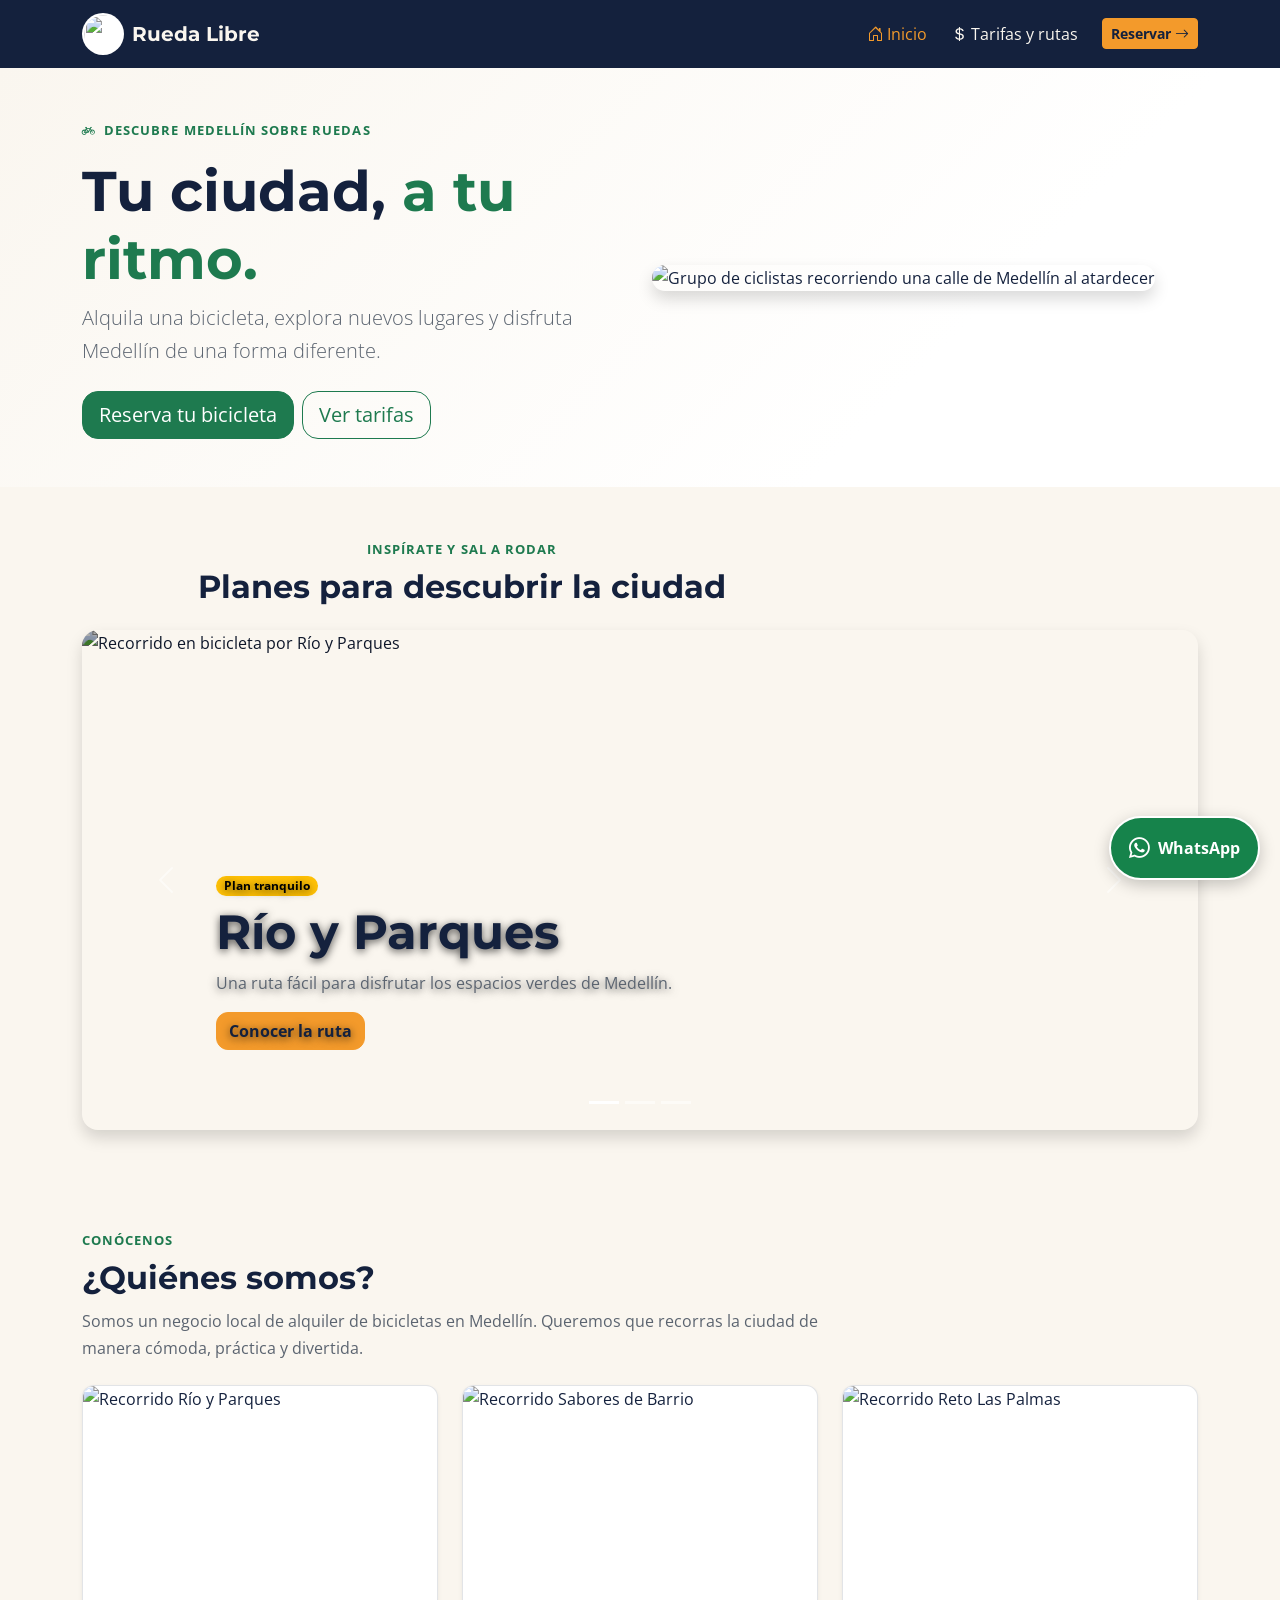
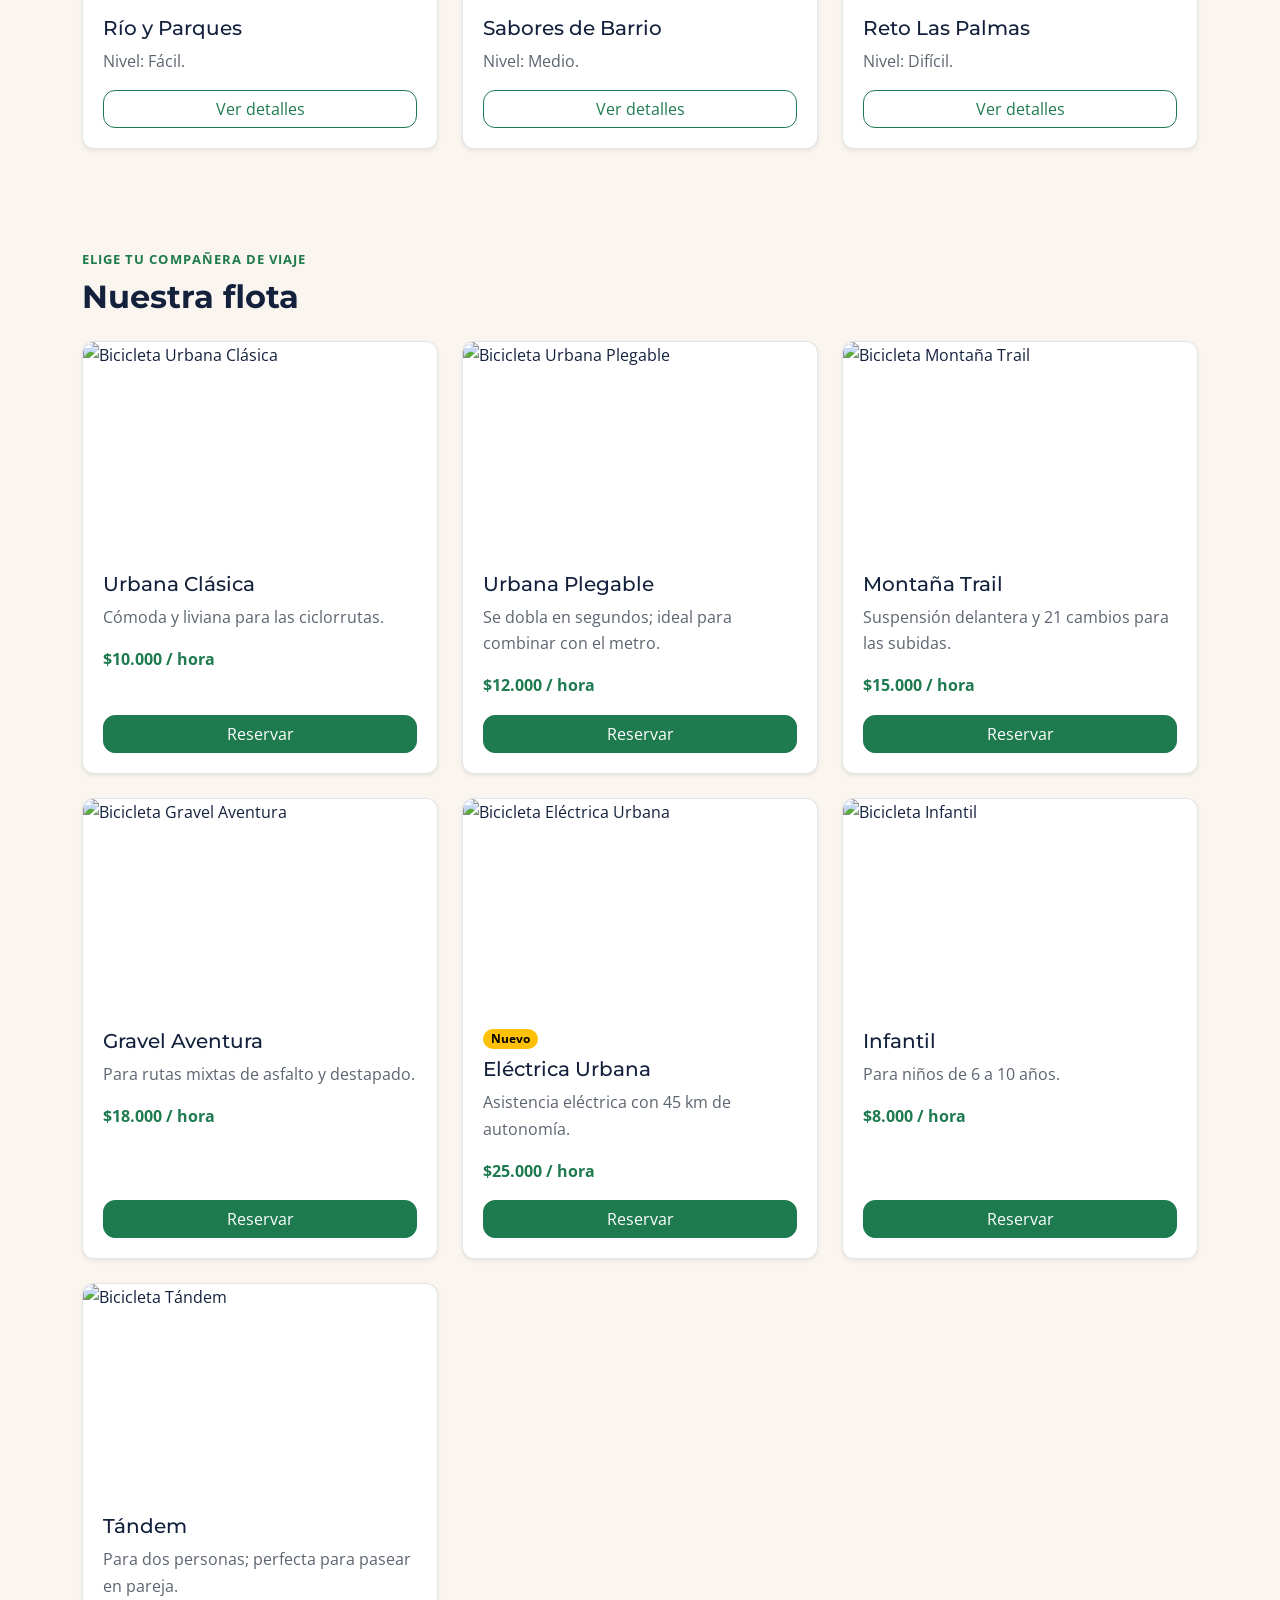
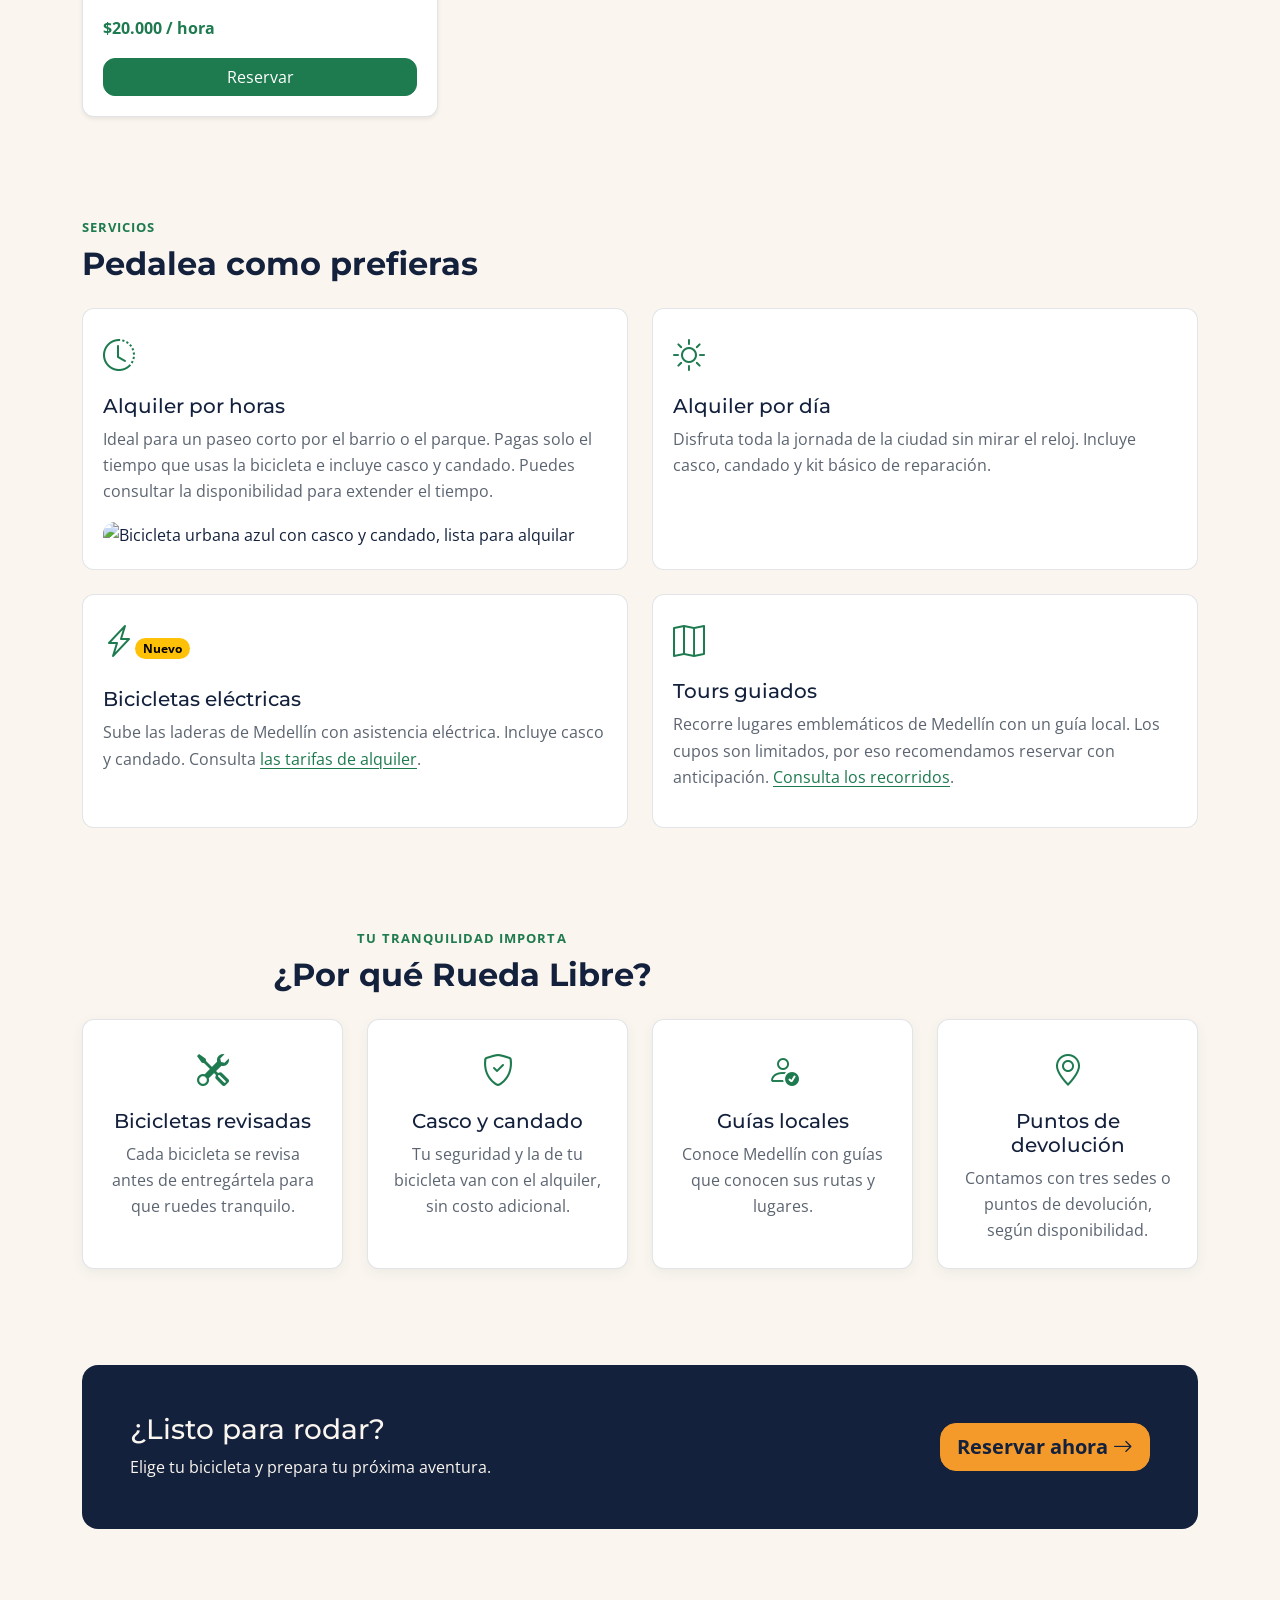
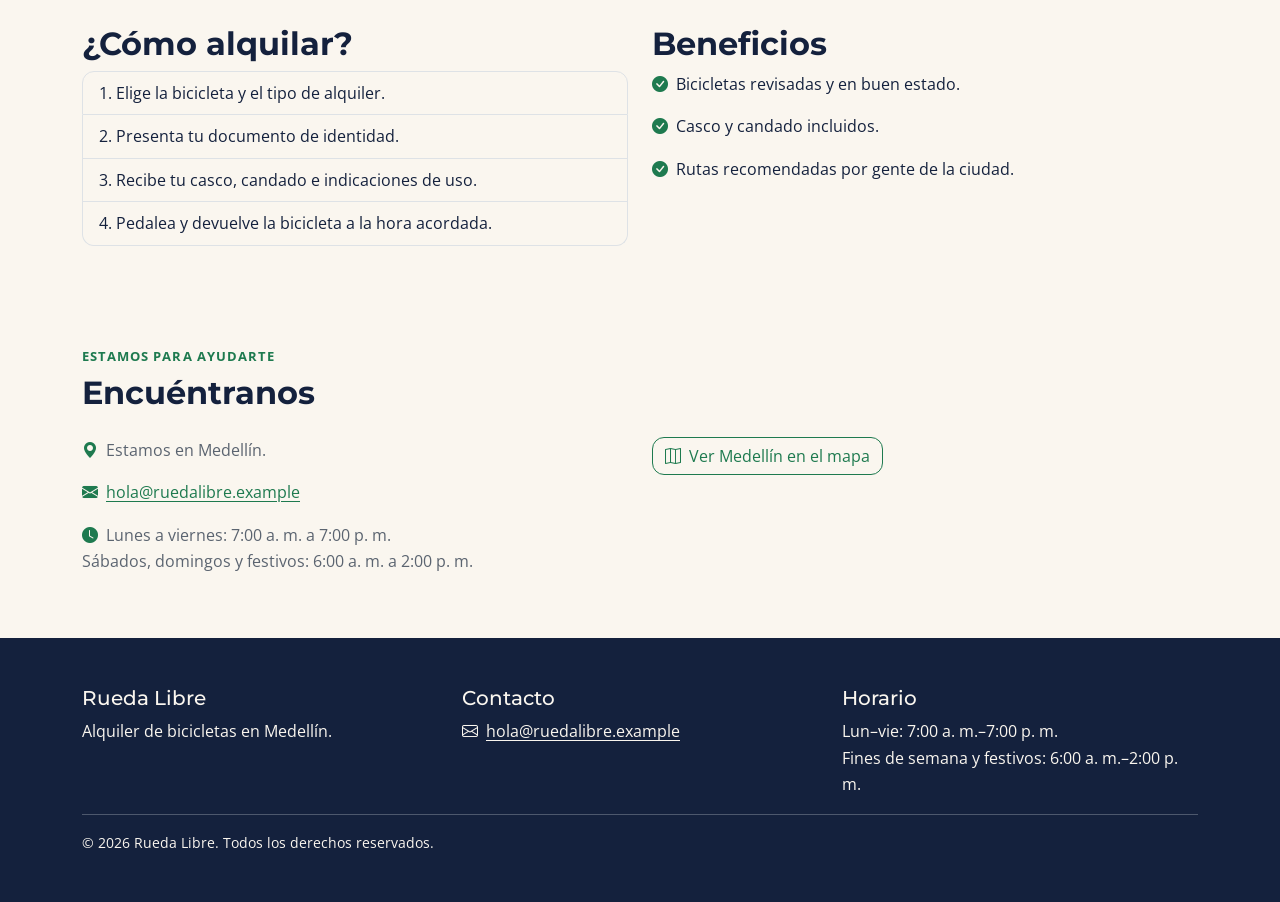
==== commit 476fc152: "hola" ====
--- a/index.html
+++ b/index.html
@@ -30,7 +30,7 @@
           <ul class="navbar-nav ms-auto align-items-lg-center gap-lg-2">
             <li class="nav-item"><a class="nav-link active" href="index.html" aria-current="page"><i class="bi bi-house-door me-1" aria-hidden="true"></i>Inicio</a></li>
             <li class="nav-item"><a class="nav-link" href="paginas/tarifas.html"><i class="bi bi-currency-dollar me-1" aria-hidden="true"></i>Tarifas y rutas</a></li>
-            <li class="nav-item"><a class="nav-link" href="paginas/reservas.html"><i class="bi bi-calendar-check me-1" aria-hidden="true"></i>Reservas</a></li>
+
             <li class="nav-item ms-lg-2"><a class="btn btn-naranja btn-sm" href="paginas/reservas.html">Reservar <i class="bi bi-arrow-right" aria-hidden="true"></i></a></li>
           </ul>
         </div>
--- a/styles.css
+++ b/styles.css
@@ -275,3 +275,268 @@
     padding: 0.7rem 0.9rem;
   }
 }
+
+:root {
+  --ruta-verde: #1E7A4F;
+  --pedal-naranja: #F39A2B;
+  --azul-noche: #14213D;
+  --crema: #FAF6EF;
+  --gris-asfalto: #5B6470;
+
+  /* Integración con Bootstrap */
+  --bs-primary: #1E7A4F;
+  --bs-primary-rgb: 30, 122, 79;
+  --bs-body-bg: #FAF6EF;
+  --bs-body-color: #14213D;
+  --bs-secondary-color: #5B6470;
+  --bs-link-color: #1E7A4F;
+  --bs-link-hover-color: #155C3B;
+}
+
+body {
+  background-color: var(--crema);
+  color: var(--azul-noche);
+}
+
+p,
+.text-muted {
+  color: var(--gris-asfalto);
+}
+
+h1, h2, h3, h4, h5, h6 {
+  color: var(--azul-noche);
+}
+
+a {
+  color: var(--ruta-verde);
+}
+
+a:hover {
+  color: #155C3B;
+}
+
+header,
+.navbar {
+  background-color: var(--azul-noche) !important;
+}
+
+.navbar .navbar-brand,
+.navbar .nav-link {
+  color: var(--crema);
+}
+
+.navbar .nav-link:hover,
+.navbar .nav-link.active {
+  color: var(--pedal-naranja);
+}
+
+.btn-primary {
+  --bs-btn-color: #fff;
+  --bs-btn-bg: var(--ruta-verde);
+  --bs-btn-border-color: var(--ruta-verde);
+  --bs-btn-hover-color: #fff;
+  --bs-btn-hover-bg: #155C3B;
+  --bs-btn-hover-border-color: #155C3B;
+}
+
+.btn-naranja,
+.btn-warning {
+  color: var(--azul-noche);
+  background-color: var(--pedal-naranja);
+  border-color: var(--pedal-naranja);
+  font-weight: 700;
+}
+
+.btn-naranja:hover,
+.btn-warning:hover {
+  color: var(--azul-noche);
+  background-color: #E58A18;
+  border-color: #E58A18;
+}
+
+.btn-outline-primary {
+  color: var(--ruta-verde);
+  border-color: var(--ruta-verde);
+}
+
+.btn-outline-primary:hover {
+  color: #fff;
+  background-color: var(--ruta-verde);
+  border-color: var(--ruta-verde);
+}
+
+.bg-dark {
+  background-color: var(--azul-noche) !important;
+}
+
+.text-light {
+  color: var(--crema) !important;
+}
+
+.bg-crema {
+  background-color: var(--crema) !important;
+}
+
+.bg-noche {
+  background-color: var(--azul-noche) !important;
+}
+
+.card,
+.benefit-card {
+  background-color: #fff;
+  border-color: rgba(20, 33, 61, 0.12);
+}
+
+.card-title {
+  color: var(--azul-noche);
+}
+
+.card-text {
+  color: var(--gris-asfalto);
+}
+
+.page-hero,
+.hero-section {
+  background-color: var(--crema);
+}
+
+.cta-panel {
+  background-color: var(--azul-noche);
+  color: var(--crema);
+}
+
+.cta-panel h2,
+.cta-panel p {
+  color: var(--crema);
+}
+
+.table thead th {
+  color: var(--crema);
+  background-color: var(--azul-noche);
+}
+
+.table {
+  --bs-table-bg: #fff;
+  --bs-table-color: var(--azul-noche);
+}
+
+.form-label {
+  color: var(--azul-noche);
+  font-weight: 600;
+}
+
+.form-control:focus,
+.form-select:focus {
+  border-color: var(--ruta-verde);
+  box-shadow: 0 0 0 0.25rem rgba(30, 122, 79, 0.2);
+}
+
+.site-footer {
+  background-color: var(--azul-noche);
+  color: var(--crema);
+}
+
+.site-footer h2,
+.site-footer p,
+.site-footer span,
+.site-footer a {
+  color: var(--crema);
+}
+
+
+.badge {
+  background-color: var(--ruta-verde);
+}
+
+.eyebrow,
+.feature-icon,
+.benefit-card > i {
+  color: var(--ruta-verde);
+}
+
+:focus-visible {
+  outline: 3px solid var(--pedal-naranja);
+  outline-offset: 3px;
+}
+/* TABLA DE PRECIOS */
+
+.tabla-precios-wrapper {
+    background-color: #fff;
+    border-radius: 16px;
+    overflow-x: auto;
+    box-shadow: 0 5px 20px rgba(20, 33, 61, 0.09);
+    margin: 30px 0;
+}
+
+.tabla-precios {
+    margin-bottom: 0;
+    min-width: 650px;
+}
+
+.tabla-precios thead th {
+    background-color: #14213D;
+    color: #FAF6EF;
+    padding: 22px 25px;
+    font-size: 16px;
+    font-weight: 600;
+    border: none;
+}
+
+.tabla-precios tbody td {
+    padding: 18px 25px;
+    color: #5B6470;
+    font-size: 15px;
+    border-bottom: 1px solid #eeeae3;
+}
+
+.tabla-precios tbody tr:last-child td {
+    border-bottom: none;
+}
+
+.tabla-precios tbody tr:hover {
+    background-color: #FAF6EF;
+}
+
+.bicicleta-info {
+    display: flex;
+    align-items: center;
+    gap: 15px;
+    min-width: 190px;
+}
+
+.bicicleta-info img {
+    width: 65px;
+    height: 55px;
+    object-fit: cover;
+    border-radius: 10px;
+}
+
+.bicicleta-info span {
+    color: #14213D;
+    font-weight: 600;
+}
+
+.precio-tabla {
+    display: inline-block;
+    background-color: #fff0dc;
+    color: #D9780C;
+    font-weight: 700;
+    font-size: 16px;
+    padding: 9px 15px;
+    border-radius: 8px;
+    white-space: nowrap;
+}
+
+.fila-destacada {
+    background-color: #FAF6EF;
+}
+
+.fila-destacada .bicicleta-info span {
+    color: #1E7A4F;
+}
+
+.nota-tarifas {
+    color: #5B6470;
+    font-size: 14px;
+    margin-top: 15px;
+}
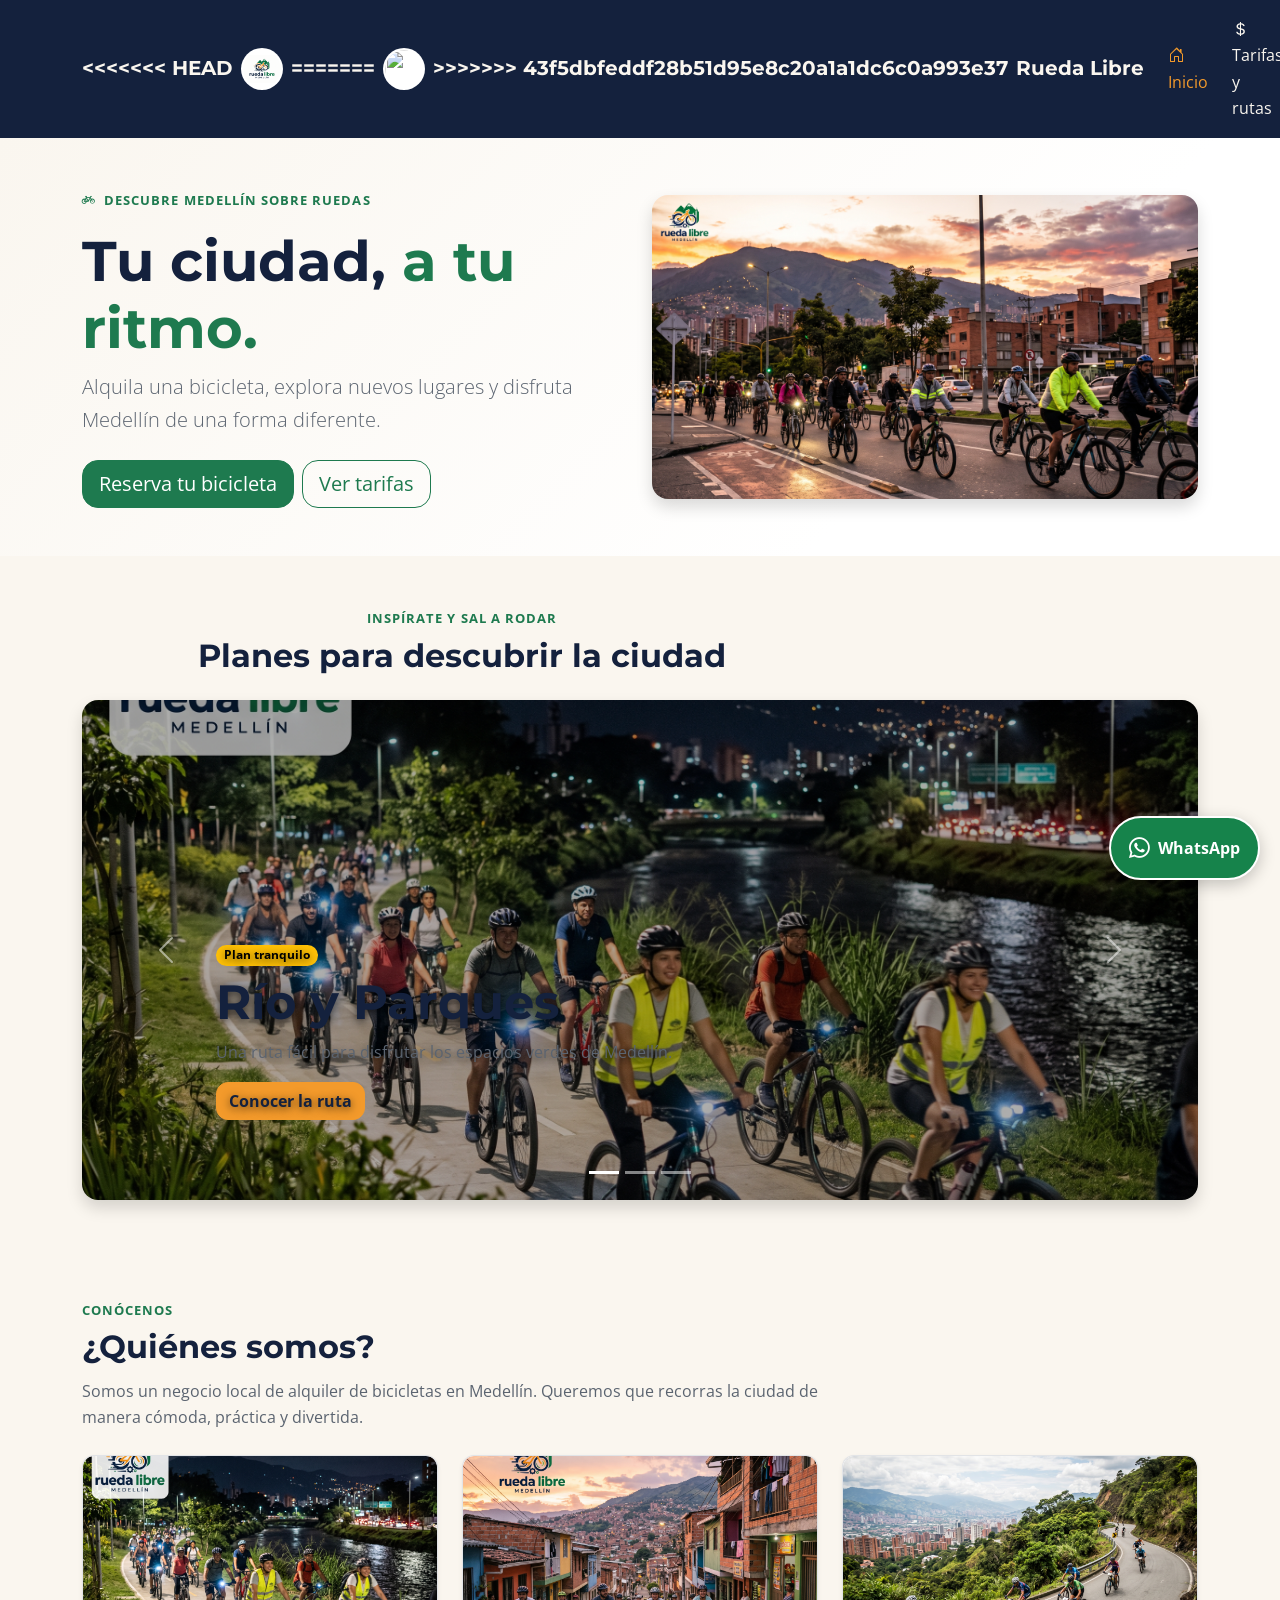
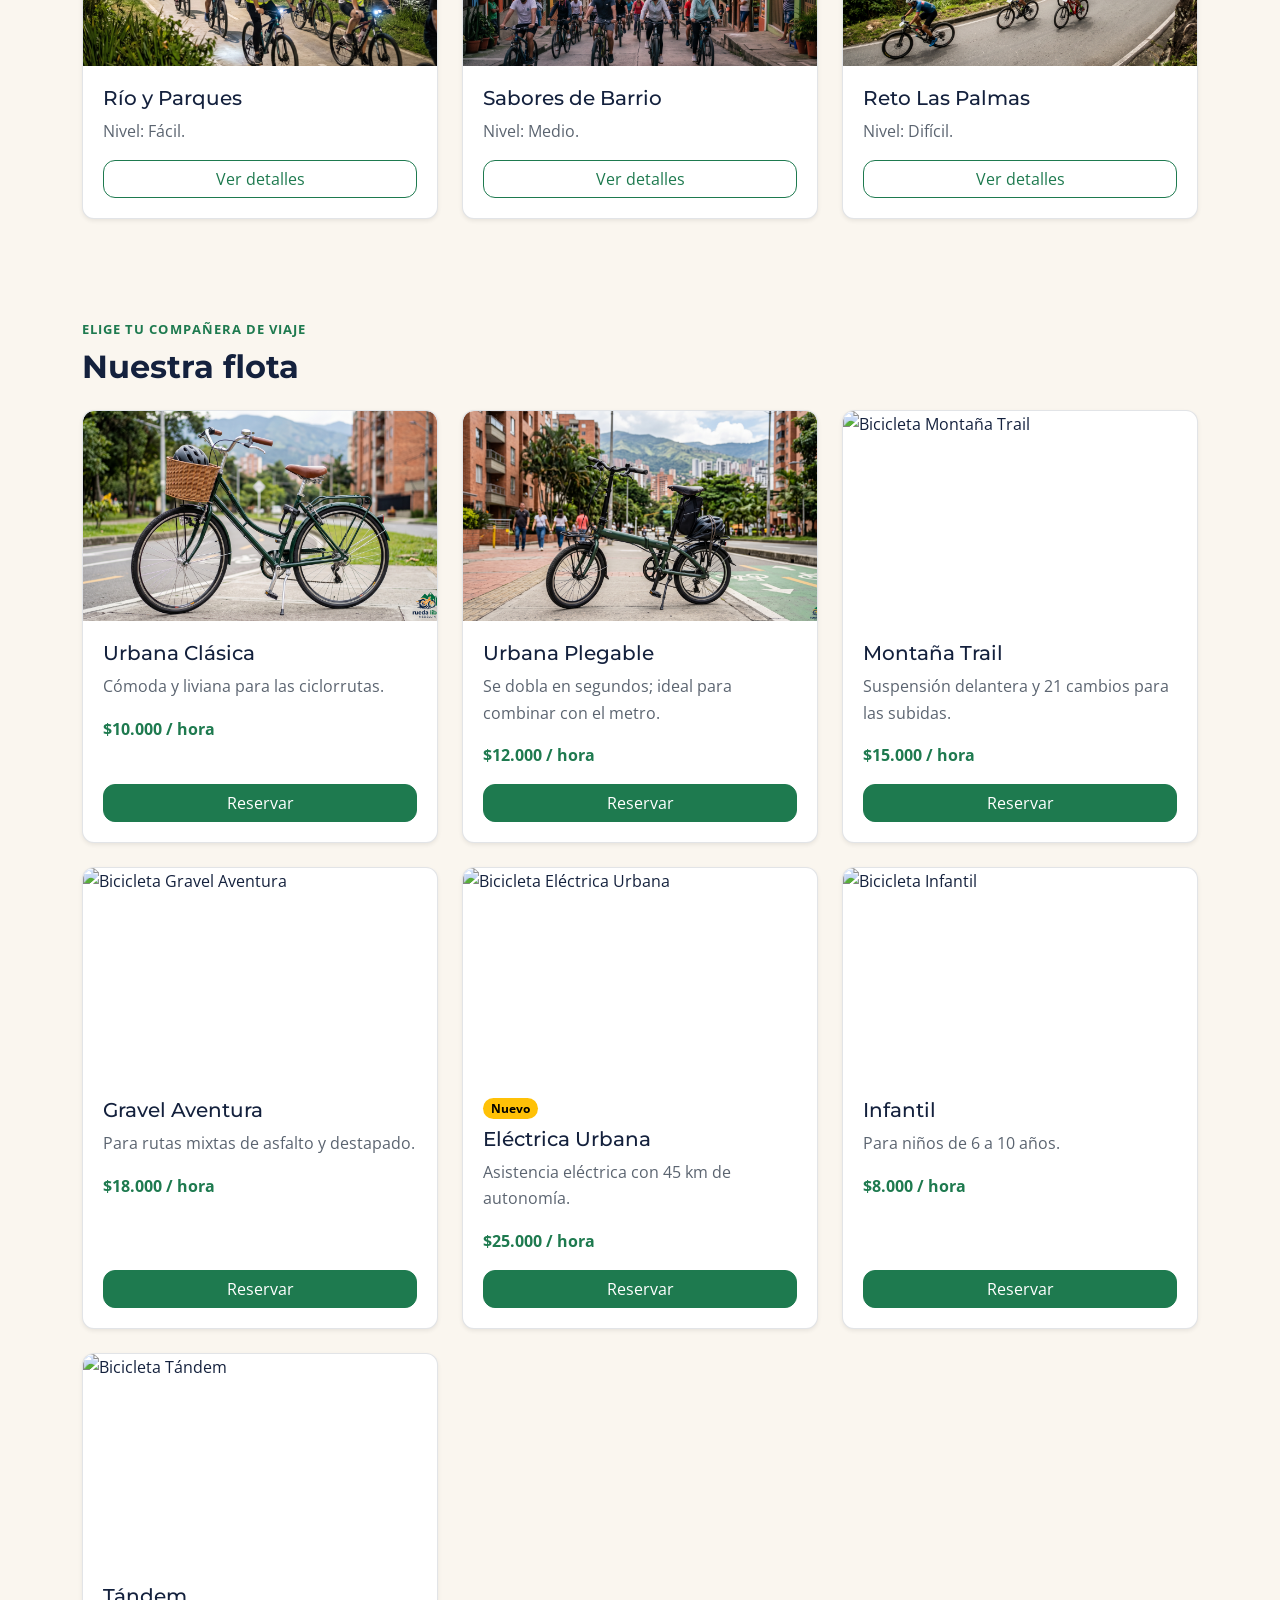
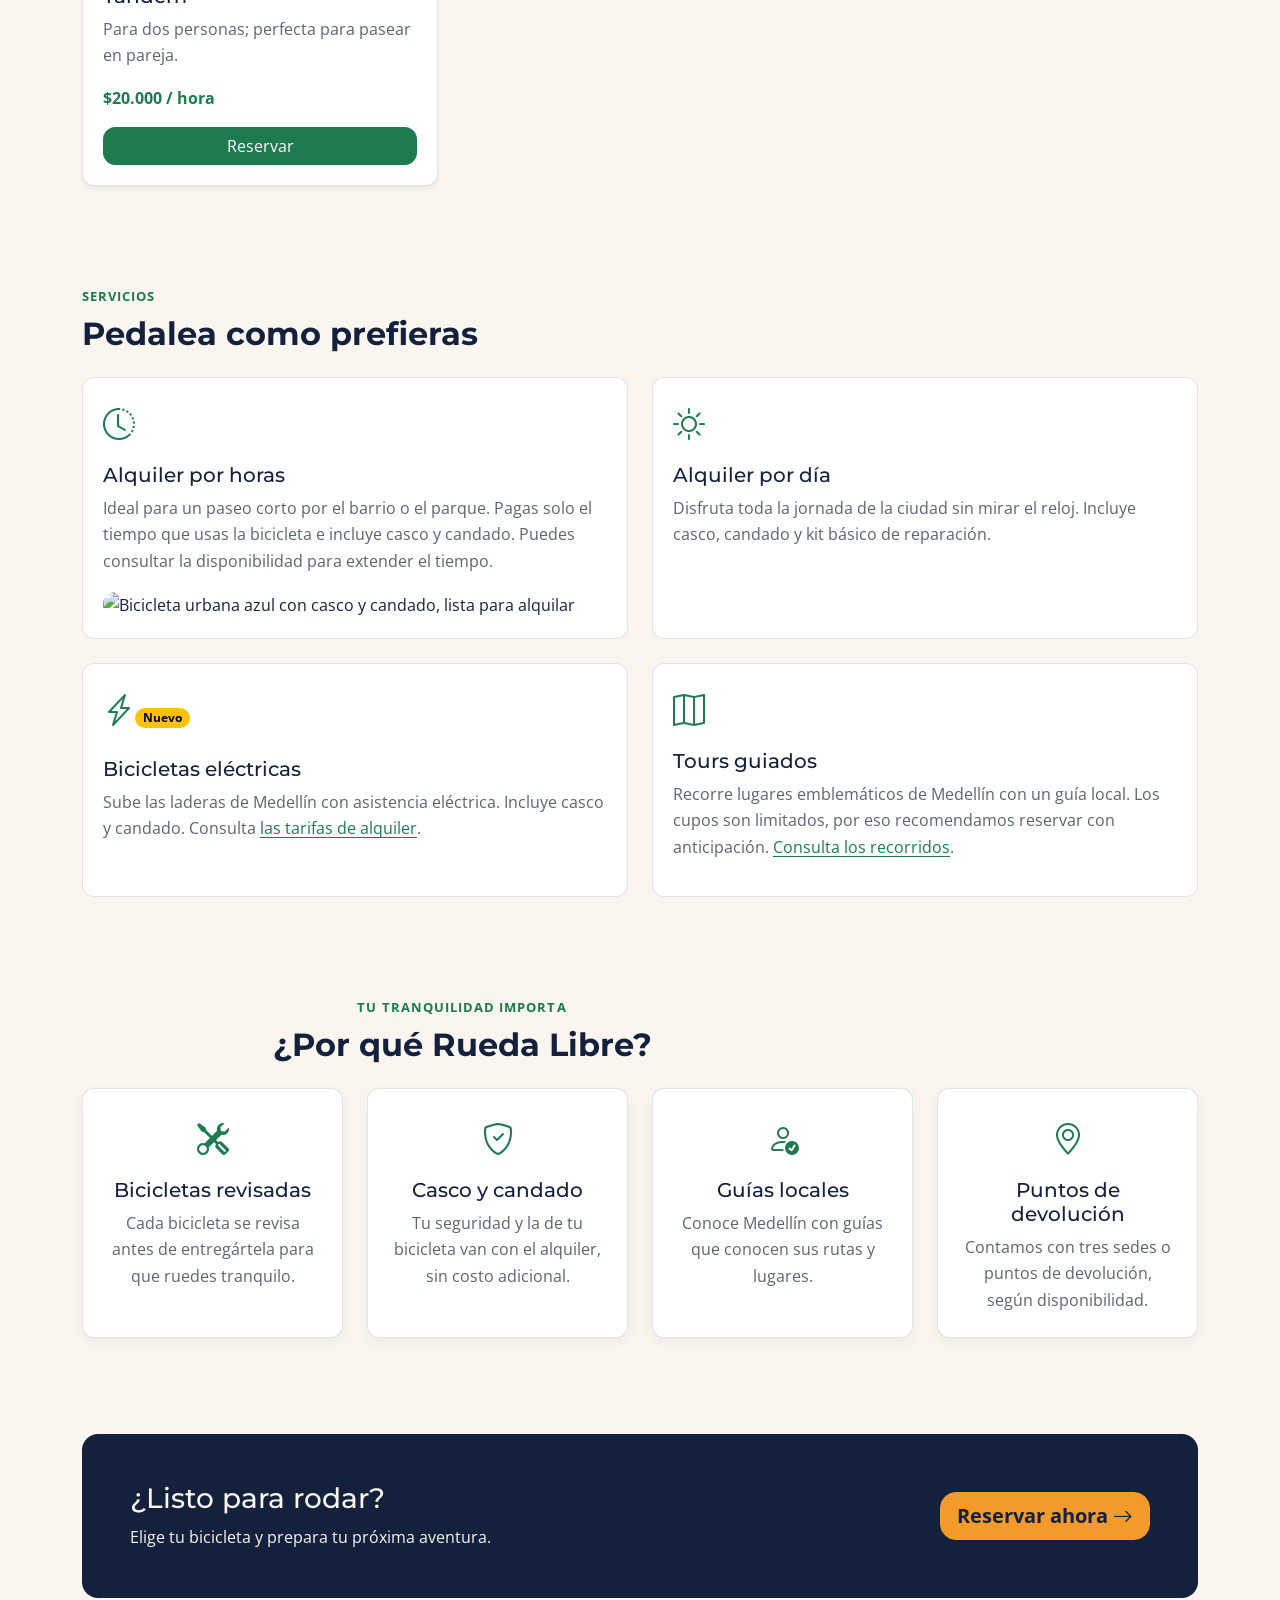
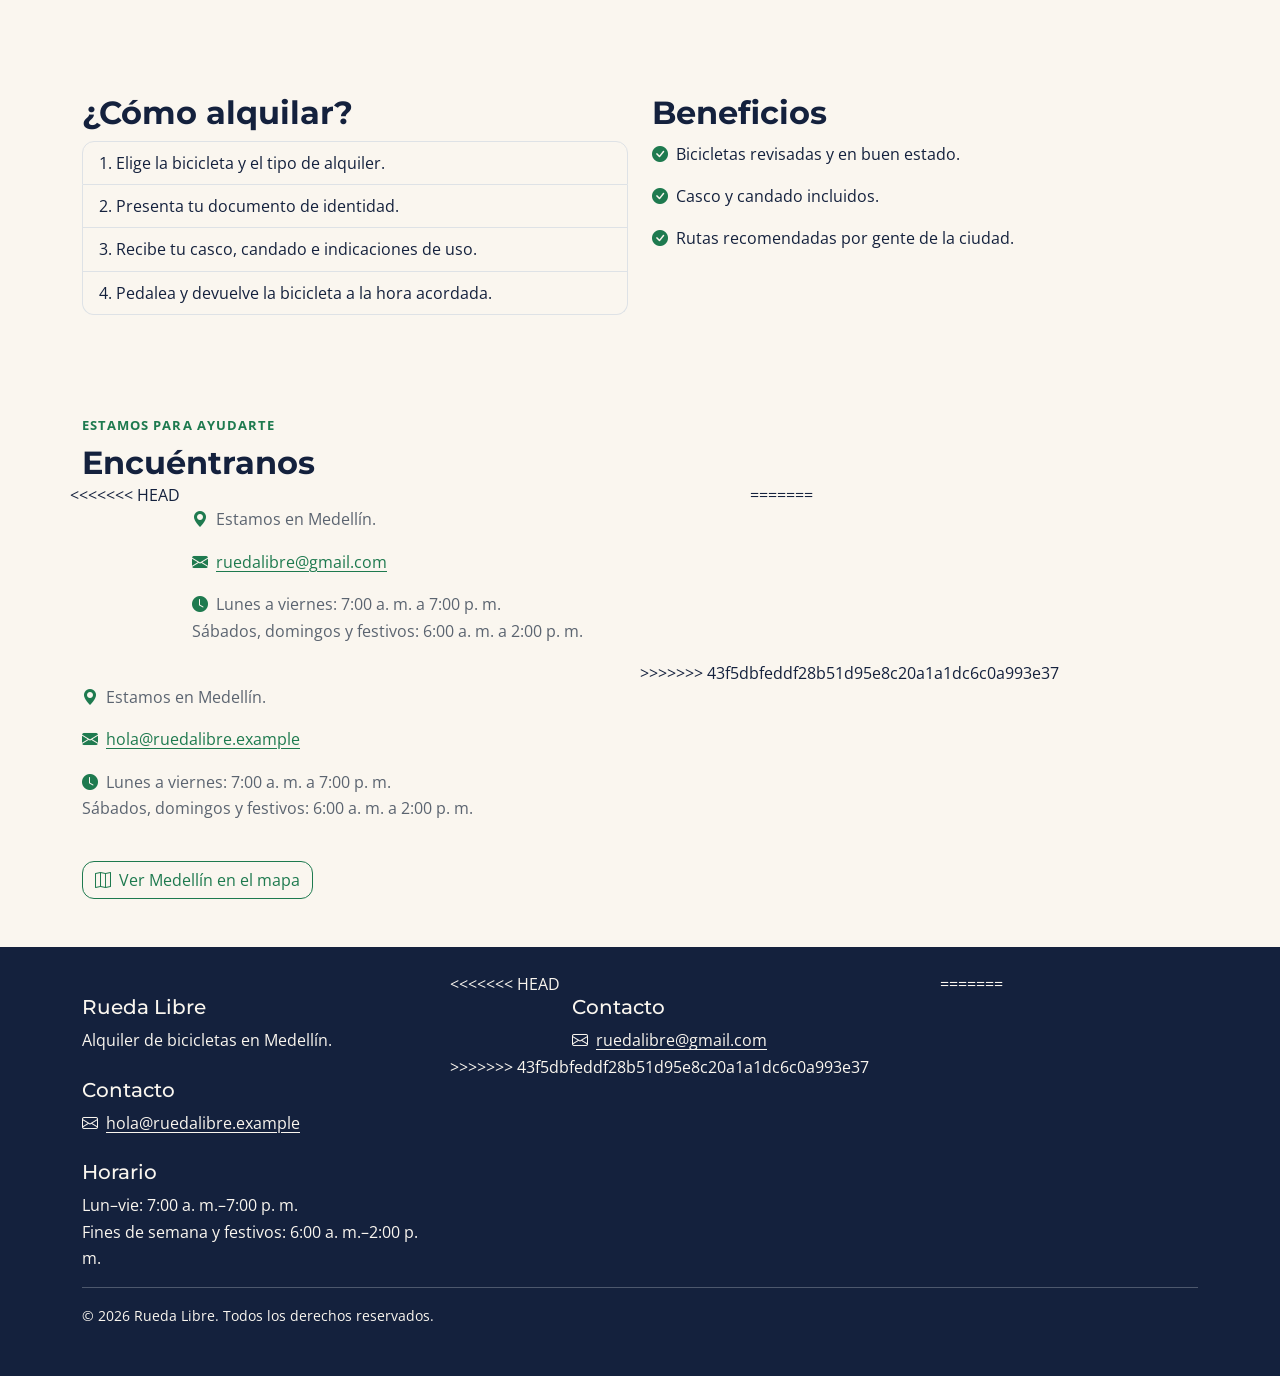
==== commit 7d4f7271: "Add files via upload" ====
--- a/index.html
+++ b/index.html
@@ -1,260 +1,272 @@
-<!DOCTYPE html>
-<html lang="es">
-<head>
-  <meta charset="UTF-8">
-  <meta name="viewport" content="width=device-width, initial-scale=1">
-  <meta name="description" content="Rueda Libre ofrece alquiler de bicicletas y recorridos guiados en Medellín.">
-  <title>Rueda Libre | Alquiler de bicicletas en Medellín</title>
-
-  <link rel="preconnect" href="https://fonts.googleapis.com">
-  <link rel="preconnect" href="https://fonts.gstatic.com" crossorigin>
-  <link href="https://fonts.googleapis.com/css2?family=Montserrat:wght@600;700&family=Open+Sans:wght@400;600;700&display=swap" rel="stylesheet">
-  <link href="https://cdn.jsdelivr.net/npm/bootstrap@5.3.8/dist/css/bootstrap.min.css" rel="stylesheet" integrity="sha384-sRIl4kxILFvY47J16cr9ZwB07vP4J8+LH7qKQnuqkuIAvNWLzeN8tE5YBujZqJLB" crossorigin="anonymous">
-  <link rel="stylesheet" href="https://cdn.jsdelivr.net/npm/bootstrap-icons@1.11.3/font/bootstrap-icons.min.css">
-  <link rel="stylesheet" href="styles.css">
-</head>
-<body>
-  <a class="visually-hidden-focusable skip-link" href="#contenido">Saltar al contenido</a>
-
-  <header>
-    <nav class="navbar navbar-expand-lg navbar-dark bg-noche sticky-top" aria-label="Menú principal">
-      <div class="container">
-        <a class="navbar-brand d-flex align-items-center gap-2 fw-bold" href="index.html">
-          <img src="img/logo.png" alt="" width="42" height="42" class="brand-logo">
-          <span>Rueda Libre</span>
-        </a>
-        <button class="navbar-toggler" type="button" data-bs-toggle="collapse" data-bs-target="#menuPrincipal" aria-controls="menuPrincipal" aria-expanded="false" aria-label="Abrir o cerrar el menú">
-          <span class="navbar-toggler-icon"></span>
-        </button>
-        <div class="collapse navbar-collapse" id="menuPrincipal">
-          <ul class="navbar-nav ms-auto align-items-lg-center gap-lg-2">
-            <li class="nav-item"><a class="nav-link active" href="index.html" aria-current="page"><i class="bi bi-house-door me-1" aria-hidden="true"></i>Inicio</a></li>
-            <li class="nav-item"><a class="nav-link" href="paginas/tarifas.html"><i class="bi bi-currency-dollar me-1" aria-hidden="true"></i>Tarifas y rutas</a></li>
-
-            <li class="nav-item ms-lg-2"><a class="btn btn-naranja btn-sm" href="paginas/reservas.html">Reservar <i class="bi bi-arrow-right" aria-hidden="true"></i></a></li>
-          </ul>
-        </div>
-      </div>
-    </nav>
-  </header>
-
-  <main id="contenido">
-    <section class="hero-section py-5">
-      <div class="container">
-        <div class="row align-items-center g-4">
-          <div class="col-lg-6">
-            <span class="eyebrow"><i class="bi bi-bicycle me-2" aria-hidden="true"></i>Descubre Medellín sobre ruedas</span>
-            <h1 class="display-4 fw-bold mt-3">Tu ciudad, <span class="text-verde">a tu ritmo.</span></h1>
-            <p class="lead">Alquila una bicicleta, explora nuevos lugares y disfruta Medellín de una forma diferente.</p>
-            <div class="d-flex flex-wrap gap-2 mt-4">
-              <a href="paginas/reservas.html" class="btn btn-primary btn-lg">Reserva tu bicicleta</a>
-              <a href="paginas/tarifas.html" class="btn btn-outline-primary btn-lg">Ver tarifas</a>
-            </div>
-          </div>
-          <div class="col-lg-6">
-            <img src="img/portada.jpg" alt="Grupo de ciclistas recorriendo una calle de Medellín al atardecer" class="img-fluid rounded-4 shadow hero-image">
-          </div>
-        </div>
-      </div>
-    </section>
-
-    <section class="py-5" aria-labelledby="promociones-titulo">
-      <div class="container">
-        <div class="section-heading text-center mb-4">
-          <span class="eyebrow">Inspírate y sal a rodar</span>
-          <h2 id="promociones-titulo">Planes para descubrir la ciudad</h2>
-        </div>
-        <div id="carouselPromociones" class="carousel slide carousel-fade rounded-4 overflow-hidden shadow" data-bs-ride="carousel" data-bs-interval="5000">
-          <div class="carousel-indicators">
-            <button type="button" data-bs-target="#carouselPromociones" data-bs-slide-to="0" class="active" aria-current="true" aria-label="Ver promoción 1: Río y Parques"></button>
-            <button type="button" data-bs-target="#carouselPromociones" data-bs-slide-to="1" aria-label="Ver promoción 2: Sabores de Barrio"></button>
-            <button type="button" data-bs-target="#carouselPromociones" data-bs-slide-to="2" aria-label="Ver promoción 3: Reto Las Palmas"></button>
-          </div>
-          <div class="carousel-inner">
-            <div class="carousel-item active">
-              <img src="img/rio-parques.jpg" class="d-block w-100 promo-image" alt="Recorrido en bicicleta por Río y Parques">
-              <div class="carousel-caption text-start">
-                <span class="badge text-bg-warning mb-2">Plan tranquilo</span>
-                <h3>Río y Parques</h3>
-                <p>Una ruta fácil para disfrutar los espacios verdes de Medellín.</p>
-                <a href="paginas/tarifas.html#tours" class="btn btn-naranja">Conocer la ruta</a>
-              </div>
-            </div>
-            <div class="carousel-item">
-              <img src="img/sabores-barrio.jpg" class="d-block w-100 promo-image" alt="Recorrido gastronómico Sabores de Barrio">
-              <div class="carousel-caption text-start">
-                <span class="badge text-bg-warning mb-2">Plan cultural</span>
-                <h3>Sabores de Barrio</h3>
-                <p>Conoce la ciudad y sus sabores en un recorrido de nivel medio.</p>
-                <a href="paginas/tarifas.html#tours" class="btn btn-naranja">Conocer la ruta</a>
-              </div>
-            </div>
-            <div class="carousel-item">
-              <img src="img/reto-palmas.jpg" class="d-block w-100 promo-image" alt="Ruta de ciclismo de montaña hacia Las Palmas">
-              <div class="carousel-caption text-start">
-                <span class="badge text-bg-warning mb-2">Plan desafiante</span>
-                <h3>Reto Las Palmas</h3>
-                <p>Una experiencia exigente para quienes buscan un desafío.</p>
-                <a href="paginas/tarifas.html#tours" class="btn btn-naranja">Conocer la ruta</a>
-              </div>
-            </div>
-          </div>
-          <button class="carousel-control-prev" type="button" data-bs-target="#carouselPromociones" data-bs-slide="prev" aria-label="Mostrar promoción anterior">
-            <span class="carousel-control-prev-icon" aria-hidden="true"></span>
-            <span class="visually-hidden">Anterior</span>
-          </button>
-          <button class="carousel-control-next" type="button" data-bs-target="#carouselPromociones" data-bs-slide="next" aria-label="Mostrar promoción siguiente">
-            <span class="carousel-control-next-icon" aria-hidden="true"></span>
-            <span class="visually-hidden">Siguiente</span>
-          </button>
-        </div>
-      </div>
-    </section>
-
-    <section class="py-5 bg-crema">
-      <div class="container">
-        <div class="section-heading mb-4">
-          <span class="eyebrow">Conócenos</span>
-          <h2>¿Quiénes somos?</h2>
-          <p class="mb-0">Somos un negocio local de alquiler de bicicletas en Medellín. Queremos que recorras la ciudad de manera cómoda, práctica y divertida.</p>
-        </div>
-        <div class="row g-4">
-          <div class="col-md-4">
-            <article class="card h-100 shadow-sm">
-              <img src="img/rio-parques.jpg" class="card-img-top card-image" alt="Recorrido Río y Parques">
-              <div class="card-body d-flex flex-column">
-                <h3 class="h5 card-title">Río y Parques</h3>
-                <p class="card-text">Nivel: Fácil.</p>
-                <a href="paginas/tarifas.html#tours" class="btn btn-outline-primary mt-auto">Ver detalles</a>
-              </div>
-            </article>
-          </div>
-          <div class="col-md-4">
-            <article class="card h-100 shadow-sm">
-              <img src="img/sabores-barrio.jpg" class="card-img-top card-image" alt="Recorrido Sabores de Barrio">
-              <div class="card-body d-flex flex-column">
-                <h3 class="h5 card-title">Sabores de Barrio</h3>
-                <p class="card-text">Nivel: Medio.</p>
-                <a href="paginas/tarifas.html#tours" class="btn btn-outline-primary mt-auto">Ver detalles</a>
-              </div>
-            </article>
-          </div>
-          <div class="col-md-4">
-            <article class="card h-100 shadow-sm">
-              <img src="img/reto-palmas.jpg" class="card-img-top card-image" alt="Recorrido Reto Las Palmas">
-              <div class="card-body d-flex flex-column">
-                <h3 class="h5 card-title">Reto Las Palmas</h3>
-                <p class="card-text">Nivel: Difícil.</p>
-                <a href="paginas/tarifas.html#tours" class="btn btn-outline-primary mt-auto">Ver detalles</a>
-              </div>
-            </article>
-          </div>
-        </div>
-      </div>
-    </section>
-
-    <section class="py-5">
-      <div class="container">
-        <div class="section-heading mb-4">
-          <span class="eyebrow">Elige tu compañera de viaje</span>
-          <h2>Nuestra flota</h2>
-        </div>
-        <div class="row row-cols-1 row-cols-sm-2 row-cols-lg-3 g-4">
-          <div class="col"><article class="card h-100 shadow-sm"><img src="img/urbana-clasica.jpg" class="card-img-top card-image" alt="Bicicleta Urbana Clásica"><div class="card-body d-flex flex-column"><h3 class="h5">Urbana Clásica</h3><p>Cómoda y liviana para las ciclorrutas.</p><p class="fw-bold text-verde">$10.000 / hora</p><a href="paginas/reservas.html" class="btn btn-primary mt-auto">Reservar</a></div></article></div>
-          <div class="col"><article class="card h-100 shadow-sm"><img src="img/urbana-plegable.jpg" class="card-img-top card-image" alt="Bicicleta Urbana Plegable"><div class="card-body d-flex flex-column"><h3 class="h5">Urbana Plegable</h3><p>Se dobla en segundos; ideal para combinar con el metro.</p><p class="fw-bold text-verde">$12.000 / hora</p><a href="paginas/reservas.html" class="btn btn-primary mt-auto">Reservar</a></div></article></div>
-          <div class="col"><article class="card h-100 shadow-sm"><img src="img/montana-trail.jpg" class="card-img-top card-image" alt="Bicicleta Montaña Trail"><div class="card-body d-flex flex-column"><h3 class="h5">Montaña Trail</h3><p>Suspensión delantera y 21 cambios para las subidas.</p><p class="fw-bold text-verde">$15.000 / hora</p><a href="paginas/reservas.html" class="btn btn-primary mt-auto">Reservar</a></div></article></div>
-          <div class="col"><article class="card h-100 shadow-sm"><img src="img/gravel-aventura.jpg" class="card-img-top card-image" alt="Bicicleta Gravel Aventura"><div class="card-body d-flex flex-column"><h3 class="h5">Gravel Aventura</h3><p>Para rutas mixtas de asfalto y destapado.</p><p class="fw-bold text-verde">$18.000 / hora</p><a href="paginas/reservas.html" class="btn btn-primary mt-auto">Reservar</a></div></article></div>
-          <div class="col"><article class="card h-100 shadow-sm"><img src="img/electrica-urbana.jpg" class="card-img-top card-image" alt="Bicicleta Eléctrica Urbana"><div class="card-body d-flex flex-column"><span class="badge text-bg-warning align-self-start mb-2">Nuevo</span><h3 class="h5">Eléctrica Urbana</h3><p>Asistencia eléctrica con 45 km de autonomía.</p><p class="fw-bold text-verde">$25.000 / hora</p><a href="paginas/reservas.html" class="btn btn-primary mt-auto">Reservar</a></div></article></div>
-          <div class="col"><article class="card h-100 shadow-sm"><img src="img/infantil.jpg" class="card-img-top card-image" alt="Bicicleta Infantil"><div class="card-body d-flex flex-column"><h3 class="h5">Infantil</h3><p>Para niños de 6 a 10 años.</p><p class="fw-bold text-verde">$8.000 / hora</p><a href="paginas/reservas.html" class="btn btn-primary mt-auto">Reservar</a></div></article></div>
-          <div class="col"><article class="card h-100 shadow-sm"><img src="img/tandem.jpg" class="card-img-top card-image" alt="Bicicleta Tándem"><div class="card-body d-flex flex-column"><h3 class="h5">Tándem</h3><p>Para dos personas; perfecta para pasear en pareja.</p><p class="fw-bold text-verde">$20.000 / hora</p><a href="paginas/reservas.html" class="btn btn-primary mt-auto">Reservar</a></div></article></div>
-        </div>
-      </div>
-    </section>
-
-    <section class="py-5 bg-crema">
-      <div class="container">
-        <div class="section-heading mb-4"><span class="eyebrow">Servicios</span><h2>Pedalea como prefieras</h2></div>
-        <div class="row row-cols-1 row-cols-md-2 g-4">
-          <div class="col"><article class="card h-100"><div class="card-body"><i class="bi bi-clock-history feature-icon" aria-hidden="true"></i><h3 class="h5">Alquiler por horas</h3><p>Ideal para un paseo corto por el barrio o el parque. Pagas solo el tiempo que usas la bicicleta e incluye casco y candado. Puedes consultar la disponibilidad para extender el tiempo.</p><img src="img/bicicleta.jpg" alt="Bicicleta urbana azul con casco y candado, lista para alquilar" class="img-fluid rounded"></div></article></div>
-          <div class="col"><article class="card h-100"><div class="card-body"><i class="bi bi-sun feature-icon" aria-hidden="true"></i><h3 class="h5">Alquiler por día</h3><p>Disfruta toda la jornada de la ciudad sin mirar el reloj. Incluye casco, candado y kit básico de reparación.</p></div></article></div>
-          <div class="col"><article class="card h-100"><div class="card-body"><i class="bi bi-lightning-charge feature-icon" aria-hidden="true"></i><span class="badge text-bg-warning">Nuevo</span><h3 class="h5 mt-2">Bicicletas eléctricas</h3><p>Sube las laderas de Medellín con asistencia eléctrica. Incluye casco y candado. Consulta <a href="paginas/tarifas.html">las tarifas de alquiler</a>.</p></div></article></div>
-          <div class="col"><article class="card h-100"><div class="card-body"><i class="bi bi-map feature-icon" aria-hidden="true"></i><h3 class="h5">Tours guiados</h3><p>Recorre lugares emblemáticos de Medellín con un guía local. Los cupos son limitados, por eso recomendamos reservar con anticipación. <a href="paginas/tarifas.html#tours">Consulta los recorridos</a>.</p></div></article></div>
-        </div>
-      </div>
-    </section>
-
-    <section class="py-5">
-      <div class="container">
-        <div class="section-heading text-center mb-4"><span class="eyebrow">Tu tranquilidad importa</span><h2>¿Por qué Rueda Libre?</h2></div>
-        <div class="row row-cols-1 row-cols-md-2 row-cols-lg-4 g-4">
-          <div class="col"><article class="benefit-card h-100"><i class="bi bi-tools" aria-hidden="true"></i><h3 class="h5">Bicicletas revisadas</h3><p>Cada bicicleta se revisa antes de entregártela para que ruedes tranquilo.</p></article></div>
-          <div class="col"><article class="benefit-card h-100"><i class="bi bi-shield-check" aria-hidden="true"></i><h3 class="h5">Casco y candado</h3><p>Tu seguridad y la de tu bicicleta van con el alquiler, sin costo adicional.</p></article></div>
-          <div class="col"><article class="benefit-card h-100"><i class="bi bi-person-check" aria-hidden="true"></i><h3 class="h5">Guías locales</h3><p>Conoce Medellín con guías que conocen sus rutas y lugares.</p></article></div>
-          <div class="col"><article class="benefit-card h-100"><i class="bi bi-geo-alt" aria-hidden="true"></i><h3 class="h5">Puntos de devolución</h3><p>Contamos con tres sedes o puntos de devolución, según disponibilidad.</p></article></div>
-        </div>
-      </div>
-    </section>
-
-    <section class="py-5">
-      <div class="container">
-        <div class="cta-panel rounded-4 p-4 p-md-5 text-center text-md-start d-md-flex align-items-center justify-content-between gap-3">
-          <div><h2 class="h3 mb-2">¿Listo para rodar?</h2><p class="mb-md-0">Elige tu bicicleta y prepara tu próxima aventura.</p></div>
-          <a href="paginas/reservas.html" class="btn btn-naranja btn-lg flex-shrink-0">Reservar ahora <i class="bi bi-arrow-right" aria-hidden="true"></i></a>
-        </div>
-      </div>
-    </section>
-
-    <section class="py-5 bg-crema">
-      <div class="container">
-        <div class="row g-4">
-          <div class="col-md-6">
-            <h2>¿Cómo alquilar?</h2>
-            <ol class="list-group list-group-numbered">
-              <li class="list-group-item">Elige la bicicleta y el tipo de alquiler.</li>
-              <li class="list-group-item">Presenta tu documento de identidad.</li>
-              <li class="list-group-item">Recibe tu casco, candado e indicaciones de uso.</li>
-              <li class="list-group-item">Pedalea y devuelve la bicicleta a la hora acordada.</li>
-            </ol>
-          </div>
-          <div class="col-md-6">
-            <h2>Beneficios</h2>
-            <ul class="list-unstyled">
-              <li class="mb-3"><i class="bi bi-check-circle-fill text-verde me-2" aria-hidden="true"></i>Bicicletas revisadas y en buen estado.</li>
-              <li class="mb-3"><i class="bi bi-check-circle-fill text-verde me-2" aria-hidden="true"></i>Casco y candado incluidos.</li>
-              <li class="mb-3"><i class="bi bi-check-circle-fill text-verde me-2" aria-hidden="true"></i>Rutas recomendadas por gente de la ciudad.</li>
-            </ul>
-          </div>
-        </div>
-      </div>
-    </section>
-
-    <section id="encuentranos" class="py-5">
-      <div class="container">
-        <div class="section-heading mb-4"><span class="eyebrow">Estamos para ayudarte</span><h2>Encuéntranos</h2></div>
-        <div class="row g-4">
-          <div class="col-md-6"><p><i class="bi bi-geo-alt-fill text-verde me-2" aria-hidden="true"></i>Estamos en Medellín.</p><p><i class="bi bi-envelope-fill text-verde me-2" aria-hidden="true"></i><a href="mailto:hola@ruedalibre.example">hola@ruedalibre.example</a></p><p><i class="bi bi-clock-fill text-verde me-2" aria-hidden="true"></i>Lunes a viernes: 7:00 a. m. a 7:00 p. m.<br>Sábados, domingos y festivos: 6:00 a. m. a 2:00 p. m.</p></div>
-          <div class="col-md-6"><a class="btn btn-outline-primary" href="https://www.google.com/maps/search/?api=1&query=Medell%C3%ADn" target="_blank" rel="noopener noreferrer"><i class="bi bi-map me-2" aria-hidden="true"></i>Ver Medellín en el mapa</a></div>
-        </div>
-      </div>
-    </section>
-  </main>
-
-  <footer class="site-footer py-5">
-    <div class="container">
-      <div class="row g-4">
-        <div class="col-md-4"><h2 class="h5">Rueda Libre</h2><p class="mb-0">Alquiler de bicicletas en Medellín.</p></div>
-        <div class="col-md-4"><h2 class="h5">Contacto</h2><p class="mb-0"><i class="bi bi-envelope me-2" aria-hidden="true"></i><a href="mailto:hola@ruedalibre.example">hola@ruedalibre.example</a></p></div>
-        <div class="col-md-4"><h2 class="h5">Horario</h2><p class="mb-0">Lun–vie: 7:00 a. m.–7:00 p. m.<br>Fines de semana y festivos: 6:00 a. m.–2:00 p. m.</p></div>
-      </div>
-      <hr class="border-light opacity-25">
-      <p class="mb-0 small">&copy; 2026 Rueda Libre. Todos los derechos reservados.</p>
-    </div>
-  </footer>
-
-  <a class="whatsapp-button" href="https://wa.me/573000000000" target="_blank" rel="noopener noreferrer" aria-label="Contactar a Rueda Libre por WhatsApp">
-    <i class="bi bi-whatsapp" aria-hidden="true"></i><span>WhatsApp</span>
-  </a>
-
-  <script src="https://cdn.jsdelivr.net/npm/bootstrap@5.3.8/dist/js/bootstrap.bundle.min.js" integrity="sha384-FKyoEForCGlyvwx9Hj09JcYn3nv7wiPVlz7YYwJrWVcXK/BmnVDxM+D2scQbITxI" crossorigin="anonymous"></script>
-</body>
+<!DOCTYPE html>
+<html lang="es">
+<head>
+  <meta charset="UTF-8">
+  <meta name="viewport" content="width=device-width, initial-scale=1">
+  <meta name="description" content="Rueda Libre ofrece alquiler de bicicletas y recorridos guiados en Medellín.">
+  <title>Rueda Libre | Alquiler de bicicletas en Medellín</title>
+
+  <link rel="preconnect" href="https://fonts.googleapis.com">
+  <link rel="preconnect" href="https://fonts.gstatic.com" crossorigin>
+  <link href="https://fonts.googleapis.com/css2?family=Montserrat:wght@600;700&family=Open+Sans:wght@400;600;700&display=swap" rel="stylesheet">
+  <link href="https://cdn.jsdelivr.net/npm/bootstrap@5.3.8/dist/css/bootstrap.min.css" rel="stylesheet" integrity="sha384-sRIl4kxILFvY47J16cr9ZwB07vP4J8+LH7qKQnuqkuIAvNWLzeN8tE5YBujZqJLB" crossorigin="anonymous">
+  <link rel="stylesheet" href="https://cdn.jsdelivr.net/npm/bootstrap-icons@1.11.3/font/bootstrap-icons.min.css">
+  <link rel="stylesheet" href="styles.css">
+</head>
+<body>
+  <a class="visually-hidden-focusable skip-link" href="#contenido">Saltar al contenido</a>
+
+  <header>
+    <nav class="navbar navbar-expand-lg navbar-dark bg-noche sticky-top" aria-label="Menú principal">
+      <div class="container">
+        <a class="navbar-brand d-flex align-items-center gap-2 fw-bold" href="index.html">
+<<<<<<< HEAD
+          <img src="img/logo.jpg" alt="" width="42" height="42" class="brand-logo">
+=======
+          <img src="img/logo.png" alt="" width="42" height="42" class="brand-logo">
+>>>>>>> 43f5dbfeddf28b51d95e8c20a1a1dc6c0a993e37
+          <span>Rueda Libre</span>
+        </a>
+        <button class="navbar-toggler" type="button" data-bs-toggle="collapse" data-bs-target="#menuPrincipal" aria-controls="menuPrincipal" aria-expanded="false" aria-label="Abrir o cerrar el menú">
+          <span class="navbar-toggler-icon"></span>
+        </button>
+        <div class="collapse navbar-collapse" id="menuPrincipal">
+          <ul class="navbar-nav ms-auto align-items-lg-center gap-lg-2">
+            <li class="nav-item"><a class="nav-link active" href="index.html" aria-current="page"><i class="bi bi-house-door me-1" aria-hidden="true"></i>Inicio</a></li>
+            <li class="nav-item"><a class="nav-link" href="paginas/tarifas.html"><i class="bi bi-currency-dollar me-1" aria-hidden="true"></i>Tarifas y rutas</a></li>
+
+            <li class="nav-item ms-lg-2"><a class="btn btn-naranja btn-sm" href="paginas/reservas.html">Reservar <i class="bi bi-arrow-right" aria-hidden="true"></i></a></li>
+          </ul>
+        </div>
+      </div>
+    </nav>
+  </header>
+
+  <main id="contenido">
+    <section class="hero-section py-5">
+      <div class="container">
+        <div class="row align-items-center g-4">
+          <div class="col-lg-6">
+            <span class="eyebrow"><i class="bi bi-bicycle me-2" aria-hidden="true"></i>Descubre Medellín sobre ruedas</span>
+            <h1 class="display-4 fw-bold mt-3">Tu ciudad, <span class="text-verde">a tu ritmo.</span></h1>
+            <p class="lead">Alquila una bicicleta, explora nuevos lugares y disfruta Medellín de una forma diferente.</p>
+            <div class="d-flex flex-wrap gap-2 mt-4">
+              <a href="paginas/reservas.html" class="btn btn-primary btn-lg">Reserva tu bicicleta</a>
+              <a href="paginas/tarifas.html" class="btn btn-outline-primary btn-lg">Ver tarifas</a>
+            </div>
+          </div>
+          <div class="col-lg-6">
+            <img src="img/portada.jpg" alt="Grupo de ciclistas recorriendo una calle de Medellín al atardecer" class="img-fluid rounded-4 shadow hero-image">
+          </div>
+        </div>
+      </div>
+    </section>
+
+    <section class="py-5" aria-labelledby="promociones-titulo">
+      <div class="container">
+        <div class="section-heading text-center mb-4">
+          <span class="eyebrow">Inspírate y sal a rodar</span>
+          <h2 id="promociones-titulo">Planes para descubrir la ciudad</h2>
+        </div>
+        <div id="carouselPromociones" class="carousel slide carousel-fade rounded-4 overflow-hidden shadow" data-bs-ride="carousel" data-bs-interval="5000">
+          <div class="carousel-indicators">
+            <button type="button" data-bs-target="#carouselPromociones" data-bs-slide-to="0" class="active" aria-current="true" aria-label="Ver promoción 1: Río y Parques"></button>
+            <button type="button" data-bs-target="#carouselPromociones" data-bs-slide-to="1" aria-label="Ver promoción 2: Sabores de Barrio"></button>
+            <button type="button" data-bs-target="#carouselPromociones" data-bs-slide-to="2" aria-label="Ver promoción 3: Reto Las Palmas"></button>
+          </div>
+          <div class="carousel-inner">
+            <div class="carousel-item active">
+              <img src="img/rio-parques.jpg" class="d-block w-100 promo-image" alt="Recorrido en bicicleta por Río y Parques">
+              <div class="carousel-caption text-start">
+                <span class="badge text-bg-warning mb-2">Plan tranquilo</span>
+                <h3>Río y Parques</h3>
+                <p>Una ruta fácil para disfrutar los espacios verdes de Medellín.</p>
+                <a href="paginas/tarifas.html#tours" class="btn btn-naranja">Conocer la ruta</a>
+              </div>
+            </div>
+            <div class="carousel-item">
+              <img src="img/sabores-barrio.jpg" class="d-block w-100 promo-image" alt="Recorrido gastronómico Sabores de Barrio">
+              <div class="carousel-caption text-start">
+                <span class="badge text-bg-warning mb-2">Plan cultural</span>
+                <h3>Sabores de Barrio</h3>
+                <p>Conoce la ciudad y sus sabores en un recorrido de nivel medio.</p>
+                <a href="paginas/tarifas.html#tours" class="btn btn-naranja">Conocer la ruta</a>
+              </div>
+            </div>
+            <div class="carousel-item">
+              <img src="img/reto-palmas.jpg" class="d-block w-100 promo-image" alt="Ruta de ciclismo de montaña hacia Las Palmas">
+              <div class="carousel-caption text-start">
+                <span class="badge text-bg-warning mb-2">Plan desafiante</span>
+                <h3>Reto Las Palmas</h3>
+                <p>Una experiencia exigente para quienes buscan un desafío.</p>
+                <a href="paginas/tarifas.html#tours" class="btn btn-naranja">Conocer la ruta</a>
+              </div>
+            </div>
+          </div>
+          <button class="carousel-control-prev" type="button" data-bs-target="#carouselPromociones" data-bs-slide="prev" aria-label="Mostrar promoción anterior">
+            <span class="carousel-control-prev-icon" aria-hidden="true"></span>
+            <span class="visually-hidden">Anterior</span>
+          </button>
+          <button class="carousel-control-next" type="button" data-bs-target="#carouselPromociones" data-bs-slide="next" aria-label="Mostrar promoción siguiente">
+            <span class="carousel-control-next-icon" aria-hidden="true"></span>
+            <span class="visually-hidden">Siguiente</span>
+          </button>
+        </div>
+      </div>
+    </section>
+
+    <section class="py-5 bg-crema">
+      <div class="container">
+        <div class="section-heading mb-4">
+          <span class="eyebrow">Conócenos</span>
+          <h2>¿Quiénes somos?</h2>
+          <p class="mb-0">Somos un negocio local de alquiler de bicicletas en Medellín. Queremos que recorras la ciudad de manera cómoda, práctica y divertida.</p>
+        </div>
+        <div class="row g-4">
+          <div class="col-md-4">
+            <article class="card h-100 shadow-sm">
+              <img src="img/rio-parques.jpg" class="card-img-top card-image" alt="Recorrido Río y Parques">
+              <div class="card-body d-flex flex-column">
+                <h3 class="h5 card-title">Río y Parques</h3>
+                <p class="card-text">Nivel: Fácil.</p>
+                <a href="paginas/tarifas.html#tours" class="btn btn-outline-primary mt-auto">Ver detalles</a>
+              </div>
+            </article>
+          </div>
+          <div class="col-md-4">
+            <article class="card h-100 shadow-sm">
+              <img src="img/sabores-barrio.jpg" class="card-img-top card-image" alt="Recorrido Sabores de Barrio">
+              <div class="card-body d-flex flex-column">
+                <h3 class="h5 card-title">Sabores de Barrio</h3>
+                <p class="card-text">Nivel: Medio.</p>
+                <a href="paginas/tarifas.html#tours" class="btn btn-outline-primary mt-auto">Ver detalles</a>
+              </div>
+            </article>
+          </div>
+          <div class="col-md-4">
+            <article class="card h-100 shadow-sm">
+              <img src="img/reto-palmas.jpg" class="card-img-top card-image" alt="Recorrido Reto Las Palmas">
+              <div class="card-body d-flex flex-column">
+                <h3 class="h5 card-title">Reto Las Palmas</h3>
+                <p class="card-text">Nivel: Difícil.</p>
+                <a href="paginas/tarifas.html#tours" class="btn btn-outline-primary mt-auto">Ver detalles</a>
+              </div>
+            </article>
+          </div>
+        </div>
+      </div>
+    </section>
+
+    <section class="py-5">
+      <div class="container">
+        <div class="section-heading mb-4">
+          <span class="eyebrow">Elige tu compañera de viaje</span>
+          <h2>Nuestra flota</h2>
+        </div>
+        <div class="row row-cols-1 row-cols-sm-2 row-cols-lg-3 g-4">
+          <div class="col"><article class="card h-100 shadow-sm"><img src="img/urbana-clasica.jpg" class="card-img-top card-image" alt="Bicicleta Urbana Clásica"><div class="card-body d-flex flex-column"><h3 class="h5">Urbana Clásica</h3><p>Cómoda y liviana para las ciclorrutas.</p><p class="fw-bold text-verde">$10.000 / hora</p><a href="paginas/reservas.html" class="btn btn-primary mt-auto">Reservar</a></div></article></div>
+          <div class="col"><article class="card h-100 shadow-sm"><img src="img/urbana-plegable.jpg" class="card-img-top card-image" alt="Bicicleta Urbana Plegable"><div class="card-body d-flex flex-column"><h3 class="h5">Urbana Plegable</h3><p>Se dobla en segundos; ideal para combinar con el metro.</p><p class="fw-bold text-verde">$12.000 / hora</p><a href="paginas/reservas.html" class="btn btn-primary mt-auto">Reservar</a></div></article></div>
+          <div class="col"><article class="card h-100 shadow-sm"><img src="img/montana-trail.jpg" class="card-img-top card-image" alt="Bicicleta Montaña Trail"><div class="card-body d-flex flex-column"><h3 class="h5">Montaña Trail</h3><p>Suspensión delantera y 21 cambios para las subidas.</p><p class="fw-bold text-verde">$15.000 / hora</p><a href="paginas/reservas.html" class="btn btn-primary mt-auto">Reservar</a></div></article></div>
+          <div class="col"><article class="card h-100 shadow-sm"><img src="img/gravel-aventura.jpg" class="card-img-top card-image" alt="Bicicleta Gravel Aventura"><div class="card-body d-flex flex-column"><h3 class="h5">Gravel Aventura</h3><p>Para rutas mixtas de asfalto y destapado.</p><p class="fw-bold text-verde">$18.000 / hora</p><a href="paginas/reservas.html" class="btn btn-primary mt-auto">Reservar</a></div></article></div>
+          <div class="col"><article class="card h-100 shadow-sm"><img src="img/electrica-urbana.jpg" class="card-img-top card-image" alt="Bicicleta Eléctrica Urbana"><div class="card-body d-flex flex-column"><span class="badge text-bg-warning align-self-start mb-2">Nuevo</span><h3 class="h5">Eléctrica Urbana</h3><p>Asistencia eléctrica con 45 km de autonomía.</p><p class="fw-bold text-verde">$25.000 / hora</p><a href="paginas/reservas.html" class="btn btn-primary mt-auto">Reservar</a></div></article></div>
+          <div class="col"><article class="card h-100 shadow-sm"><img src="img/infantil.jpg" class="card-img-top card-image" alt="Bicicleta Infantil"><div class="card-body d-flex flex-column"><h3 class="h5">Infantil</h3><p>Para niños de 6 a 10 años.</p><p class="fw-bold text-verde">$8.000 / hora</p><a href="paginas/reservas.html" class="btn btn-primary mt-auto">Reservar</a></div></article></div>
+          <div class="col"><article class="card h-100 shadow-sm"><img src="img/tandem.jpg" class="card-img-top card-image" alt="Bicicleta Tándem"><div class="card-body d-flex flex-column"><h3 class="h5">Tándem</h3><p>Para dos personas; perfecta para pasear en pareja.</p><p class="fw-bold text-verde">$20.000 / hora</p><a href="paginas/reservas.html" class="btn btn-primary mt-auto">Reservar</a></div></article></div>
+        </div>
+      </div>
+    </section>
+
+    <section class="py-5 bg-crema">
+      <div class="container">
+        <div class="section-heading mb-4"><span class="eyebrow">Servicios</span><h2>Pedalea como prefieras</h2></div>
+        <div class="row row-cols-1 row-cols-md-2 g-4">
+          <div class="col"><article class="card h-100"><div class="card-body"><i class="bi bi-clock-history feature-icon" aria-hidden="true"></i><h3 class="h5">Alquiler por horas</h3><p>Ideal para un paseo corto por el barrio o el parque. Pagas solo el tiempo que usas la bicicleta e incluye casco y candado. Puedes consultar la disponibilidad para extender el tiempo.</p><img src="img/bicicleta.jpg" alt="Bicicleta urbana azul con casco y candado, lista para alquilar" class="img-fluid rounded"></div></article></div>
+          <div class="col"><article class="card h-100"><div class="card-body"><i class="bi bi-sun feature-icon" aria-hidden="true"></i><h3 class="h5">Alquiler por día</h3><p>Disfruta toda la jornada de la ciudad sin mirar el reloj. Incluye casco, candado y kit básico de reparación.</p></div></article></div>
+          <div class="col"><article class="card h-100"><div class="card-body"><i class="bi bi-lightning-charge feature-icon" aria-hidden="true"></i><span class="badge text-bg-warning">Nuevo</span><h3 class="h5 mt-2">Bicicletas eléctricas</h3><p>Sube las laderas de Medellín con asistencia eléctrica. Incluye casco y candado. Consulta <a href="paginas/tarifas.html">las tarifas de alquiler</a>.</p></div></article></div>
+          <div class="col"><article class="card h-100"><div class="card-body"><i class="bi bi-map feature-icon" aria-hidden="true"></i><h3 class="h5">Tours guiados</h3><p>Recorre lugares emblemáticos de Medellín con un guía local. Los cupos son limitados, por eso recomendamos reservar con anticipación. <a href="paginas/tarifas.html#tours">Consulta los recorridos</a>.</p></div></article></div>
+        </div>
+      </div>
+    </section>
+
+    <section class="py-5">
+      <div class="container">
+        <div class="section-heading text-center mb-4"><span class="eyebrow">Tu tranquilidad importa</span><h2>¿Por qué Rueda Libre?</h2></div>
+        <div class="row row-cols-1 row-cols-md-2 row-cols-lg-4 g-4">
+          <div class="col"><article class="benefit-card h-100"><i class="bi bi-tools" aria-hidden="true"></i><h3 class="h5">Bicicletas revisadas</h3><p>Cada bicicleta se revisa antes de entregártela para que ruedes tranquilo.</p></article></div>
+          <div class="col"><article class="benefit-card h-100"><i class="bi bi-shield-check" aria-hidden="true"></i><h3 class="h5">Casco y candado</h3><p>Tu seguridad y la de tu bicicleta van con el alquiler, sin costo adicional.</p></article></div>
+          <div class="col"><article class="benefit-card h-100"><i class="bi bi-person-check" aria-hidden="true"></i><h3 class="h5">Guías locales</h3><p>Conoce Medellín con guías que conocen sus rutas y lugares.</p></article></div>
+          <div class="col"><article class="benefit-card h-100"><i class="bi bi-geo-alt" aria-hidden="true"></i><h3 class="h5">Puntos de devolución</h3><p>Contamos con tres sedes o puntos de devolución, según disponibilidad.</p></article></div>
+        </div>
+      </div>
+    </section>
+
+    <section class="py-5">
+      <div class="container">
+        <div class="cta-panel rounded-4 p-4 p-md-5 text-center text-md-start d-md-flex align-items-center justify-content-between gap-3">
+          <div><h2 class="h3 mb-2">¿Listo para rodar?</h2><p class="mb-md-0">Elige tu bicicleta y prepara tu próxima aventura.</p></div>
+          <a href="paginas/reservas.html" class="btn btn-naranja btn-lg flex-shrink-0">Reservar ahora <i class="bi bi-arrow-right" aria-hidden="true"></i></a>
+        </div>
+      </div>
+    </section>
+
+    <section class="py-5 bg-crema">
+      <div class="container">
+        <div class="row g-4">
+          <div class="col-md-6">
+            <h2>¿Cómo alquilar?</h2>
+            <ol class="list-group list-group-numbered">
+              <li class="list-group-item">Elige la bicicleta y el tipo de alquiler.</li>
+              <li class="list-group-item">Presenta tu documento de identidad.</li>
+              <li class="list-group-item">Recibe tu casco, candado e indicaciones de uso.</li>
+              <li class="list-group-item">Pedalea y devuelve la bicicleta a la hora acordada.</li>
+            </ol>
+          </div>
+          <div class="col-md-6">
+            <h2>Beneficios</h2>
+            <ul class="list-unstyled">
+              <li class="mb-3"><i class="bi bi-check-circle-fill text-verde me-2" aria-hidden="true"></i>Bicicletas revisadas y en buen estado.</li>
+              <li class="mb-3"><i class="bi bi-check-circle-fill text-verde me-2" aria-hidden="true"></i>Casco y candado incluidos.</li>
+              <li class="mb-3"><i class="bi bi-check-circle-fill text-verde me-2" aria-hidden="true"></i>Rutas recomendadas por gente de la ciudad.</li>
+            </ul>
+          </div>
+        </div>
+      </div>
+    </section>
+
+    <section id="encuentranos" class="py-5">
+      <div class="container">
+        <div class="section-heading mb-4"><span class="eyebrow">Estamos para ayudarte</span><h2>Encuéntranos</h2></div>
+        <div class="row g-4">
+<<<<<<< HEAD
+          <div class="col-md-6"><p><i class="bi bi-geo-alt-fill text-verde me-2" aria-hidden="true"></i>Estamos en Medellín.</p><p><i class="bi bi-envelope-fill text-verde me-2" aria-hidden="true"></i><a href="mailto:ruedalibre@gmail.com">ruedalibre@gmail.com</a></p><p><i class="bi bi-clock-fill text-verde me-2" aria-hidden="true"></i>Lunes a viernes: 7:00 a. m. a 7:00 p. m.<br>Sábados, domingos y festivos: 6:00 a. m. a 2:00 p. m.</p></div>
+=======
+          <div class="col-md-6"><p><i class="bi bi-geo-alt-fill text-verde me-2" aria-hidden="true"></i>Estamos en Medellín.</p><p><i class="bi bi-envelope-fill text-verde me-2" aria-hidden="true"></i><a href="mailto:hola@ruedalibre.example">hola@ruedalibre.example</a></p><p><i class="bi bi-clock-fill text-verde me-2" aria-hidden="true"></i>Lunes a viernes: 7:00 a. m. a 7:00 p. m.<br>Sábados, domingos y festivos: 6:00 a. m. a 2:00 p. m.</p></div>
+>>>>>>> 43f5dbfeddf28b51d95e8c20a1a1dc6c0a993e37
+          <div class="col-md-6"><a class="btn btn-outline-primary" href="https://www.google.com/maps/search/?api=1&query=Medell%C3%ADn" target="_blank" rel="noopener noreferrer"><i class="bi bi-map me-2" aria-hidden="true"></i>Ver Medellín en el mapa</a></div>
+        </div>
+      </div>
+    </section>
+  </main>
+
+  <footer class="site-footer py-5">
+    <div class="container">
+      <div class="row g-4">
+        <div class="col-md-4"><h2 class="h5">Rueda Libre</h2><p class="mb-0">Alquiler de bicicletas en Medellín.</p></div>
+<<<<<<< HEAD
+        <div class="col-md-4"><h2 class="h5">Contacto</h2><p class="mb-0"><i class="bi bi-envelope me-2" aria-hidden="true"></i><a href="mailto:ruedalibre@gmail.com">ruedalibre@gmail.com</a></p></div>
+=======
+        <div class="col-md-4"><h2 class="h5">Contacto</h2><p class="mb-0"><i class="bi bi-envelope me-2" aria-hidden="true"></i><a href="mailto:hola@ruedalibre.example">hola@ruedalibre.example</a></p></div>
+>>>>>>> 43f5dbfeddf28b51d95e8c20a1a1dc6c0a993e37
+        <div class="col-md-4"><h2 class="h5">Horario</h2><p class="mb-0">Lun–vie: 7:00 a. m.–7:00 p. m.<br>Fines de semana y festivos: 6:00 a. m.–2:00 p. m.</p></div>
+      </div>
+      <hr class="border-light opacity-25">
+      <p class="mb-0 small">&copy; 2026 Rueda Libre. Todos los derechos reservados.</p>
+    </div>
+  </footer>
+
+  <a class="whatsapp-button" href="https://wa.me/573000000000" target="_blank" rel="noopener noreferrer" aria-label="Contactar a Rueda Libre por WhatsApp">
+    <i class="bi bi-whatsapp" aria-hidden="true"></i><span>WhatsApp</span>
+  </a>
+
+  <script src="https://cdn.jsdelivr.net/npm/bootstrap@5.3.8/dist/js/bootstrap.bundle.min.js" integrity="sha384-FKyoEForCGlyvwx9Hj09JcYn3nv7wiPVlz7YYwJrWVcXK/BmnVDxM+D2scQbITxI" crossorigin="anonymous"></script>
+</body>
 </html>
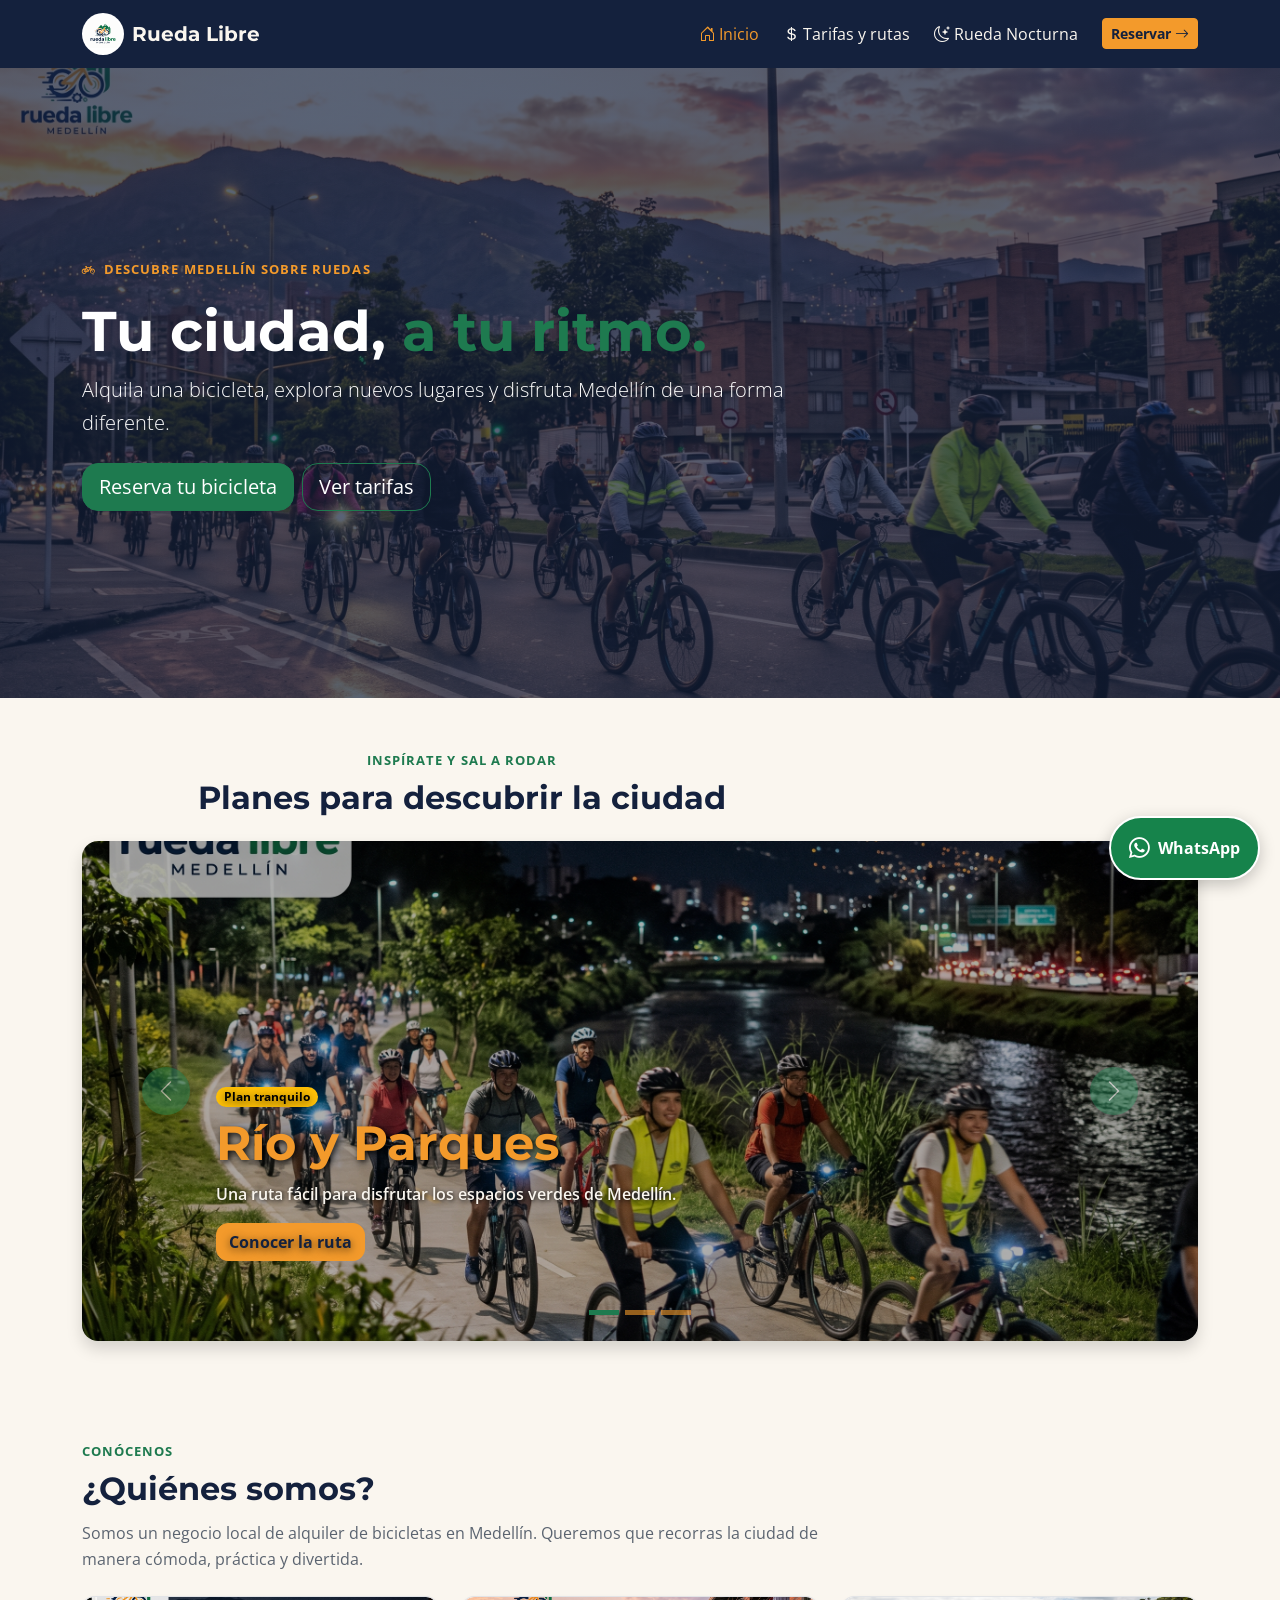
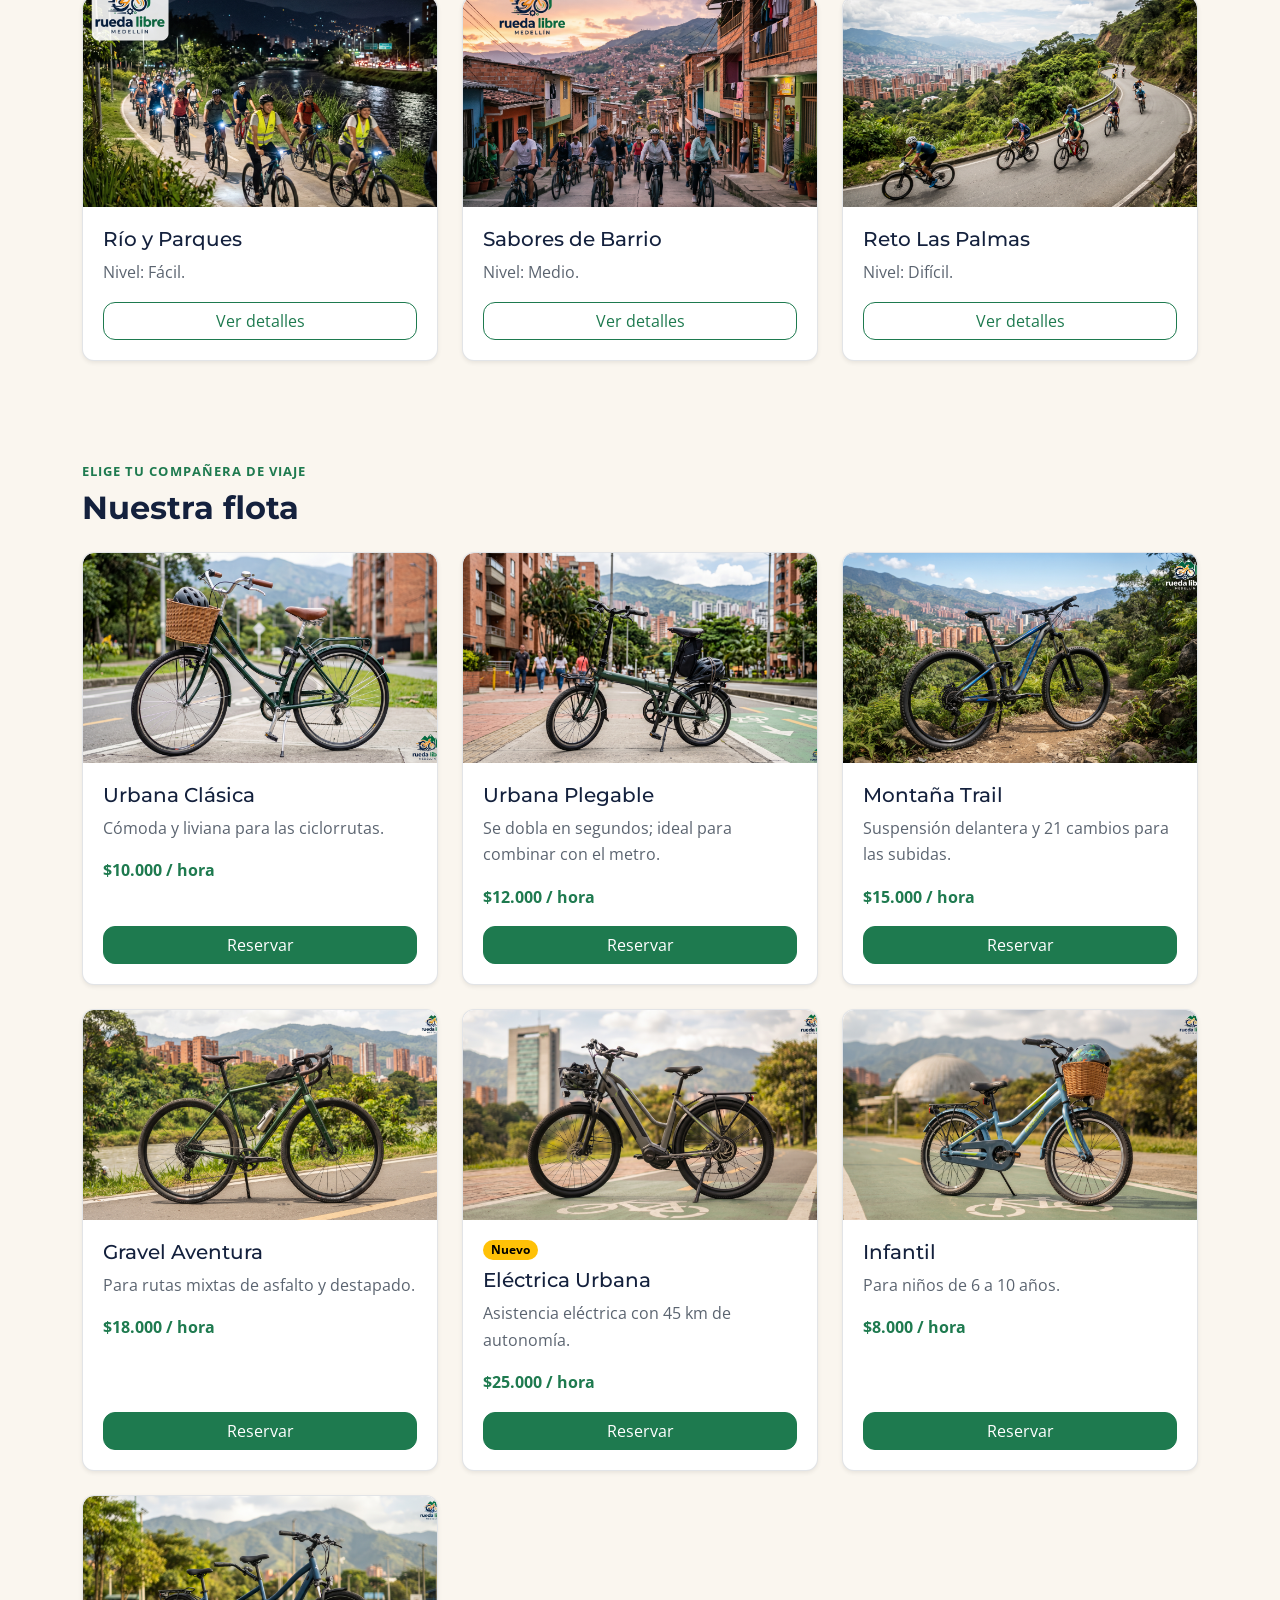
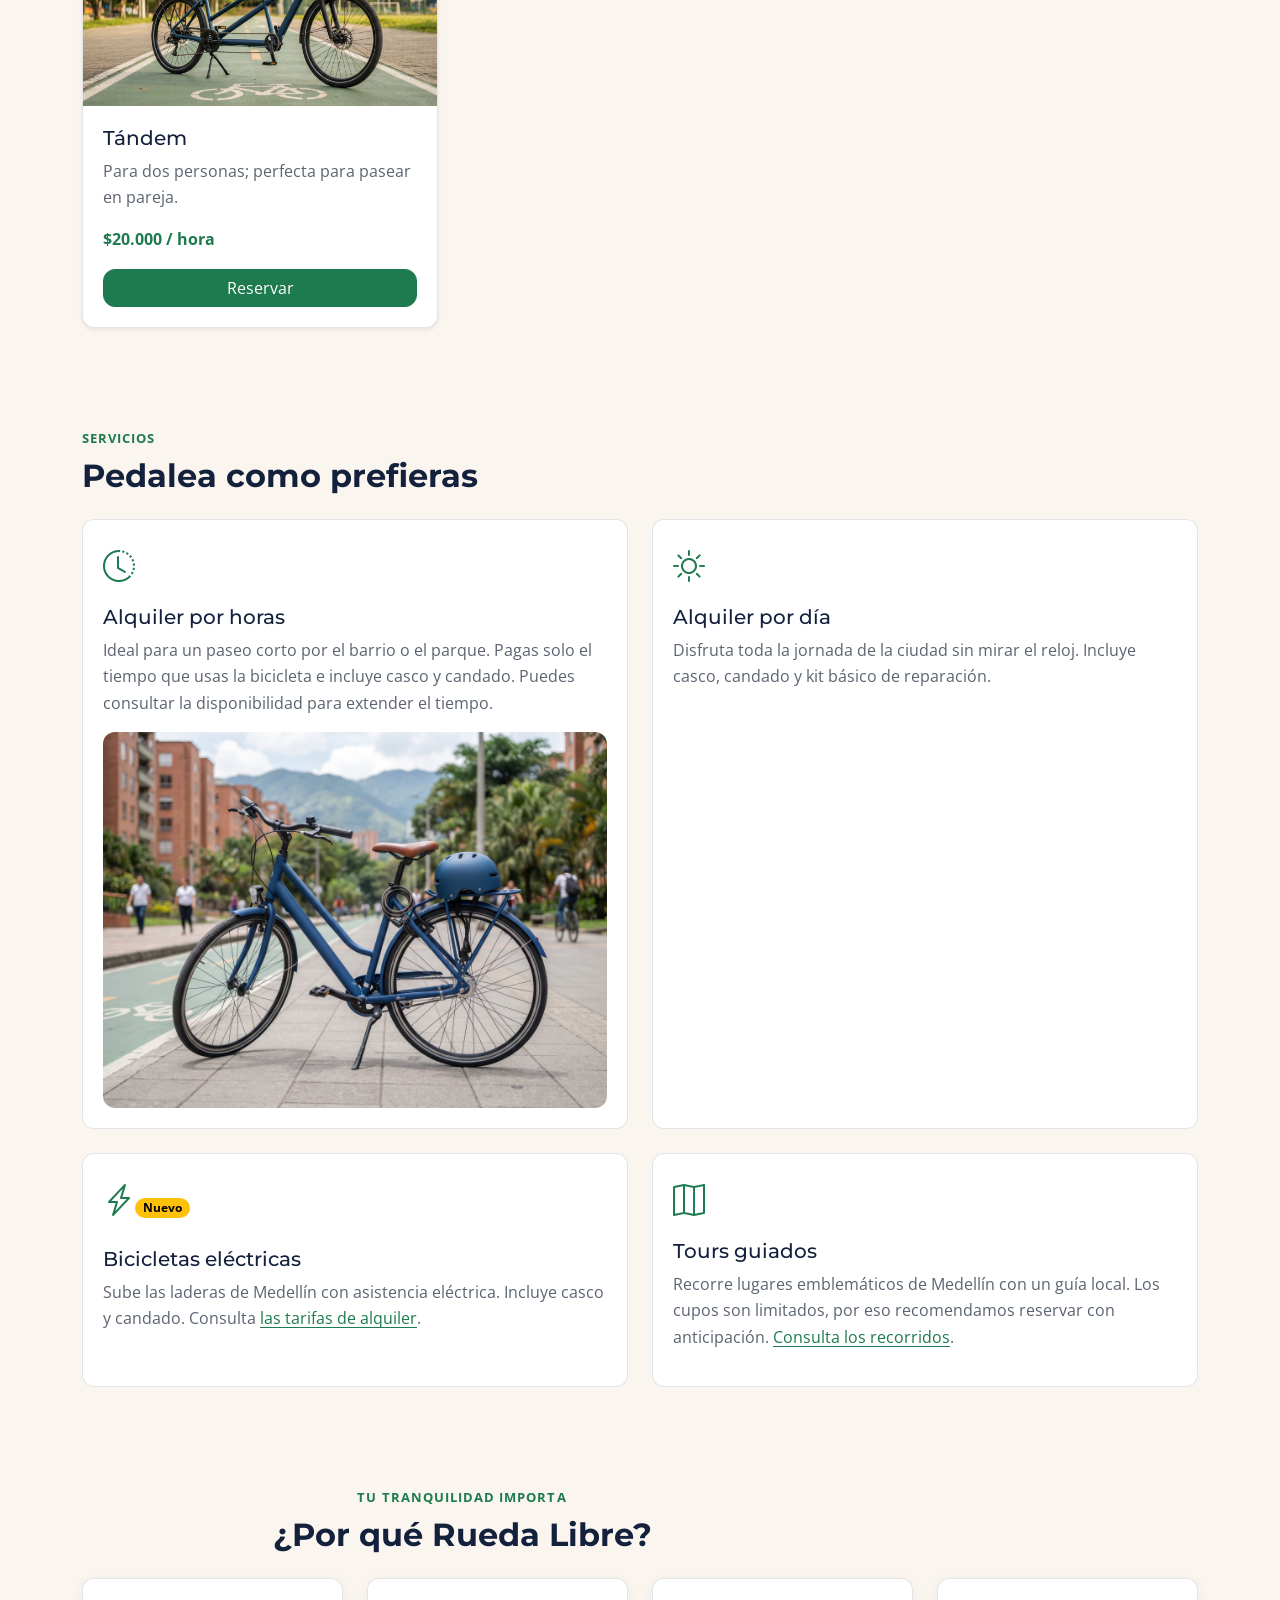
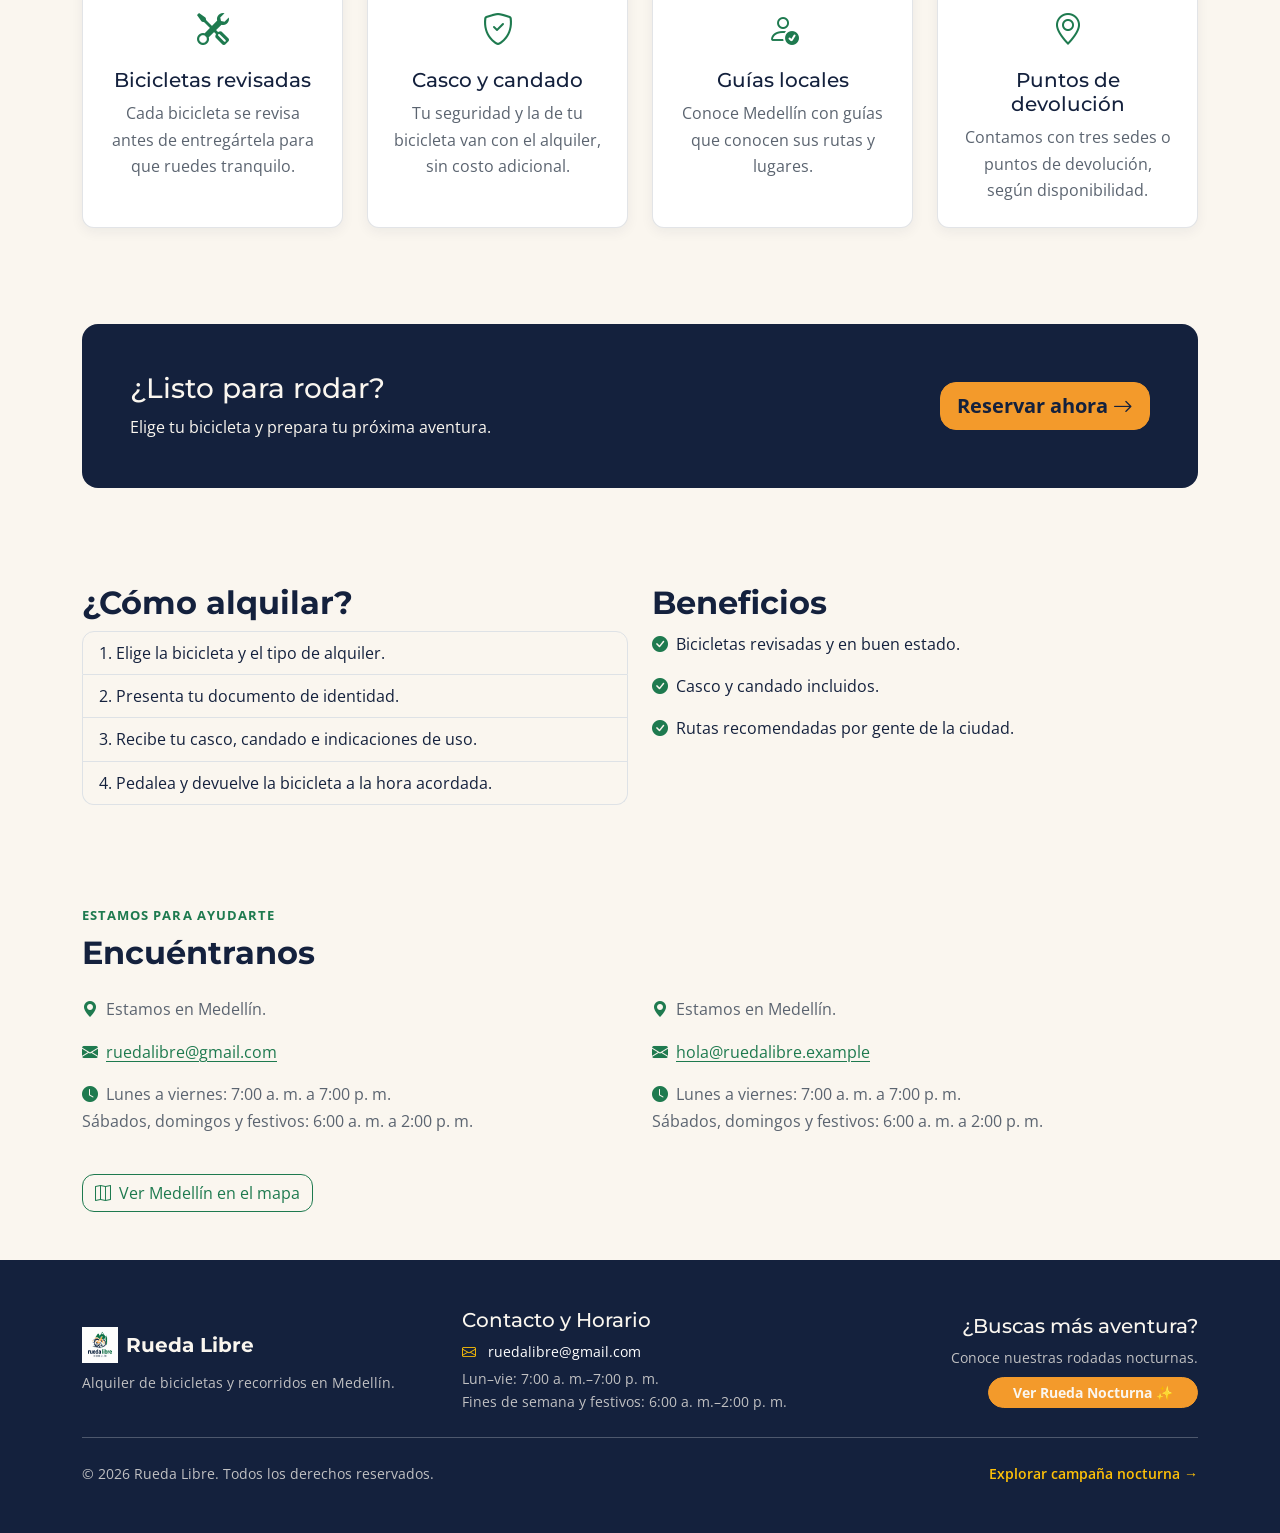
==== commit debe943c: "rueda libre final" ====
--- a/index.html
+++ b/index.html
@@ -16,15 +16,11 @@
 <body>
   <a class="visually-hidden-focusable skip-link" href="#contenido">Saltar al contenido</a>
 
-  <header>
+<header>
     <nav class="navbar navbar-expand-lg navbar-dark bg-noche sticky-top" aria-label="Menú principal">
       <div class="container">
         <a class="navbar-brand d-flex align-items-center gap-2 fw-bold" href="index.html">
-<<<<<<< HEAD
-          <img src="img/logo.jpg" alt="" width="42" height="42" class="brand-logo">
-=======
-          <img src="img/logo.png" alt="" width="42" height="42" class="brand-logo">
->>>>>>> 43f5dbfeddf28b51d95e8c20a1a1dc6c0a993e37
+          <img src="img/logo.jpg" alt="Logo Rueda Libre" width="42" height="42" class="brand-logo">
           <span>Rueda Libre</span>
         </a>
         <button class="navbar-toggler" type="button" data-bs-toggle="collapse" data-bs-target="#menuPrincipal" aria-controls="menuPrincipal" aria-expanded="false" aria-label="Abrir o cerrar el menú">
@@ -32,31 +28,36 @@
         </button>
         <div class="collapse navbar-collapse" id="menuPrincipal">
           <ul class="navbar-nav ms-auto align-items-lg-center gap-lg-2">
-            <li class="nav-item"><a class="nav-link active" href="index.html" aria-current="page"><i class="bi bi-house-door me-1" aria-hidden="true"></i>Inicio</a></li>
-            <li class="nav-item"><a class="nav-link" href="paginas/tarifas.html"><i class="bi bi-currency-dollar me-1" aria-hidden="true"></i>Tarifas y rutas</a></li>
-
-            <li class="nav-item ms-lg-2"><a class="btn btn-naranja btn-sm" href="paginas/reservas.html">Reservar <i class="bi bi-arrow-right" aria-hidden="true"></i></a></li>
+            <li class="nav-item">
+              <a class="nav-link active" href="index.html" aria-current="page"><i class="bi bi-house-door me-1" aria-hidden="true"></i>Inicio</a>
+            </li>
+            <li class="nav-item">
+              <a class="nav-link" href="paginas/tarifas.html"><i class="bi bi-currency-dollar me-1" aria-hidden="true"></i>Tarifas y rutas</a>
+            </li>
+            <li class="nav-item">
+              <a class="nav-link" href="nocturna/index.html"><i class="bi bi-moon-stars me-1" aria-hidden="true"></i>Rueda Nocturna</a>
+            </li>
+            <li class="nav-item ms-lg-2">
+              <a class="btn btn-naranja btn-sm" href="paginas/reservas.html">Reservar <i class="bi bi-arrow-right" aria-hidden="true"></i></a>
+            </li>
           </ul>
         </div>
       </div>
     </nav>
   </header>
 
-  <main id="contenido">
-    <section class="hero-section py-5">
+<main id="contenido">
+    <section class="hero-section hero-bg py-5">
       <div class="container">
         <div class="row align-items-center g-4">
-          <div class="col-lg-6">
-            <span class="eyebrow"><i class="bi bi-bicycle me-2" aria-hidden="true"></i>Descubre Medellín sobre ruedas</span>
-            <h1 class="display-4 fw-bold mt-3">Tu ciudad, <span class="text-verde">a tu ritmo.</span></h1>
-            <p class="lead">Alquila una bicicleta, explora nuevos lugares y disfruta Medellín de una forma diferente.</p>
+          <div class="col-lg-8">
+            <span class="eyebrow text-white"><i class="bi bi-bicycle me-2" aria-hidden="true"></i>Descubre Medellín sobre ruedas</span>
+            <h1 class="display-4 fw-bold mt-3 text-white">Tu ciudad, <span class="text-verde">a tu ritmo.</span></h1>
+            <p class="lead text-white">Alquila una bicicleta, explora nuevos lugares y disfruta Medellín de una forma diferente.</p>
             <div class="d-flex flex-wrap gap-2 mt-4">
               <a href="paginas/reservas.html" class="btn btn-primary btn-lg">Reserva tu bicicleta</a>
-              <a href="paginas/tarifas.html" class="btn btn-outline-primary btn-lg">Ver tarifas</a>
-            </div>
-          </div>
-          <div class="col-lg-6">
-            <img src="img/portada.jpg" alt="Grupo de ciclistas recorriendo una calle de Medellín al atardecer" class="img-fluid rounded-4 shadow hero-image">
+              <a href="paginas/tarifas.html" class="btn btn-outline-primary btn-lg text-white">Ver tarifas</a>
+            </div>
           </div>
         </div>
       </div>
@@ -236,33 +237,54 @@
       <div class="container">
         <div class="section-heading mb-4"><span class="eyebrow">Estamos para ayudarte</span><h2>Encuéntranos</h2></div>
         <div class="row g-4">
-<<<<<<< HEAD
           <div class="col-md-6"><p><i class="bi bi-geo-alt-fill text-verde me-2" aria-hidden="true"></i>Estamos en Medellín.</p><p><i class="bi bi-envelope-fill text-verde me-2" aria-hidden="true"></i><a href="mailto:ruedalibre@gmail.com">ruedalibre@gmail.com</a></p><p><i class="bi bi-clock-fill text-verde me-2" aria-hidden="true"></i>Lunes a viernes: 7:00 a. m. a 7:00 p. m.<br>Sábados, domingos y festivos: 6:00 a. m. a 2:00 p. m.</p></div>
-=======
           <div class="col-md-6"><p><i class="bi bi-geo-alt-fill text-verde me-2" aria-hidden="true"></i>Estamos en Medellín.</p><p><i class="bi bi-envelope-fill text-verde me-2" aria-hidden="true"></i><a href="mailto:hola@ruedalibre.example">hola@ruedalibre.example</a></p><p><i class="bi bi-clock-fill text-verde me-2" aria-hidden="true"></i>Lunes a viernes: 7:00 a. m. a 7:00 p. m.<br>Sábados, domingos y festivos: 6:00 a. m. a 2:00 p. m.</p></div>
->>>>>>> 43f5dbfeddf28b51d95e8c20a1a1dc6c0a993e37
           <div class="col-md-6"><a class="btn btn-outline-primary" href="https://www.google.com/maps/search/?api=1&query=Medell%C3%ADn" target="_blank" rel="noopener noreferrer"><i class="bi bi-map me-2" aria-hidden="true"></i>Ver Medellín en el mapa</a></div>
         </div>
       </div>
     </section>
   </main>
 
-  <footer class="site-footer py-5">
+<footer class="site-footer py-5 bg-noche text-white">
     <div class="container">
-      <div class="row g-4">
-        <div class="col-md-4"><h2 class="h5">Rueda Libre</h2><p class="mb-0">Alquiler de bicicletas en Medellín.</p></div>
-<<<<<<< HEAD
-        <div class="col-md-4"><h2 class="h5">Contacto</h2><p class="mb-0"><i class="bi bi-envelope me-2" aria-hidden="true"></i><a href="mailto:ruedalibre@gmail.com">ruedalibre@gmail.com</a></p></div>
-=======
-        <div class="col-md-4"><h2 class="h5">Contacto</h2><p class="mb-0"><i class="bi bi-envelope me-2" aria-hidden="true"></i><a href="mailto:hola@ruedalibre.example">hola@ruedalibre.example</a></p></div>
->>>>>>> 43f5dbfeddf28b51d95e8c20a1a1dc6c0a993e37
-        <div class="col-md-4"><h2 class="h5">Horario</h2><p class="mb-0">Lun–vie: 7:00 a. m.–7:00 p. m.<br>Fines de semana y festivos: 6:00 a. m.–2:00 p. m.</p></div>
-      </div>
-      <hr class="border-light opacity-25">
-      <p class="mb-0 small">&copy; 2026 Rueda Libre. Todos los derechos reservados.</p>
+      <div class="row g-4 align-items-center">
+        
+        <div class="col-md-4">
+          <div class="d-flex align-items-center gap-2 mb-2">
+            <img src="img/logo.jpg" alt="Logo Rueda Libre" width="36" height="36" class="rounded-full bg-white p-0.5 object-contain">
+            <h2 class="h5 mb-0 font-display fw-bold">Rueda Libre</h2>
+          </div>
+          <p class="mb-0 small text-light opacity-75">Alquiler de bicicletas y recorridos en Medellín.</p>
+        </div>
+
+        <div class="col-md-4">
+          <h2 class="h5">Contacto y Horario</h2>
+          <p class="mb-1 small">
+            <i class="bi bi-envelope me-2 text-warning" aria-hidden="true"></i>
+            <a href="mailto:ruedalibre@gmail.com" class="text-white text-decoration-none">ruedalibre@gmail.com</a>
+          </p>
+          <p class="mb-0 small text-light opacity-75">
+            Lun–vie: 7:00 a. m.–7:00 p. m.<br>
+            Fines de semana y festivos: 6:00 a. m.–2:00 p. m.
+          </p>
+        </div>
+
+        <div class="col-md-4 text-md-end">
+          <h2 class="h5">¿Buscas más aventura?</h2>
+          <p class="mb-2 small text-light opacity-75">Conoce nuestras rodadas nocturnas.</p>
+          <a href="nocturna/index.html" class="btn btn-sm btn-naranja rounded-pill px-4 fw-bold">Ver Rueda Nocturna ✨</a>
+        </div>
+
+      </div>
+
+      <hr class="border-light opacity-25 my-4">
+      
+      <div class="d-flex flex-column flex-md-row justify-content-between align-items-center gap-2">
+        <p class="mb-0 small text-light opacity-75">&copy; 2026 Rueda Libre. Todos los derechos reservados.</p>
+        <a href="nocturna/index.html" class="text-warning small text-decoration-none fw-semibold">Explorar campaña nocturna →</a>
+      </div>
     </div>
   </footer>
-
   <a class="whatsapp-button" href="https://wa.me/573000000000" target="_blank" rel="noopener noreferrer" aria-label="Contactar a Rueda Libre por WhatsApp">
     <i class="bi bi-whatsapp" aria-hidden="true"></i><span>WhatsApp</span>
   </a>
--- a/styles.css
+++ b/styles.css
@@ -539,4 +539,50 @@
     color: #5B6470;
     font-size: 14px;
     margin-top: 15px;
+}
+
+.carousel-caption h3 {
+  color: var(--pedal-naranja); 
+  text-shadow: 2px 2px 6px rgba(0, 0, 0, 0.9); 
+}
+
+.carousel-caption p {
+  color: var(--crema); 
+  text-shadow: 1px 1px 4px rgba(0, 0, 0, 0.9);
+  font-weight: 600;
+}
+
+
+.carousel-control-prev-icon,
+.carousel-control-next-icon {
+  background-color: var(--ruta-verde); 
+  border-radius: 50%;
+  padding: 1.5rem; 
+  background-size: 1.5rem; 
+  box-shadow: 0 4px 8px rgba(0, 0, 0, 0.5); 
+}
+
+
+.carousel-indicators [data-bs-target] {
+  background-color: var(--pedal-naranja); 
+  height: 5px; 
+  opacity: 0.6;
+}
+
+.carousel-indicators .active {
+  background-color: var(--ruta-verde); 
+  opacity: 1;
+}
+.hero-bg {
+  background: linear-gradient(rgba(20, 33, 61, 0.7), rgba(20, 33, 61, 0.7)), url('img/portada.jpg');
+  background-size: cover;
+  background-position: center;
+  background-repeat: no-repeat;
+  min-height: 70vh; 
+  display: flex;
+  align-items: center;
+}
+
+.hero-bg .eyebrow {
+  color: var(--pedal-naranja) !important;
 }
